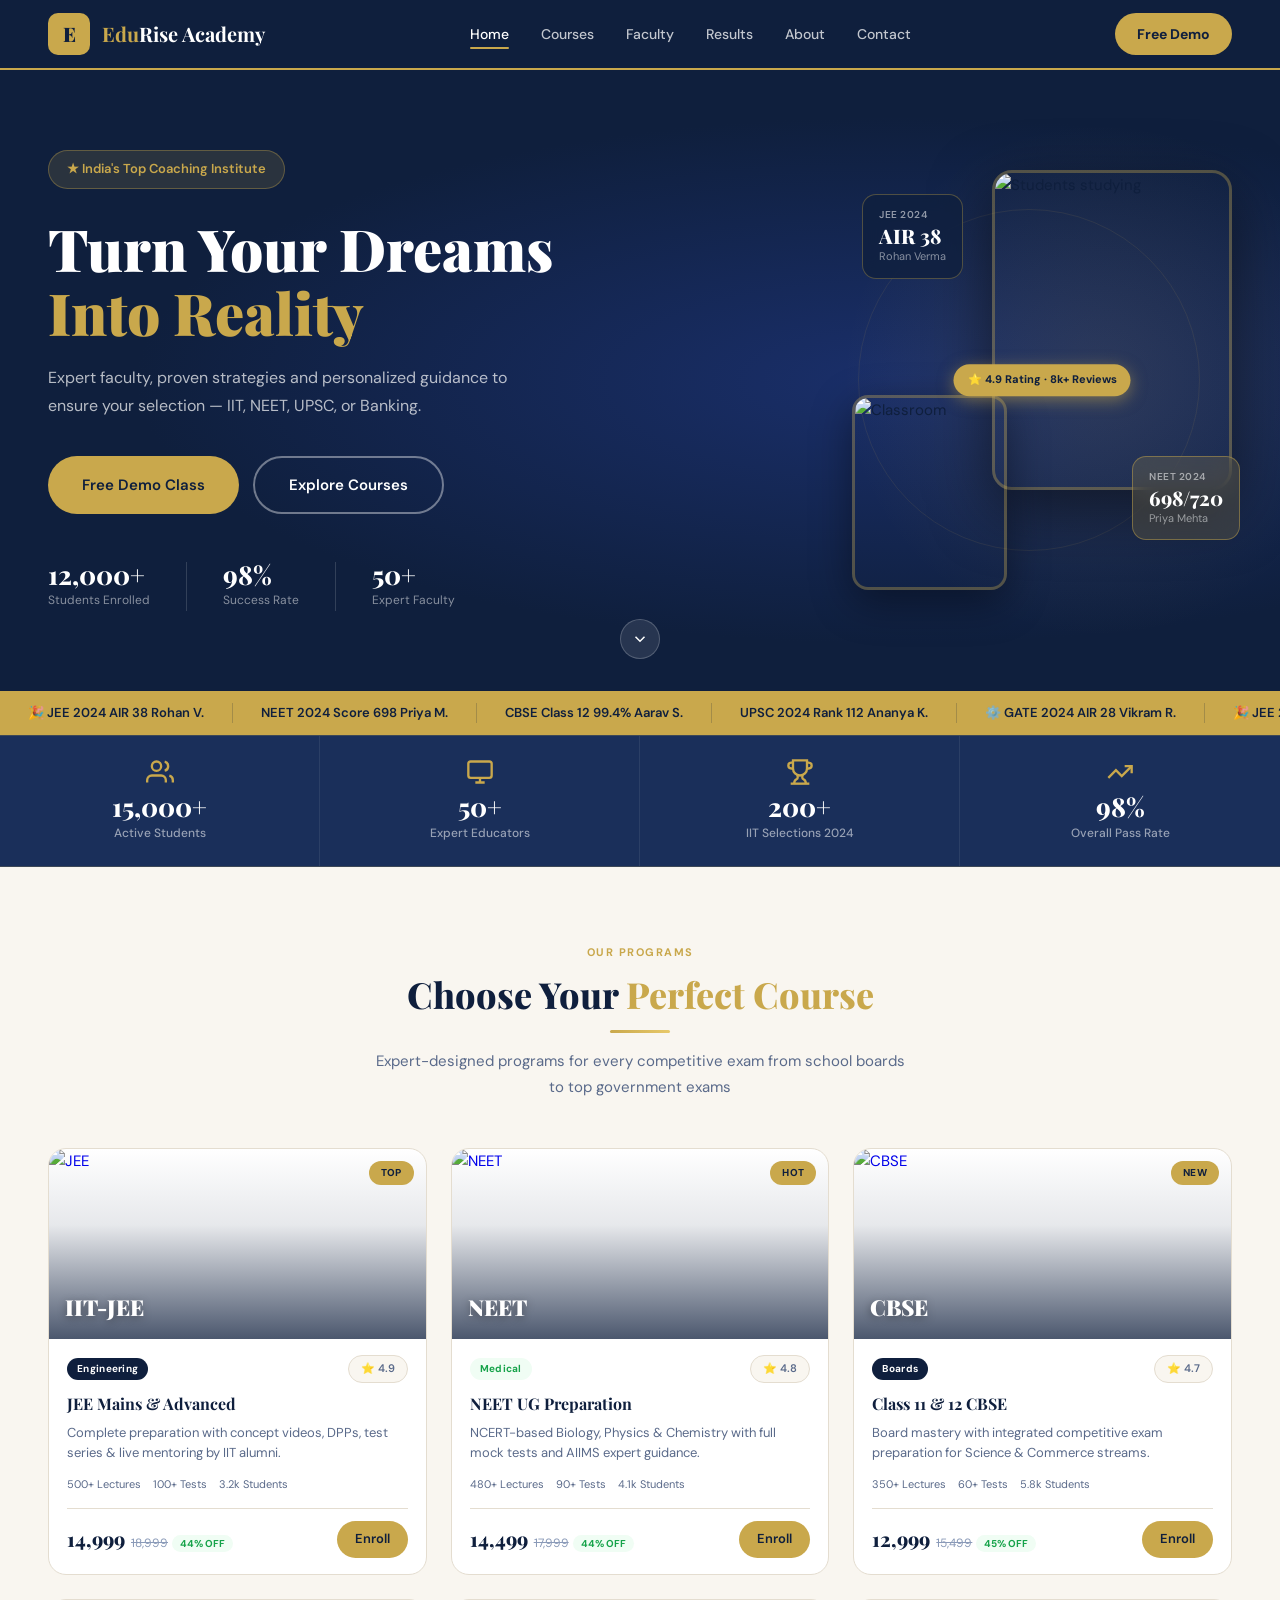
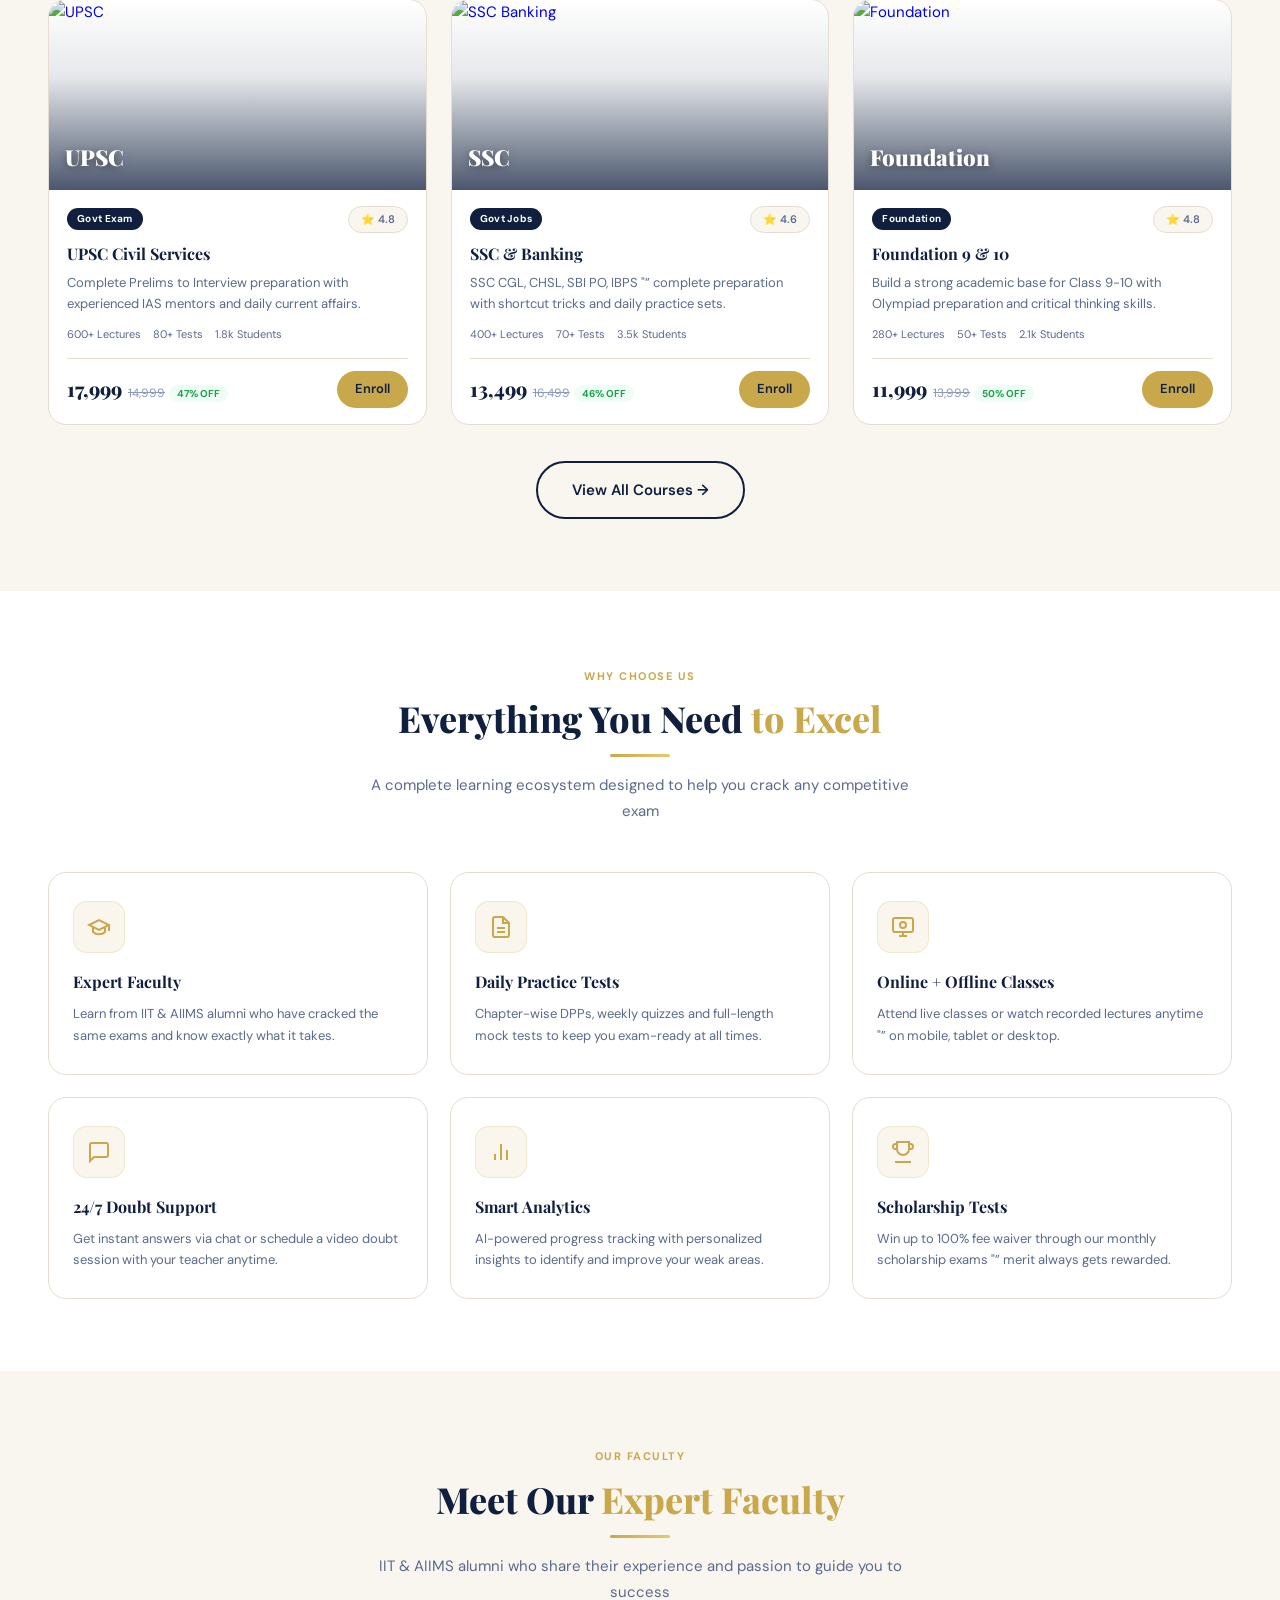
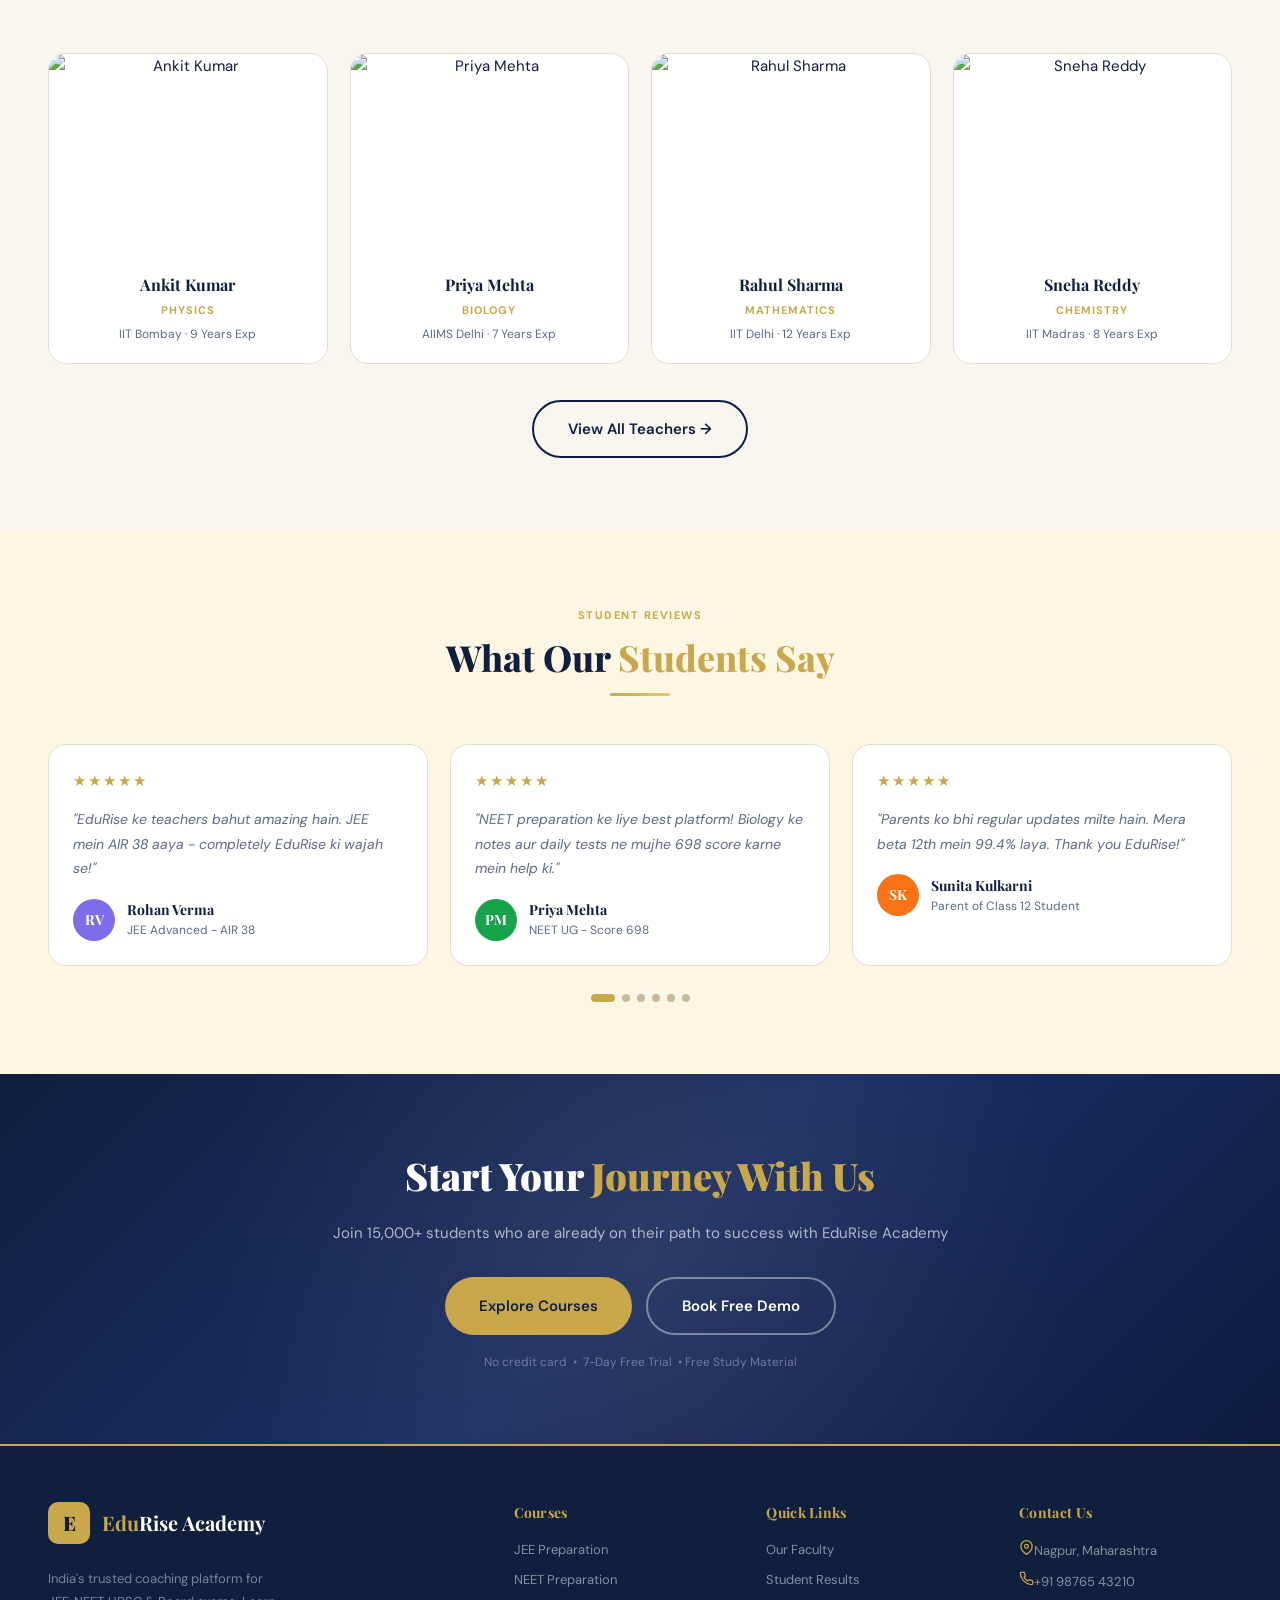
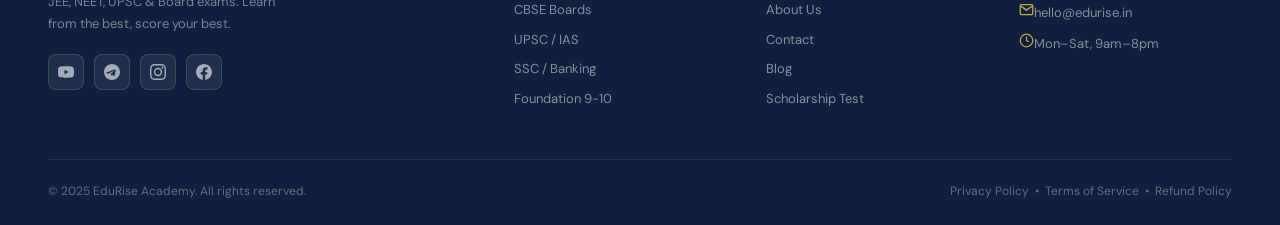
==== index.html @ 50c39d99 "Fix float card labels and remove unnecessary characters; update program description for clarity" ====
﻿<!DOCTYPE html>
<html lang="en">
<head>
<meta charset="UTF-8">
<meta name="viewport" content="width=device-width, initial-scale=1.0">
<title>EduRise Academy — Home</title>
<link rel="stylesheet" href="style.css">
<style>
/* HERO */
.hero{background:radial-gradient(ellipse at 70% 50%,#1a2f6a 0%,var(--navy) 60%);display:flex;align-items:center;justify-content:space-between;padding:80px 48px;position:relative;overflow:hidden;gap:48px}
.hero::before{content:'';position:absolute;right:-80px;top:50%;transform:translateY(-50%);width:520px;height:520px;border-radius:50%;background:radial-gradient(circle,rgba(201,168,76,.12) 0%,transparent 70%)}
.hero::after{content:'';position:absolute;right:80px;top:50%;transform:translateY(-50%);width:340px;height:340px;border-radius:50%;border:1px solid rgba(201,168,76,.1)}
.hero-content{flex:1;position:relative;z-index:2}
.hero-right{flex:0 0 380px;position:relative;z-index:2;height:420px}
.hero-badge{display:inline-flex;align-items:center;gap:8px;background:rgba(201,168,76,.15);border:1px solid rgba(201,168,76,.35);color:var(--gold);padding:8px 18px;border-radius:var(--radius-pill);font-size:13px;font-weight:600;margin-bottom:28px}
.hero h1{font-family:'Playfair Display',serif;font-size:58px;font-weight:900;color:#fff;line-height:1.1;margin-bottom:20px}
.hero h1 span{color:var(--gold)}
.hero p{color:rgba(255,255,255,.7);font-size:16px;line-height:1.75;margin-bottom:36px;max-width:500px}
.hero-actions{display:flex;gap:14px;flex-wrap:wrap;margin-bottom:48px}
.hero-stats{display:flex;gap:36px;flex-wrap:wrap}
.h-stat-num{font-family:'Playfair Display',serif;font-size:26px;font-weight:800;color:#fff;line-height:1}
.h-stat-label{font-size:12px;color:rgba(255,255,255,.5);margin-top:3px}
.h-stat-divider{width:1px;background:rgba(255,255,255,.15);align-self:stretch}
/* hero right visual */
.hero-img-main{width:240px;height:320px;border-radius:20px;object-fit:cover;object-position:center top;position:absolute;right:0;top:0;border:3px solid rgba(201,168,76,.35);box-shadow:0 20px 60px rgba(0,0,0,.5)}
.hero-img-secondary{width:155px;height:195px;border-radius:16px;object-fit:cover;object-position:center top;position:absolute;left:0;bottom:0;border:3px solid rgba(201,168,76,.35);box-shadow:0 12px 40px rgba(0,0,0,.4)}
.hero-float-card{position:absolute;left:10px;top:24px;background:rgba(15,31,61,.75);backdrop-filter:blur(12px);border:1px solid rgba(201,168,76,.35);border-radius:14px;padding:12px 16px}
.hero-float-card2{position:absolute;right:-8px;bottom:50px;background:rgba(201,168,76,.18);backdrop-filter:blur(12px);border:1px solid rgba(201,168,76,.45);border-radius:14px;padding:12px 16px}
.hfc-label{font-size:10px;color:rgba(255,255,255,.55);font-weight:600;letter-spacing:.5px;text-transform:uppercase;margin-bottom:3px}
.hfc-value{font-family:'Playfair Display',serif;font-size:20px;font-weight:800;color:#fff;line-height:1}
.hfc-sub{font-size:11px;color:rgba(255,255,255,.5);margin-top:2px}
.hero-center-badge{position:absolute;top:50%;left:50%;transform:translate(-50%,-50%);background:var(--gold);color:var(--navy);font-size:11px;font-weight:800;padding:7px 14px;border-radius:var(--radius-pill);white-space:nowrap;box-shadow:0 4px 16px rgba(201,168,76,.5)}
.scroll-btn{position:absolute;bottom:32px;left:50%;transform:translateX(-50%);width:40px;height:40px;border-radius:50%;background:rgba(255,255,255,.1);border:1px solid rgba(255,255,255,.2);display:flex;align-items:center;justify-content:center;color:#fff;cursor:pointer;animation:bounce 2s infinite}
@keyframes bounce{0%,100%{transform:translateX(-50%) translateY(0)}50%{transform:translateX(-50%) translateY(6px)}}

/* COURSES */
.courses-grid{display:grid;grid-template-columns:repeat(3,1fr);gap:24px}
.courses-grid > a{display:contents}
.course-card{background:var(--white);border:1px solid var(--border);border-radius:var(--radius-lg);overflow:hidden;cursor:pointer;transition:all .28s}
.course-card:hover{box-shadow:var(--shadow-lg);transform:translateY(-5px);border-color:var(--gold)}
.course-thumb{height:190px;position:relative;overflow:hidden}
.course-thumb img{width:100%;height:100%;object-fit:cover;display:block;transition:transform .4s}
.course-card:hover .course-thumb img{transform:scale(1.06)}
.course-thumb-overlay{position:absolute;inset:0;background:linear-gradient(to top,rgba(15,31,61,.75) 0%,rgba(15,31,61,.1) 60%,transparent 100%);display:flex;align-items:flex-end;padding:14px 16px}
.course-thumb-title{font-family:'Playfair Display',serif;font-size:22px;font-weight:900;color:#fff;text-shadow:0 2px 8px rgba(0,0,0,.4)}
.course-thumb-badge{position:absolute;top:12px;right:12px;background:var(--gold);color:var(--navy);font-size:10px;font-weight:800;padding:4px 12px;border-radius:var(--radius-pill);letter-spacing:.3px}
.course-body{padding:16px 18px}
.course-meta{display:flex;align-items:center;justify-content:space-between;margin-bottom:8px}
.course-body h3{font-family:'Playfair Display',serif;font-size:16px;font-weight:700;color:var(--navy);margin-bottom:6px}
.course-body p{font-size:13px;color:var(--text-muted);line-height:1.6;margin-bottom:12px}
.course-info{display:flex;gap:12px;margin-bottom:14px;font-size:11px;color:var(--text-muted)}
.course-footer{display:flex;align-items:center;justify-content:space-between;border-top:1px solid var(--border);padding-top:12px}
.price-new{font-family:'Playfair Display',serif;font-size:20px;font-weight:800;color:var(--navy)}
.price-old{font-size:12px;color:var(--text-light);text-decoration:line-through;margin-left:6px}
.price-off{font-size:10px;font-weight:700;color:#16a34a;background:#f0fdf4;padding:2px 8px;border-radius:10px;margin-left:4px}

/* WHY US */
.why-grid{display:grid;grid-template-columns:repeat(3,1fr);gap:22px}
.why-card{background:var(--white);border:1px solid var(--border);border-radius:var(--radius-lg);padding:28px 24px;transition:all .25s;position:relative;overflow:hidden}
.why-card::before{content:'';position:absolute;top:0;left:0;right:0;height:3px;background:linear-gradient(90deg,var(--gold),var(--gold-light));transform:scaleX(0);transition:transform .3s;transform-origin:left}
.why-card:hover{box-shadow:var(--shadow-lg);transform:translateY(-4px)}
.why-card:hover::before{transform:scaleX(1)}
.why-icon{width:52px;height:52px;border-radius:14px;background:rgba(201,168,76,.1);border:1px solid rgba(201,168,76,.2);display:flex;align-items:center;justify-content:center;margin-bottom:16px}
.why-card h4{font-family:'Playfair Display',serif;font-size:16px;font-weight:700;color:var(--navy);margin-bottom:8px}
.why-card p{font-size:13px;color:var(--text-muted);line-height:1.65}

/* FACULTY */
.faculty-grid{display:grid;grid-template-columns:repeat(4,1fr);gap:22px}
.faculty-card{background:var(--white);border:1px solid var(--border);border-radius:var(--radius-lg);overflow:hidden;text-align:center;transition:all .25s;cursor:pointer}
.faculty-card:hover{box-shadow:var(--shadow-lg);transform:translateY(-4px);border-color:var(--gold)}
.faculty-photo{height:200px;overflow:hidden;position:relative}
.faculty-photo img{width:100%;height:100%;object-fit:cover;object-position:center top;display:block;transition:transform .4s}
.faculty-card:hover .faculty-photo img{transform:scale(1.05)}
.faculty-body{padding:18px 16px}
.faculty-name{font-family:'Playfair Display',serif;font-size:16px;font-weight:700;color:var(--navy);margin-bottom:4px}
.faculty-subject{font-size:11px;font-weight:700;color:var(--gold);letter-spacing:1px;text-transform:uppercase;margin-bottom:6px}
.faculty-info{font-size:12px;color:var(--text-muted)}

/* TESTIMONIALS */
.testi-slider-wrap{position:relative}
.testi-track{display:grid;grid-template-columns:repeat(3,1fr);gap:22px}
.testi-card{background:var(--white);border:1px solid var(--border);border-radius:var(--radius-lg);padding:24px;transition:all .2s}
.testi-card:hover{box-shadow:var(--shadow);border-color:var(--gold)}
.testi-stars{color:var(--gold);font-size:15px;margin-bottom:14px;letter-spacing:2px}
.testi-text{font-size:14px;color:var(--text-muted);line-height:1.75;margin-bottom:18px;font-style:italic}
.testi-author{display:flex;align-items:center;gap:12px}
.testi-av{width:42px;height:42px;border-radius:50%;display:flex;align-items:center;justify-content:center;font-size:14px;font-weight:700;color:#fff;flex-shrink:0;font-family:'Playfair Display',serif}
.testi-name{font-family:'Playfair Display',serif;font-size:14px;font-weight:700;color:var(--navy)}
.testi-course{font-size:12px;color:var(--text-muted)}
.testi-dots{display:flex;justify-content:center;gap:7px;margin-top:28px}
.testi-dot{width:8px;height:8px;border-radius:50%;background:var(--border-dark);border:none;cursor:pointer;transition:all .3s;padding:0}
.testi-dot.active{background:var(--gold);width:24px;border-radius:4px}

/* CONTACT */
.contact-grid{display:grid;grid-template-columns:1fr 1fr;gap:48px;align-items:start}
.contact-info-item{display:flex;align-items:flex-start;gap:14px;margin-bottom:24px}
.contact-icon-wrap{width:44px;height:44px;border-radius:12px;background:rgba(201,168,76,.1);border:1px solid rgba(201,168,76,.2);display:flex;align-items:center;justify-content:center;flex-shrink:0}
.contact-icon-wrap svg{width:20px;height:20px;color:var(--gold)}
.contact-info-item h4{font-family:'Playfair Display',serif;font-size:14px;font-weight:700;color:var(--navy);margin-bottom:3px}
.contact-info-item p{font-size:13px;color:var(--text-muted)}

/* CTA SECTION */
.cta-section{background:linear-gradient(135deg,var(--navy) 0%,#1a2f6a 50%,#0d1b3e 100%);padding:72px 48px;text-align:center;position:relative;overflow:hidden}
.cta-section::before{content:'';position:absolute;inset:0;background:radial-gradient(circle at 50% 50%,rgba(201,168,76,.1) 0%,transparent 65%)}
.cta-section h2{font-family:'Playfair Display',serif;font-size:38px;font-weight:900;color:#fff;margin-bottom:14px;position:relative}
.cta-section h2 span{color:var(--gold)}
.cta-section p{color:rgba(255,255,255,.65);font-size:15px;margin-bottom:32px;position:relative}
.cta-actions{display:flex;gap:14px;justify-content:center;flex-wrap:wrap;position:relative}
.cta-note{margin-top:18px;font-size:12px;color:rgba(255,255,255,.35);position:relative}

/* MARQUEE */
.marquee-wrap{background:var(--gold);padding:12px 0;overflow:hidden}
.marquee{display:flex;animation:marquee 22s linear infinite;white-space:nowrap}
.marquee-item{padding:0 28px;color:var(--navy);font-size:13px;font-weight:600;border-right:1px solid rgba(15,31,61,.2)}
@keyframes marquee{0%{transform:translateX(0)}100%{transform:translateX(-50%)}}

@media(max-width:900px){
  .hero-right{display:none}
  .courses-grid{grid-template-columns:repeat(2,1fr)}
  .faculty-grid{grid-template-columns:repeat(2,1fr)}
  .why-grid{grid-template-columns:repeat(2,1fr)}
  .stats-bar{grid-template-columns:repeat(2,1fr)}
  .testi-track{grid-template-columns:repeat(2,1fr)}
}
@media(max-width:768px){
  .hero{padding:44px 20px;flex-direction:column;gap:0}
  .hero-content{width:100%;text-align:center}
  .hero h1{font-size:34px;margin-bottom:16px}
  .hero p{font-size:14px;margin-bottom:24px;max-width:100%}
  .hero-badge{font-size:12px}
  .hero-actions{justify-content:center;gap:10px;margin-bottom:28px}
  .hero-actions .btn-lg{padding:12px 22px;font-size:14px}
  .hero-stats{justify-content:center;gap:20px}
  .h-stat-num{font-size:22px}
  .scroll-btn{display:none}
  .courses-grid{grid-template-columns:1fr}
  .faculty-grid{grid-template-columns:repeat(2,1fr)}
  .why-grid{grid-template-columns:1fr}
  .testi-track{grid-template-columns:1fr}
  .stats-bar{grid-template-columns:repeat(2,1fr);padding:14px 20px}
  .section{padding:44px 20px}
  .cta-section{padding:48px 20px}
  .cta-section h2{font-size:26px}
  .footer-grid{grid-template-columns:1fr;gap:24px}
  .footer-bottom{flex-direction:column;gap:8px;text-align:center}
}
@media(max-width:480px){
  .hero h1{font-size:28px}
  .hero-badge{font-size:11px;padding:6px 14px}
  .hero-stats{gap:14px}
  .h-stat-divider{display:none}
  .faculty-grid{grid-template-columns:1fr}
  .stats-bar{grid-template-columns:repeat(2,1fr)}
}

</style>
</head>
<body>

<!-- NAVBAR -->
<nav>
  <a href="index.html" class="logo">
    <div class="logo-icon">E</div>
    <div class="logo-text"><span>Edu</span>Rise Academy</div>
  </a>
  <div class="nav-links">
    <a href="index.html" class="active">Home</a>
    <a href="courses.html">Courses</a>
    <a href="teachers.html">Faculty</a>
    <a href="results.html">Results</a>
    <a href="about.html">About</a>
    <a href="contact.html">Contact</a>
  </div>
  <div class="nav-btns">
    <a href="contact.html" class="btn-demo">Free Demo</a>
  </div>
  <button class="hamburger" id="hamburger" onclick="toggleMenu()">
    <span></span><span></span><span></span>
  </button>
</nav>
<div class="mobile-nav" id="mobileNav">
  <a href="index.html" class="active">Home</a>
  <a href="courses.html">Courses</a>
  <a href="teachers.html">Faculty</a>
  <a href="results.html">Results</a>
  <a href="about.html">About</a>
  <a href="contact.html">Contact</a>
  <div class="mobile-nav-btns" style="margin-top:16px">
    <a href="contact.html" class="btn btn-gold" style="justify-content:center;width:100%">Free Demo Class</a>
  </div>
</div>

<!-- HERO -->
<section class="hero">
  <div class="hero-content">
    <div class="hero-badge">★ India's Top Coaching Institute</div>
    <h1>Turn Your Dreams<br><span>Into Reality</span></h1>
    <p>Expert faculty, proven strategies and personalized guidance to ensure your selection — IIT, NEET, UPSC, or Banking.</p>
    <div class="hero-actions">
      <a href="contact.html" class="btn btn-gold btn-lg">Free Demo Class</a>
      <a href="courses.html" class="btn btn-outline-white btn-lg">Explore Courses</a>
    </div>
    <div class="hero-stats">
      <div><div class="h-stat-num">12,000+</div><div class="h-stat-label">Students Enrolled</div></div>
      <div class="h-stat-divider"></div>
      <div><div class="h-stat-num">98%</div><div class="h-stat-label">Success Rate</div></div>
      <div class="h-stat-divider"></div>
      <div><div class="h-stat-num">50+</div><div class="h-stat-label">Expert Faculty</div></div>
    </div>
  </div>

  <!-- RIGHT VISUAL -->
  <div class="hero-right">
    <img class="hero-img-main" src="https://images.unsplash.com/photo-1523240795612-9a054b0db644?w=500&q=80" alt="Students studying">
    <img class="hero-img-secondary" src="https://images.unsplash.com/photo-1580582932707-520aed937b7b?w=400&q=80" alt="Classroom">
    <!-- Float card 1 -->
    <div class="hero-float-card">
      <div class="hfc-label"> JEE 2024</div>
      <div class="hfc-value">AIR 38</div>
      <div class="hfc-sub">Rohan Verma</div>
    </div>
    <!-- Float card 2 -->
    <div class="hero-float-card2">
      <div class="hfc-label">NEET 2024</div>
      <div class="hfc-value">698/720</div>
      <div class="hfc-sub">Priya Mehta</div>
    </div>
    <!-- Center badge -->
    <div class="hero-center-badge">⭐ 4.9 Rating · 8k+ Reviews</div>
  </div>

  <div class="scroll-btn" onclick="document.querySelector('.marquee-wrap').scrollIntoView({behavior:'smooth'})">
    <svg width="18" height="18" viewBox="0 0 24 24" fill="none" stroke="currentColor" stroke-width="2"><polyline points="6 9 12 15 18 9"/></svg>
  </div>
</section>

<!-- MARQUEE -->
<div class="marquee-wrap">
  <div class="marquee">
    <div class="marquee-item">🎉 JEE 2024  AIR 38 Rohan V.</div>
    <div class="marquee-item">NEET 2024 Score 698 Priya M.</div>
    <div class="marquee-item">CBSE Class 12 99.4% Aarav S.</div>
    <div class="marquee-item">UPSC 2024 Rank 112 Ananya K.</div>
    <div class="marquee-item">⚙️ GATE 2024 AIR 28 Vikram R.</div>
    <div class="marquee-item">🎉 JEE 2024 AIR 38 Rohan V.</div>
    <div class="marquee-item">NEET 2024 Score 698 Priya M.</div>
    <div class="marquee-item"> CBSE Class 12 99.4% Aarav S.</div>
    <div class="marquee-item">UPSC 2024 Rank 112 Ananya K.</div>
    <div class="marquee-item">⚙️ GATE 2024 AIR 28 Vikram R.</div>
  </div>
</div>

<!-- STATS -->
<div class="stats-bar">
  <div class="stat-item">
    <svg class="stat-icon" viewBox="0 0 24 24" fill="none" stroke="currentColor" stroke-width="2"><path d="M17 21v-2a4 4 0 0 0-4-4H5a4 4 0 0 0-4 4v2"/><circle cx="9" cy="7" r="4"/><path d="M23 21v-2a4 4 0 0 0-3-3.87"/><path d="M16 3.13a4 4 0 0 1 0 7.75"/></svg>
    <div class="stat-num">15,000+</div><div class="stat-label">Active Students</div>
  </div>
  <div class="stat-item">
    <svg class="stat-icon" viewBox="0 0 24 24" fill="none" stroke="currentColor" stroke-width="2"><rect x="2" y="3" width="20" height="14" rx="2"/><path d="M8 21h8M12 17v4"/></svg>
    <div class="stat-num">50+</div><div class="stat-label">Expert Educators</div>
  </div>
  <div class="stat-item">
    <svg class="stat-icon" viewBox="0 0 24 24" fill="none" stroke="currentColor" stroke-width="2"><path d="M6 9H4.5a2.5 2.5 0 0 1 0-5H6"/><path d="M18 9h1.5a2.5 2.5 0 0 0 0-5H18"/><path d="M18 2H6v7a6 6 0 0 0 12 0V2Z"/><path d="M4 22h16"/><path d="M10 14.66V17c0 .55-.47.98-.97 1.21C7.85 18.75 7 20.24 7 22"/><path d="M14 14.66V17c0 .55.47.98.97 1.21C16.15 18.75 17 20.24 17 22"/></svg>
    <div class="stat-num">200+</div><div class="stat-label">IIT Selections 2024</div>
  </div>
  <div class="stat-item">
    <svg class="stat-icon" viewBox="0 0 24 24" fill="none" stroke="currentColor" stroke-width="2"><polyline points="22 7 13.5 15.5 8.5 10.5 2 17"/><polyline points="16 7 22 7 22 13"/></svg>
    <div class="stat-num">98%</div><div class="stat-label">Overall Pass Rate</div>
  </div>
</div>

<!-- COURSES -->
<section class="section section-off">
  <div class="section-header">
    <div class="section-label">Our Programs</div>
    <h2>Choose Your <span>Perfect Course</span></h2>
    <div class="gold-divider"></div>
    <p style="margin-top:16px">Expert-designed programs for every competitive exam from school boards to top government exams</p>
  </div>
  <div class="courses-grid">
    <a href="courses.html" style="text-decoration:none">
    <div class="course-card">
      <div class="course-thumb">
        <img src="https://images.unsplash.com/photo-1635070041078-e363dbe005cb?w=600&q=80" alt="JEE">
        <div class="course-thumb-overlay"><span class="course-thumb-title">IIT-JEE</span></div><div class="course-thumb-badge">TOP</div>
      </div>
      <div class="course-body">
        <div class="course-meta"><span class="badge badge-navy">Engineering</span><span class="tag">⭐ 4.9</span></div>
        <h3>JEE Mains & Advanced</h3>
        <p>Complete preparation with concept videos, DPPs, test series & live mentoring by IIT alumni.</p>
        <div class="course-info"><span>500+ Lectures</span><span>100+ Tests</span><span>3.2k Students</span></div>
        <div class="course-footer">
          <div><span class="price-new">14,999</span><span class="price-old">18,999</span><span class="price-off">44% OFF</span></div>
          <a href="courses.html" class="btn btn-gold btn-sm">Enroll</a>
        </div>
      </div>
    </div></a>

    <a href="courses.html" style="text-decoration:none">
    <div class="course-card">
      <div class="course-thumb">
        <img src="https://images.unsplash.com/photo-1576091160550-2173dba999ef?w=600&q=80" alt="NEET">
        <div class="course-thumb-overlay"><span class="course-thumb-title">NEET</span></div><div class="course-thumb-badge">HOT</div>
      </div>
      <div class="course-body">
        <div class="course-meta"><span class="badge badge-green">Medical</span><span class="tag">⭐ 4.8</span></div>
        <h3>NEET UG Preparation</h3>
        <p>NCERT-based Biology, Physics & Chemistry with full mock tests and AIIMS expert guidance.</p>
        <div class="course-info"><span>480+ Lectures</span><span>90+ Tests</span><span>4.1k Students</span></div>
        <div class="course-footer">
          <div><span class="price-new">14,499</span><span class="price-old">17,999</span><span class="price-off">44% OFF</span></div>
          <a href="courses.html" class="btn btn-gold btn-sm">Enroll</a>
        </div>
      </div>
    </div></a>

    <a href="courses.html" style="text-decoration:none">
    <div class="course-card">
      <div class="course-thumb">
        <img src="https://images.unsplash.com/photo-1509062522246-3755977927d7?w=600&q=80" alt="CBSE">
        <div class="course-thumb-overlay"><span class="course-thumb-title">CBSE</span></div><div class="course-thumb-badge">NEW</div>
      </div>
      <div class="course-body">
        <div class="course-meta"><span class="badge badge-navy">Boards</span><span class="tag">⭐ 4.7</span></div>
        <h3>Class 11 & 12 CBSE</h3>
        <p>Board mastery with integrated competitive exam preparation for Science & Commerce streams.</p>
        <div class="course-info"><span>350+ Lectures</span><span>60+ Tests</span><span>5.8k Students</span></div>
        <div class="course-footer">
          <div><span class="price-new">12,999</span><span class="price-old">15,499</span><span class="price-off">45% OFF</span></div>
          <a href="courses.html" class="btn btn-gold btn-sm">Enroll</a>
        </div>
      </div>
    </div></a>

    <a href="courses.html" style="text-decoration:none">
    <div class="course-card">
      <div class="course-thumb">
        <img src="https://images.unsplash.com/photo-1450101499163-c8848c66ca85?w=600&q=80" alt="UPSC">
        <div class="course-thumb-overlay"><span class="course-thumb-title">UPSC</span></div>
      </div>
      <div class="course-body">
        <div class="course-meta"><span class="badge badge-navy">Govt Exam</span><span class="tag">⭐ 4.8</span></div>
        <h3>UPSC Civil Services</h3>
        <p>Complete Prelims to Interview preparation with experienced IAS mentors and daily current affairs.</p>
        <div class="course-info"><span>600+ Lectures</span><span>80+ Tests</span><span>1.8k Students</span></div>
        <div class="course-footer">
          <div><span class="price-new">17,999</span><span class="price-old">14,999</span><span class="price-off">47% OFF</span></div>
          <a href="courses.html" class="btn btn-gold btn-sm">Enroll</a>
        </div>
      </div>
    </div></a>

    <a href="courses.html" style="text-decoration:none">
    <div class="course-card">
      <div class="course-thumb">
        <img src="https://images.unsplash.com/photo-1554224155-6726b3ff858f?w=600&q=80" alt="SSC Banking">
        <div class="course-thumb-overlay"><span class="course-thumb-title">SSC</span></div>
      </div>
      <div class="course-body">
        <div class="course-meta"><span class="badge badge-navy">Govt Jobs</span><span class="tag">⭐ 4.6</span></div>
        <h3>SSC & Banking</h3>
        <p>SSC CGL, CHSL, SBI PO, IBPS "” complete preparation with shortcut tricks and daily practice sets.</p>
        <div class="course-info"><span>400+ Lectures</span><span>70+ Tests</span><span>3.5k Students</span></div>
        <div class="course-footer">
          <div><span class="price-new">13,499</span><span class="price-old">16,499</span><span class="price-off">46% OFF</span></div>
          <a href="courses.html" class="btn btn-gold btn-sm">Enroll</a>
        </div>
      </div>
    </div></a>

    <a href="courses.html" style="text-decoration:none">
    <div class="course-card">
      <div class="course-thumb">
        <img src="https://images.unsplash.com/photo-1503676260728-1c00da094a0b?w=600&q=80" alt="Foundation">
        <div class="course-thumb-overlay"><span class="course-thumb-title">Foundation</span></div>
      </div>
      <div class="course-body">
        <div class="course-meta"><span class="badge badge-navy">Foundation</span><span class="tag">⭐ 4.8</span></div>
        <h3>Foundation 9 & 10</h3>
        <p>Build a strong academic base for Class 9-10 with Olympiad preparation and critical thinking skills.</p>
        <div class="course-info"><span>280+ Lectures</span><span>50+ Tests</span><span>2.1k Students</span></div>
        <div class="course-footer">
          <div><span class="price-new">11,999</span><span class="price-old">13,999</span><span class="price-off">50% OFF</span></div>
          <a href="courses.html" class="btn btn-gold btn-sm">Enroll</a>
        </div>
      </div>
    </div></a>
  </div>
  <div style="text-align:center;margin-top:36px">
    <a href="courses.html" class="btn btn-outline-navy btn-lg">View All Courses →</a>
  </div>
</section>
<!-- WHY US -->
<section class="section section-white">
  <div class="section-header">
    <div class="section-label">Why Choose Us</div>
    <h2>Everything You Need <span>to Excel</span></h2>
    <div class="gold-divider"></div>
    <p style="margin-top:16px">A complete learning ecosystem designed to help you crack any competitive exam</p>
  </div>
  <div class="why-grid">
    <div class="why-card">
      <div class="why-icon"><svg width="24" height="24" viewBox="0 0 24 24" fill="none" stroke="#c9a84c" stroke-width="2"><path d="M22 10v6M2 10l10-5 10 5-10 5z"/><path d="M6 12v5c3 3 9 3 12 0v-5"/></svg></div>
      <h4>Expert Faculty</h4>
      <p>Learn from IIT & AIIMS alumni who have cracked the same exams and know exactly what it takes.</p>
    </div>
    <div class="why-card">
      <div class="why-icon"><svg width="24" height="24" viewBox="0 0 24 24" fill="none" stroke="#c9a84c" stroke-width="2"><path d="M14 2H6a2 2 0 0 0-2 2v16a2 2 0 0 0 2 2h12a2 2 0 0 0 2-2V8z"/><polyline points="14 2 14 8 20 8"/><line x1="16" y1="13" x2="8" y2="13"/><line x1="16" y1="17" x2="8" y2="17"/></svg></div>
      <h4>Daily Practice Tests</h4>
      <p>Chapter-wise DPPs, weekly quizzes and full-length mock tests to keep you exam-ready at all times.</p>
    </div>
    <div class="why-card">
      <div class="why-icon"><svg width="24" height="24" viewBox="0 0 24 24" fill="none" stroke="#c9a84c" stroke-width="2"><rect x="2" y="3" width="20" height="14" rx="2"/><path d="M8 21h8M12 17v4"/><circle cx="12" cy="10" r="3"/></svg></div>
      <h4>Online + Offline Classes</h4>
      <p>Attend live classes or watch recorded lectures anytime "” on mobile, tablet or desktop.</p>
    </div>
    <div class="why-card">
      <div class="why-icon"><svg width="24" height="24" viewBox="0 0 24 24" fill="none" stroke="#c9a84c" stroke-width="2"><path d="M21 15a2 2 0 0 1-2 2H7l-4 4V5a2 2 0 0 1 2-2h14a2 2 0 0 1 2 2z"/></svg></div>
      <h4>24/7 Doubt Support</h4>
      <p>Get instant answers via chat or schedule a video doubt session with your teacher anytime.</p>
    </div>
    <div class="why-card">
      <div class="why-icon"><svg width="24" height="24" viewBox="0 0 24 24" fill="none" stroke="#c9a84c" stroke-width="2"><line x1="18" y1="20" x2="18" y2="10"/><line x1="12" y1="20" x2="12" y2="4"/><line x1="6" y1="20" x2="6" y2="14"/></svg></div>
      <h4>Smart Analytics</h4>
      <p>AI-powered progress tracking with personalized insights to identify and improve your weak areas.</p>
    </div>
    <div class="why-card">
      <div class="why-icon"><svg width="24" height="24" viewBox="0 0 24 24" fill="none" stroke="#c9a84c" stroke-width="2"><path d="M6 9H4.5a2.5 2.5 0 0 1 0-5H6"/><path d="M18 9h1.5a2.5 2.5 0 0 0 0-5H18"/><path d="M18 2H6v7a6 6 0 0 0 12 0V2Z"/><path d="M4 22h16"/></svg></div>
      <h4>Scholarship Tests</h4>
      <p>Win up to 100% fee waiver through our monthly scholarship exams "” merit always gets rewarded.</p>
    </div>
  </div>
</section>
    <!-- FACULTY -->
<section class="section section-off">
  <div class="section-header">
    <div class="section-label">Our Faculty</div>
    <h2>Meet Our <span>Expert Faculty</span></h2>
    <div class="gold-divider"></div>
    <p style="margin-top:16px">IIT & AIIMS alumni who share their experience and passion to guide you to success</p>
  </div>
  <div class="faculty-grid">
    <div class="faculty-card">
      <div class="faculty-photo"><img src="https://images.unsplash.com/photo-1607990281513-2c110a25bd8c?w=400&q=80" alt="Ankit Kumar"></div>
      <div class="faculty-body">
        <div class="faculty-name">Ankit Kumar</div>
        <div class="faculty-subject">Physics</div>
        <div class="faculty-info">IIT Bombay · 9 Years Exp</div>
      </div>
    </div>
    <div class="faculty-card">
      <div class="faculty-photo"><img src="https://images.unsplash.com/photo-1594824476967-48c8b964273f?w=400&q=80" alt="Priya Mehta"></div>
      <div class="faculty-body">
        <div class="faculty-name">Priya Mehta</div>
        <div class="faculty-subject">Biology</div>
        <div class="faculty-info">AIIMS Delhi · 7 Years Exp</div>
      </div>
    </div>
    <div class="faculty-card">
      <div class="faculty-photo"><img src="https://images.unsplash.com/photo-1560250097-0b93528c311a?w=400&q=80" alt="Rahul Sharma"></div>
      <div class="faculty-body">
        <div class="faculty-name">Rahul Sharma</div>
        <div class="faculty-subject">Mathematics</div>
        <div class="faculty-info">IIT Delhi · 12 Years Exp</div>
      </div>
    </div>
    <div class="faculty-card">
      <div class="faculty-photo"><img src="https://images.unsplash.com/photo-1573496359142-b8d87734a5a2?w=400&q=80" alt="Sneha Reddy"></div>
      <div class="faculty-body">
        <div class="faculty-name">Sneha Reddy</div>
        <div class="faculty-subject">Chemistry</div>
        <div class="faculty-info">IIT Madras · 8 Years Exp</div>
      </div>
    </div>
  </div>
  <div style="text-align:center;margin-top:36px">
    <a href="teachers.html" class="btn btn-outline-navy btn-lg">View All Teachers →</a>
  </div>
</section>

<!-- TESTIMONIALS -->
<section class="section section-gold-bg">
  <div class="section-header">
    <div class="section-label">Student Reviews</div>
    <h2>What Our <span>Students Say</span></h2>
    <div class="gold-divider"></div>
  </div>
  <div class="testi-slider-wrap">
    <div class="testi-track" id="testiTrack"></div>
    <div class="testi-dots" id="testiDots"></div>
  </div>
</section>

<!-- CTA -->
<section class="cta-section">
  <h2>Start Your <span>Journey With Us</span> </h2>
  <p>Join 15,000+ students who are already on their path to success with EduRise Academy</p>
  <div class="cta-actions">
    <a href="courses.html" class="btn btn-gold btn-lg">Explore Courses</a>
    <a href="contact.html" class="btn btn-outline-white btn-lg">Book Free Demo</a>
  </div>
  <div class="cta-note"> No credit card &nbsp;•&nbsp; 7-Day Free Trial &nbsp;•&nbsp;Free Study Material</div>
</section>

<!-- FOOTER -->
<footer>
  <div class="footer-grid">
    <div class="footer-brand">
      <a href="index.html" class="logo" style="display:inline-flex;margin-bottom:12px"><div class="logo-icon">E</div><div class="logo-text" style="color:#fff"><span>Edu</span>Rise Academy</div></a>
      <p>India's trusted coaching platform for JEE, NEET, UPSC & Board exams. Learn from the best, score your best.</p>
      <div class="social-links">
        <a class="social-link" href="#" title="YouTube"><svg viewBox="0 0 24 24" fill="currentColor"><path d="M23.5 6.2a3 3 0 0 0-2.1-2.1C19.5 3.5 12 3.5 12 3.5s-7.5 0-9.4.6A3 3 0 0 0 .5 6.2 31 31 0 0 0 0 12a31 31 0 0 0 .5 5.8 3 3 0 0 0 2.1 2.1c1.9.6 9.4.6 9.4.6s7.5 0 9.4-.6a3 3 0 0 0 2.1-2.1A31 31 0 0 0 24 12a31 31 0 0 0-.5-5.8zM9.7 15.5V8.5l6.3 3.5-6.3 3.5z"/></svg></a>
        <a class="social-link" href="#" title="Telegram"><svg viewBox="0 0 24 24" fill="currentColor"><path d="M12 0C5.4 0 0 5.4 0 12s5.4 12 12 12 12-5.4 12-12S18.6 0 12 0zm5.9 8.2-2 9.4c-.1.6-.5.8-1 .5l-2.7-2-1.3 1.2c-.1.1-.3.2-.6.2l.2-2.8 5-4.5c.2-.2 0-.3-.3-.1L6.4 14.5 3.8 13.7c-.6-.2-.6-.6.1-.8l11.6-4.5c.5-.2 1 .1.4.8z"/></svg></a>
        <a class="social-link" href="#" title="Instagram"><svg viewBox="0 0 24 24" fill="currentColor"><path d="M12 2.2c3.2 0 3.6 0 4.9.1 3.3.1 4.8 1.7 4.9 4.9.1 1.3.1 1.6.1 4.8 0 3.2 0 3.6-.1 4.8-.1 3.2-1.7 4.8-4.9 4.9-1.3.1-1.6.1-4.9.1-3.2 0-3.6 0-4.8-.1-3.3-.1-4.8-1.7-4.9-4.9C2.2 15.6 2.2 15.2 2.2 12c0-3.2 0-3.6.1-4.8C2.4 3.9 4 2.3 7.2 2.3c1.2-.1 1.6-.1 4.8-.1zM12 0C8.7 0 8.3 0 7.1.1 2.7.3.3 2.7.1 7.1.0 8.3 0 8.7 0 12c0 3.3 0 3.7.1 4.9.2 4.4 2.6 6.8 7 7C8.3 24 8.7 24 12 24c3.3 0 3.7 0 4.9-.1 4.4-.2 6.8-2.6 7-7 .1-1.2.1-1.6.1-4.9 0-3.3 0-3.7-.1-4.9C23.7 2.7 21.3.3 16.9.1 15.7 0 15.3 0 12 0zm0 5.8a6.2 6.2 0 1 0 0 12.4A6.2 6.2 0 0 0 12 5.8zM12 16a4 4 0 1 1 0-8 4 4 0 0 1 0 8zm6.4-11.8a1.4 1.4 0 1 0 0 2.8 1.4 1.4 0 0 0 0-2.8z"/></svg></a>
        <a class="social-link" href="#" title="Facebook"><svg viewBox="0 0 24 24" fill="currentColor"><path d="M24 12.1C24 5.4 18.6 0 12 0S0 5.4 0 12.1C0 18.1 4.4 23 10.1 24v-8.4H7.1v-3.5h3V9.7c0-3 1.8-4.7 4.5-4.7 1.3 0 2.7.2 2.7.2v3h-1.5c-1.5 0-2 .9-2 1.9v2.2h3.3l-.5 3.5h-2.8V24C19.6 23 24 18.1 24 12.1z"/></svg></a>
      </div>
    </div>
    <div class="footer-col">
      <h4>Courses</h4>
      <a href="courses.html">JEE Preparation</a>
      <a href="courses.html">NEET Preparation</a>
      <a href="courses.html">CBSE Boards</a>
      <a href="courses.html">UPSC / IAS</a>
      <a href="courses.html">SSC / Banking</a>
      <a href="courses.html">Foundation 9-10</a>
    </div>
    <div class="footer-col">
      <h4>Quick Links</h4>
      <a href="teachers.html">Our Faculty</a>
      <a href="results.html">Student Results</a>
      <a href="about.html">About Us</a>
      <a href="contact.html">Contact</a>
      <a href="#">Blog</a>
      <a href="#">Scholarship Test</a>
    </div>
    <div class="footer-col">
      <h4>Contact Us</h4>
      <a href="#" class="footer-contact-link"><svg class="footer-contact-icon" viewBox="0 0 24 24" fill="none" stroke="currentColor" stroke-width="2"><path d="M21 10c0 7-9 13-9 13s-9-6-9-13a9 9 0 0 1 18 0z"/><circle cx="12" cy="10" r="3"/></svg>Nagpur, Maharashtra</a>
      <a href="tel:+91 xxxxx xxxxx" class="footer-contact-link"><svg class="footer-contact-icon" viewBox="0 0 24 24" fill="none" stroke="currentColor" stroke-width="2"><path d="M22 16.9v3a2 2 0 0 1-2.2 2 19.8 19.8 0 0 1-8.6-3.1 19.5 19.5 0 0 1-6-6A19.8 19.8 0 0 1 2.1 4.2 2 2 0 0 1 4.1 2h3a2 2 0 0 1 2 1.7c.1 1 .4 2 .7 2.9a2 2 0 0 1-.5 2.1L8.1 9.9a16 16 0 0 0 6 6l1.2-1.2a2 2 0 0 1 2.1-.5c.9.3 1.9.6 2.9.7A2 2 0 0 1 22 16.9z"/></svg>+91 98765 43210</a>
      <a href="mailto:hello@edurise.in" class="footer-contact-link"><svg class="footer-contact-icon" viewBox="0 0 24 24" fill="none" stroke="currentColor" stroke-width="2"><path d="M4 4h16c1.1 0 2 .9 2 2v12c0 1.1-.9 2-2 2H4c-1.1 0-2-.9-2-2V6c0-1.1.9-2 2-2z"/><polyline points="22,6 12,13 2,6"/></svg>hello@edurise.in</a>
      <a href="#" class="footer-contact-link"><svg class="footer-contact-icon" viewBox="0 0 24 24" fill="none" stroke="currentColor" stroke-width="2"><circle cx="12" cy="12" r="10"/><polyline points="12 6 12 12 16 14"/></svg>Mon–Sat, 9am–8pm</a>
    </div>
  </div>
  <div class="footer-bottom">
    <p>© 2025 EduRise Academy. All rights reserved.</p>
    <p>Privacy Policy &nbsp;•&nbsp; Terms of Service &nbsp;•&nbsp; Refund Policy</p>
  </div>
</footer>

<script>
function toggleMenu(){
  document.getElementById('hamburger').classList.toggle('open');
  document.getElementById('mobileNav').classList.toggle('open');
}
const reviews=[
  {text:"EduRise ke teachers bahut amazing hain. JEE mein AIR 38 aaya - completely EduRise ki wajah se!",name:"Rohan Verma",course:"JEE Advanced - AIR 38",av:"RV",color:"#7B6EE8"},
  {text:"NEET preparation ke liye best platform! Biology ke notes aur daily tests ne mujhe 698 score karne mein help ki.",name:"Priya Mehta",course:"NEET UG - Score 698",av:"PM",color:"#16a34a"},
  {text:"Parents ko bhi regular updates milte hain. Mera beta 12th mein 99.4% laya. Thank you EduRise!",name:"Sunita Kulkarni",course:"Parent of Class 12 Student",av:"SK",color:"#f97316"},
  {text:"Maths mein bahut darr lagta tha. Rahul sir ke sessions ke baad sab easy lagne laga. JEE Mains mein 99.2 percentile!",name:"Arjun Patel",course:"JEE Mains - 99.2 Percentile",av:"AP",color:"#0891b2"},
  {text:"Chemistry ke organic reactions yaad hi nahi hote the. Sneha maam ki visual teaching se sab clear ho gaya!",name:"Divya Nair",course:"NEET UG - Chemistry 340/360",av:"DN",color:"#7c3aed"},
  {text:"UPSC ki preparation ke liye Vikram sir ka guidance best hai. Rank 204 IAS mili!",name:"Karan Mehta",course:"UPSC IAS - Rank 204",av:"KM",color:"#c9a84c"},
];
(function(){
  const track=document.getElementById('testiTrack');
  const dotsWrap=document.getElementById('testiDots');
  let cur=0,timer;
  const visible=3;
  function render(){
    track.innerHTML='';
    for(let i=0;i<visible;i++){
      const r=reviews[(cur+i)%reviews.length];
      const card=document.createElement('div');
      card.className='testi-card';
      card.innerHTML=`<div class="testi-stars">★★★★★</div><p class="testi-text">"${r.text}"</p><div class="testi-author"><div class="testi-av" style="background:${r.color}">${r.av}</div><div><div class="testi-name">${r.name}</div><div class="testi-course">${r.course}</div></div></div>`;
      track.appendChild(card);
    }
    dotsWrap.innerHTML='';
    reviews.forEach((_,i)=>{
      const d=document.createElement('button');
      d.className='testi-dot'+(i===cur?' active':'');
      d.onclick=()=>{clearInterval(timer);cur=i;render();startAuto();};
      dotsWrap.appendChild(d);
    });
  }
  function startAuto(){timer=setInterval(()=>{cur=(cur+1)%reviews.length;render();},3500);}
  render();startAuto();
})();
</script>
</body>
</html>
---- style.css ----
@import url('https://fonts.googleapis.com/css2?family=Playfair+Display:wght@700;800;900&family=DM+Sans:wght@400;500;600;700&display=swap');

*{box-sizing:border-box;margin:0;padding:0}
:root{
  --navy:#0f1f3d;--navy-light:#162447;--navy-mid:#1a2f5a;
  --gold:#c9a84c;--gold-light:#e8c96a;--gold-bg:#fdf6e3;
  --white:#ffffff;--off-white:#f9f6f0;
  --text:#0f1f3d;--text-muted:#5a6a8a;--text-light:#8a9ab8;
  --border:#e4ddd0;--border-dark:#c9b99a;
  --radius:12px;--radius-lg:18px;--radius-pill:100px;
  --shadow:0 2px 16px rgba(15,31,61,.08);
  --shadow-lg:0 8px 32px rgba(15,31,61,.14);
  --nav-h:70px;
}
body{font-family:'DM Sans',sans-serif;background:var(--white);color:var(--text);font-size:15px;line-height:1.6;min-height:100vh}

/* ── NAVBAR ── */
nav{height:var(--nav-h);display:flex;align-items:center;justify-content:space-between;padding:0 48px;background:var(--navy);position:sticky;top:0;z-index:999;border-bottom:2px solid var(--gold)}
.logo{display:flex;align-items:center;gap:12px;text-decoration:none}
.logo-icon{width:42px;height:42px;background:var(--gold);border-radius:10px;display:flex;align-items:center;justify-content:center;color:var(--navy);font-size:20px;font-weight:900;font-family:'Playfair Display',serif}
.logo-text{font-family:'Playfair Display',serif;font-size:20px;font-weight:700;color:#fff}
.logo-text span{color:var(--gold)}
.nav-links{display:flex;align-items:center;gap:4px}
.nav-links a{color:rgba(255,255,255,.75);text-decoration:none;font-size:14px;font-weight:500;padding:8px 14px;border-radius:8px;transition:all .2s;position:relative}
.nav-links a:hover,.nav-links a.active{color:#fff}
.nav-links a::after{content:'';position:absolute;bottom:4px;left:14px;right:14px;height:2px;background:var(--gold);border-radius:2px;transform:scaleX(0);transition:transform .2s}
.nav-links a:hover::after,.nav-links a.active::after{transform:scaleX(1)}
.nav-btns{display:flex;gap:10px;align-items:center}
.btn-demo{background:var(--gold);color:var(--navy);font-weight:700;padding:10px 22px;border-radius:var(--radius-pill);font-size:14px;text-decoration:none;font-family:'DM Sans',sans-serif;transition:all .2s;border:none;cursor:pointer}
.btn-demo:hover{background:var(--gold-light);transform:translateY(-1px);box-shadow:0 4px 16px rgba(201,168,76,.4)}

/* ── HAMBURGER (base — hidden by default, shown via media query) ── */
.hamburger{display:none;flex-direction:column;gap:5px;cursor:pointer;padding:6px;background:none;border:none}
.hamburger span{display:block;width:22px;height:2px;background:#fff;border-radius:2px;transition:all .3s}
.hamburger.open span:nth-child(1){transform:translateY(7px) rotate(45deg)}
.hamburger.open span:nth-child(2){opacity:0}
.hamburger.open span:nth-child(3){transform:translateY(-7px) rotate(-45deg)}
.mobile-nav{display:none;position:fixed;inset:0;top:70px;background:var(--navy);z-index:998;padding:20px;flex-direction:column;gap:4px;border-top:1px solid rgba(201,168,76,.3);overflow-y:auto}
.mobile-nav.open{display:flex}
.mobile-nav a{color:rgba(255,255,255,.8);text-decoration:none;font-size:15px;font-weight:500;padding:13px 16px;border-radius:10px;transition:all .2s;border-bottom:1px solid rgba(255,255,255,.06)}
.mobile-nav a:hover,.mobile-nav a.active{color:var(--gold);background:rgba(201,168,76,.08)}
.mobile-nav-btns{margin-top:16px;padding-top:16px;border-top:1px solid rgba(255,255,255,.1)}

/* ── BUTTONS ── */
.btn{display:inline-flex;align-items:center;gap:6px;padding:12px 26px;border-radius:var(--radius-pill);border:none;cursor:pointer;font-family:'DM Sans',sans-serif;font-weight:600;font-size:14px;transition:all .22s;text-decoration:none}
.btn-gold{background:var(--gold);color:var(--navy)}
.btn-gold:hover{background:var(--gold-light);transform:translateY(-2px);box-shadow:0 6px 20px rgba(201,168,76,.4)}
.btn-outline-white{background:transparent;color:#fff;border:2px solid rgba(255,255,255,.4)}
.btn-outline-white:hover{background:rgba(255,255,255,.1);border-color:#fff}
.btn-outline-navy{background:transparent;color:var(--navy);border:2px solid var(--navy)}
.btn-outline-navy:hover{background:var(--navy);color:#fff}
.btn-sm{padding:8px 18px;font-size:13px}
.btn-lg{padding:15px 34px;font-size:15px}

/* ── SECTION ── */
.section{padding:72px 48px}
.section-white{background:var(--white)}
.section-off{background:var(--off-white)}
.section-navy{background:var(--navy)}
.section-gold-bg{background:var(--gold-bg)}
.section-header{text-align:center;margin-bottom:48px}
.section-label{display:inline-block;color:var(--gold);font-size:11px;font-weight:700;letter-spacing:1.5px;text-transform:uppercase;margin-bottom:12px}
.section-header h2{font-family:'Playfair Display',serif;font-size:36px;font-weight:800;color:var(--navy);line-height:1.2;margin-bottom:12px}
.section-header h2 span{color:var(--gold)}
.section-header p{color:var(--text-muted);font-size:15px;max-width:540px;margin:0 auto;line-height:1.7}

/* ── STATS BAR ── */
.stats-bar{display:grid;grid-template-columns:repeat(4,1fr);background:var(--navy-mid);padding:0;border-top:1px solid rgba(201,168,76,.2);border-bottom:1px solid rgba(201,168,76,.2)}
.stat-item{text-align:center;padding:22px 16px;border-right:1px solid rgba(255,255,255,.08)}
.stat-item:last-child{border-right:none}
.stat-icon{width:28px;height:28px;color:var(--gold);margin:0 auto 8px;display:block}
.stat-num{font-family:'Playfair Display',serif;font-size:26px;font-weight:800;color:#fff;line-height:1}
.stat-label{font-size:12px;color:rgba(255,255,255,.55);margin-top:4px;font-weight:500}

/* ── CARD ── */
.card{background:var(--white);border:1px solid var(--border);border-radius:var(--radius-lg);transition:all .25s}
.card:hover{box-shadow:var(--shadow-lg);transform:translateY(-4px)}

/* ── FOOTER ── */
footer{background:var(--navy);color:rgba(255,255,255,.7);padding:56px 48px 24px;border-top:2px solid var(--gold)}
.footer-grid{display:grid;grid-template-columns:2fr 1fr 1fr 1fr;gap:40px;margin-bottom:40px}
.footer-brand p{font-size:13px;line-height:1.75;margin-top:12px;color:rgba(255,255,255,.45);max-width:240px}
.footer-col h4{font-family:'Playfair Display',serif;font-size:14px;font-weight:700;color:var(--gold);margin-bottom:16px;letter-spacing:.3px}
.footer-col a{display:block;color:rgba(255,255,255,.5);text-decoration:none;font-size:13px;margin-bottom:9px;transition:color .2s}
.footer-col a:hover{color:var(--gold)}
.footer-bottom{border-top:1px solid rgba(255,255,255,.08);padding-top:22px;display:flex;align-items:center;justify-content:space-between}
.footer-bottom p{font-size:12px;color:rgba(255,255,255,.35)}
.social-links{display:flex;gap:10px;margin-top:18px}
.social-link{width:36px;height:36px;border-radius:8px;background:rgba(255,255,255,.07);border:1px solid rgba(201,168,76,.2);display:flex;align-items:center;justify-content:center;color:rgba(255,255,255,.6);text-decoration:none;transition:all .2s}
.social-link svg{width:16px;height:16px}
.social-link:hover{background:var(--gold);color:var(--navy)}
.footer-contact-link{display:flex;align-items:center;gap:10px;color:rgba(255,255,255,.5);text-decoration:none;font-size:13px;margin-bottom:10px;transition:color .2s}
.footer-contact-link:hover{color:var(--gold)}
.footer-contact-icon{width:15px;height:15px;flex-shrink:0;color:var(--gold)}

/* ── FORM ── */
.form-group{margin-bottom:18px}
.form-group label{display:block;font-size:13px;font-weight:600;color:var(--text);margin-bottom:6px}
.form-group input,.form-group select,.form-group textarea{width:100%;padding:12px 16px;border:1.5px solid var(--border);border-radius:10px;font-family:'DM Sans',sans-serif;font-size:14px;color:var(--text);background:var(--white);transition:border-color .2s;outline:none}
.form-group input:focus,.form-group select:focus,.form-group textarea:focus{border-color:var(--gold);box-shadow:0 0 0 3px rgba(201,168,76,.12)}
.form-group textarea{resize:vertical;min-height:110px}
.form-row{display:grid;grid-template-columns:1fr 1fr;gap:16px}

/* ── BADGE ── */
.badge{display:inline-block;font-size:10px;font-weight:700;padding:3px 10px;border-radius:var(--radius-pill);letter-spacing:.3px}
.badge-gold{background:var(--gold);color:var(--navy)}
.badge-navy{background:var(--navy);color:#fff}
.badge-green{background:#f0fdf4;color:#16a34a}
.badge-red{background:#fef2f2;color:#dc2626}

/* ── BREADCRUMB ── */
.breadcrumb{display:flex;align-items:center;gap:8px;font-size:12px;color:rgba(255,255,255,.5);margin-bottom:20px}
.breadcrumb a{color:var(--gold);text-decoration:none}

/* ── TAG ── */
.tag{display:inline-flex;align-items:center;gap:4px;padding:4px 12px;border-radius:20px;font-size:11px;font-weight:600;background:var(--off-white);color:var(--text-muted);border:1px solid var(--border)}

/* ── DIVIDER ── */
.gold-divider{width:60px;height:3px;background:linear-gradient(90deg,var(--gold),var(--gold-light));border-radius:2px;margin:14px auto 0}

/* ── RESPONSIVE ── */
/* ── HAMBURGER ── */
.hamburger{display:none;flex-direction:column;gap:5px;cursor:pointer;padding:6px;background:none;border:none}
.hamburger span{display:block;width:22px;height:2px;background:#fff;border-radius:2px;transition:all .3s}
.hamburger.open span:nth-child(1){transform:translateY(7px) rotate(45deg)}
.hamburger.open span:nth-child(2){opacity:0}
.hamburger.open span:nth-child(3){transform:translateY(-7px) rotate(-45deg)}
.mobile-nav{display:none;position:fixed;inset:0;top:70px;background:var(--navy);z-index:998;padding:20px;flex-direction:column;gap:4px;border-top:1px solid rgba(201,168,76,.3);overflow-y:auto}
.mobile-nav.open{display:flex}
.mobile-nav a{color:rgba(255,255,255,.8);text-decoration:none;font-size:15px;font-weight:500;padding:13px 16px;border-radius:10px;transition:all .2s;border-bottom:1px solid rgba(255,255,255,.06)}
.mobile-nav a:hover,.mobile-nav a.active{color:var(--gold);background:rgba(201,168,76,.08)}
.mobile-nav-btns{margin-top:16px;padding-top:16px;border-top:1px solid rgba(255,255,255,.1)}

@media(max-width:900px){
  .footer-grid{grid-template-columns:1fr 1fr;gap:28px}
  .stats-bar{grid-template-columns:repeat(2,1fr)}
  .courses-grid{grid-template-columns:repeat(2,1fr)}
  .faculty-grid{grid-template-columns:repeat(2,1fr)}
  .why-grid{grid-template-columns:repeat(2,1fr)}
  .contact-grid{grid-template-columns:1fr}
  .results-grid{grid-template-columns:repeat(2,1fr)}
  .story-grid{grid-template-columns:1fr}
  .values-grid{grid-template-columns:repeat(2,1fr)}
  .team-grid{grid-template-columns:repeat(2,1fr)}
  .awards-grid{grid-template-columns:repeat(2,1fr)}
  .teachers-grid{grid-template-columns:1fr}
  .faq-grid{grid-template-columns:1fr}
  .social-contact-grid{grid-template-columns:repeat(2,1fr)}
}

@media(max-width:768px){
  nav{padding:0 18px;height:60px}
  .nav-links,.nav-btns{display:none}
  .hamburger{display:flex}
  .mobile-nav{top:60px}
  .section{padding:40px 18px}
  .section-header h2{font-size:24px}
  .page-hero{padding:36px 20px}
  .page-hero h1{font-size:28px}
  .footer-grid{grid-template-columns:1fr;gap:24px}
  .footer-bottom{flex-direction:column;gap:8px;text-align:center}
  .form-row{grid-template-columns:1fr}
  footer{padding:40px 20px 20px}
  .courses-grid{grid-template-columns:1fr}
  .faculty-grid{grid-template-columns:repeat(2,1fr)}
  .why-grid{grid-template-columns:1fr}
  .results-grid{grid-template-columns:repeat(2,1fr)}
  .testi-track{grid-template-columns:1fr}
  .cta-section{padding:48px 20px}
  .cta-section h2{font-size:26px}
  .filter-bar{padding:12px 18px;top:60px}
  .year-tabs{padding:0 18px;top:60px;overflow-x:auto}
  .chart-section{padding:40px 18px}
}

@media(max-width:480px){
  .section-header h2{font-size:20px}
  .faculty-grid{grid-template-columns:1fr}
  .results-grid{grid-template-columns:1fr 1fr}
  .stats-bar{grid-template-columns:repeat(2,1fr)}
  .team-grid{grid-template-columns:1fr 1fr}
}
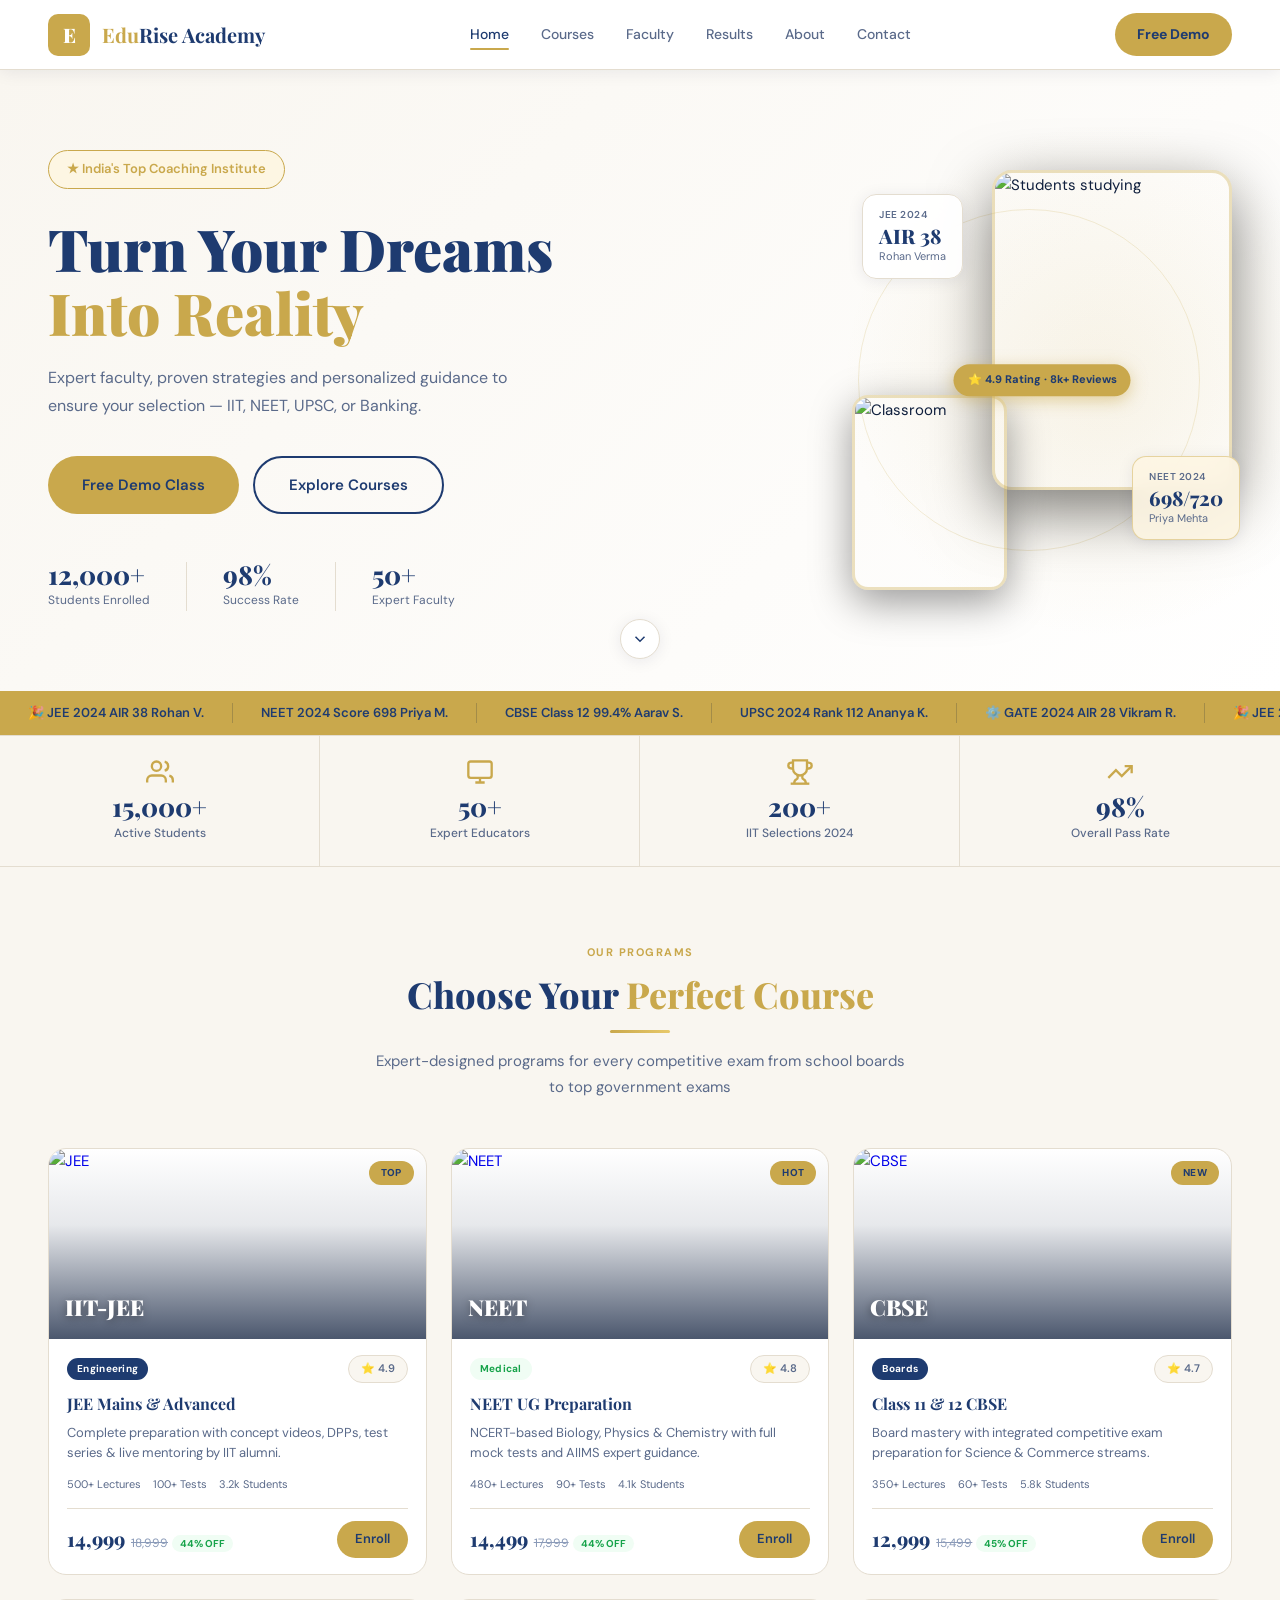
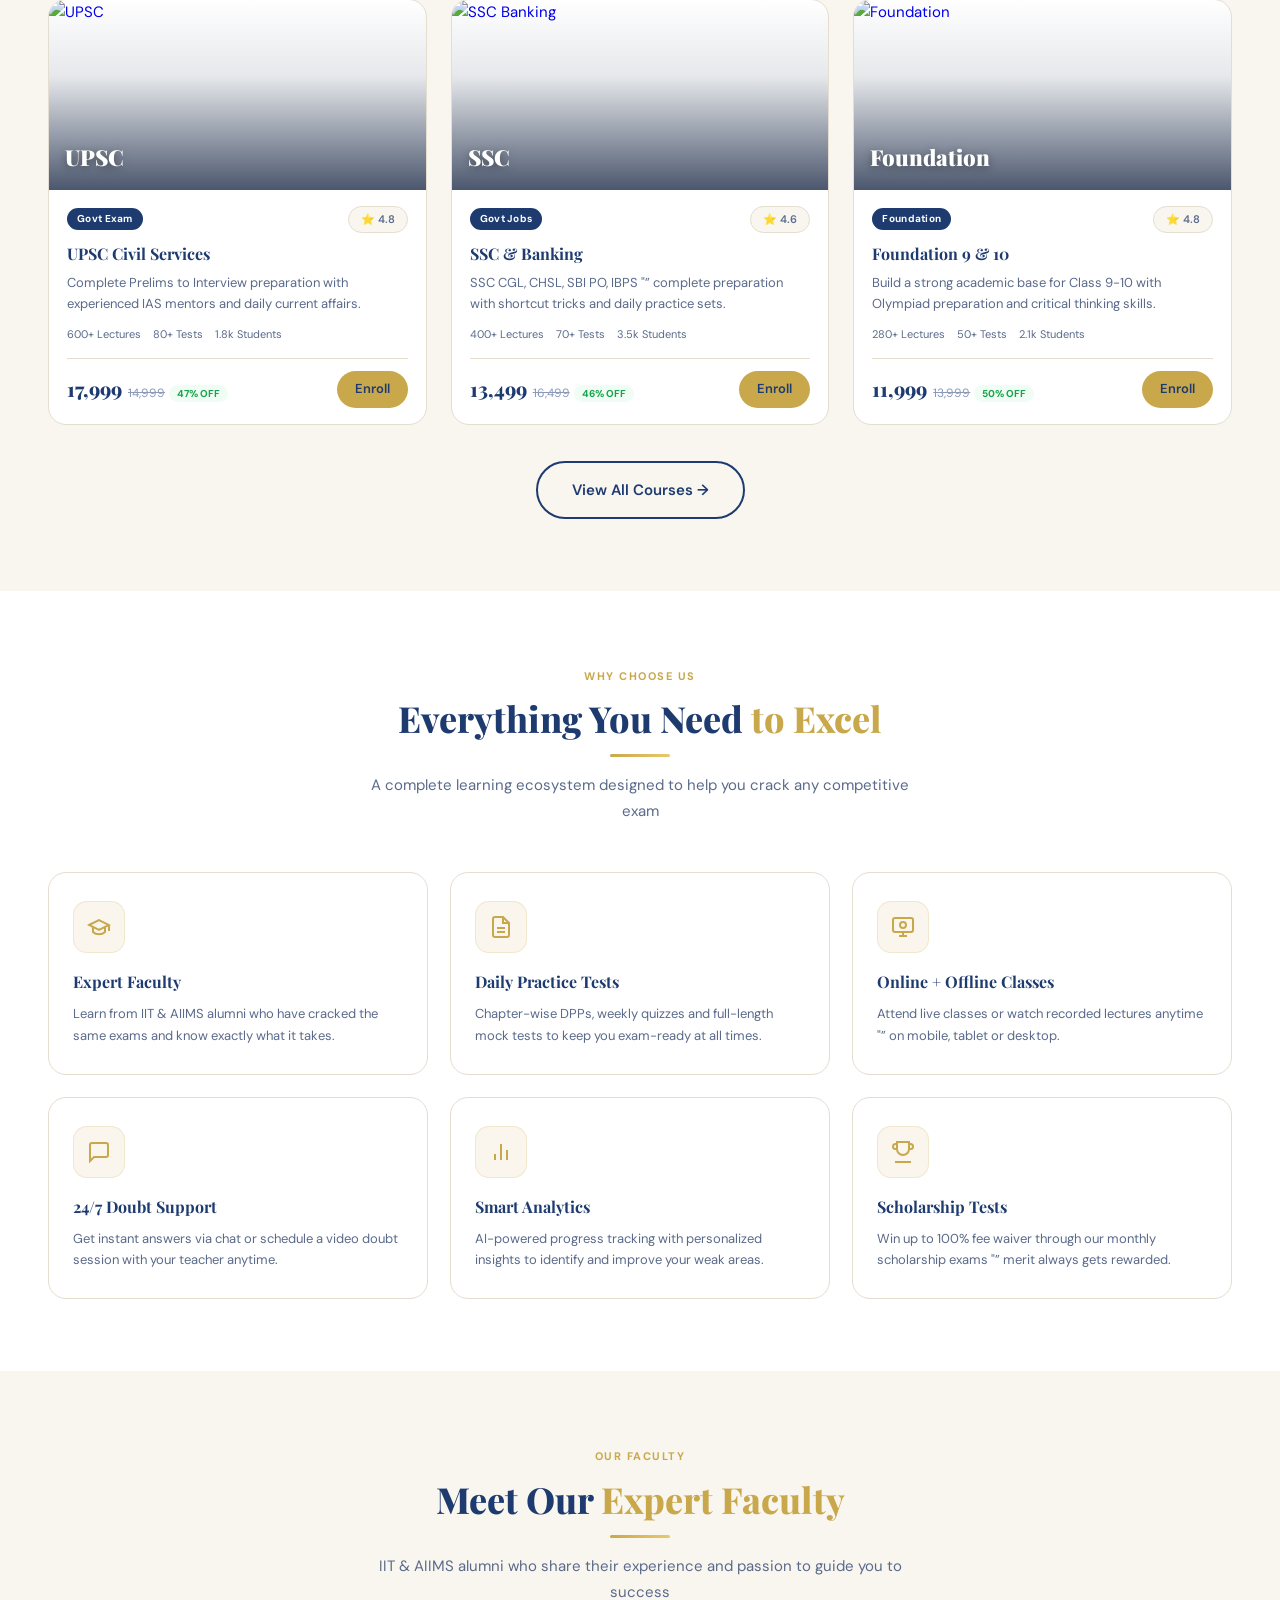
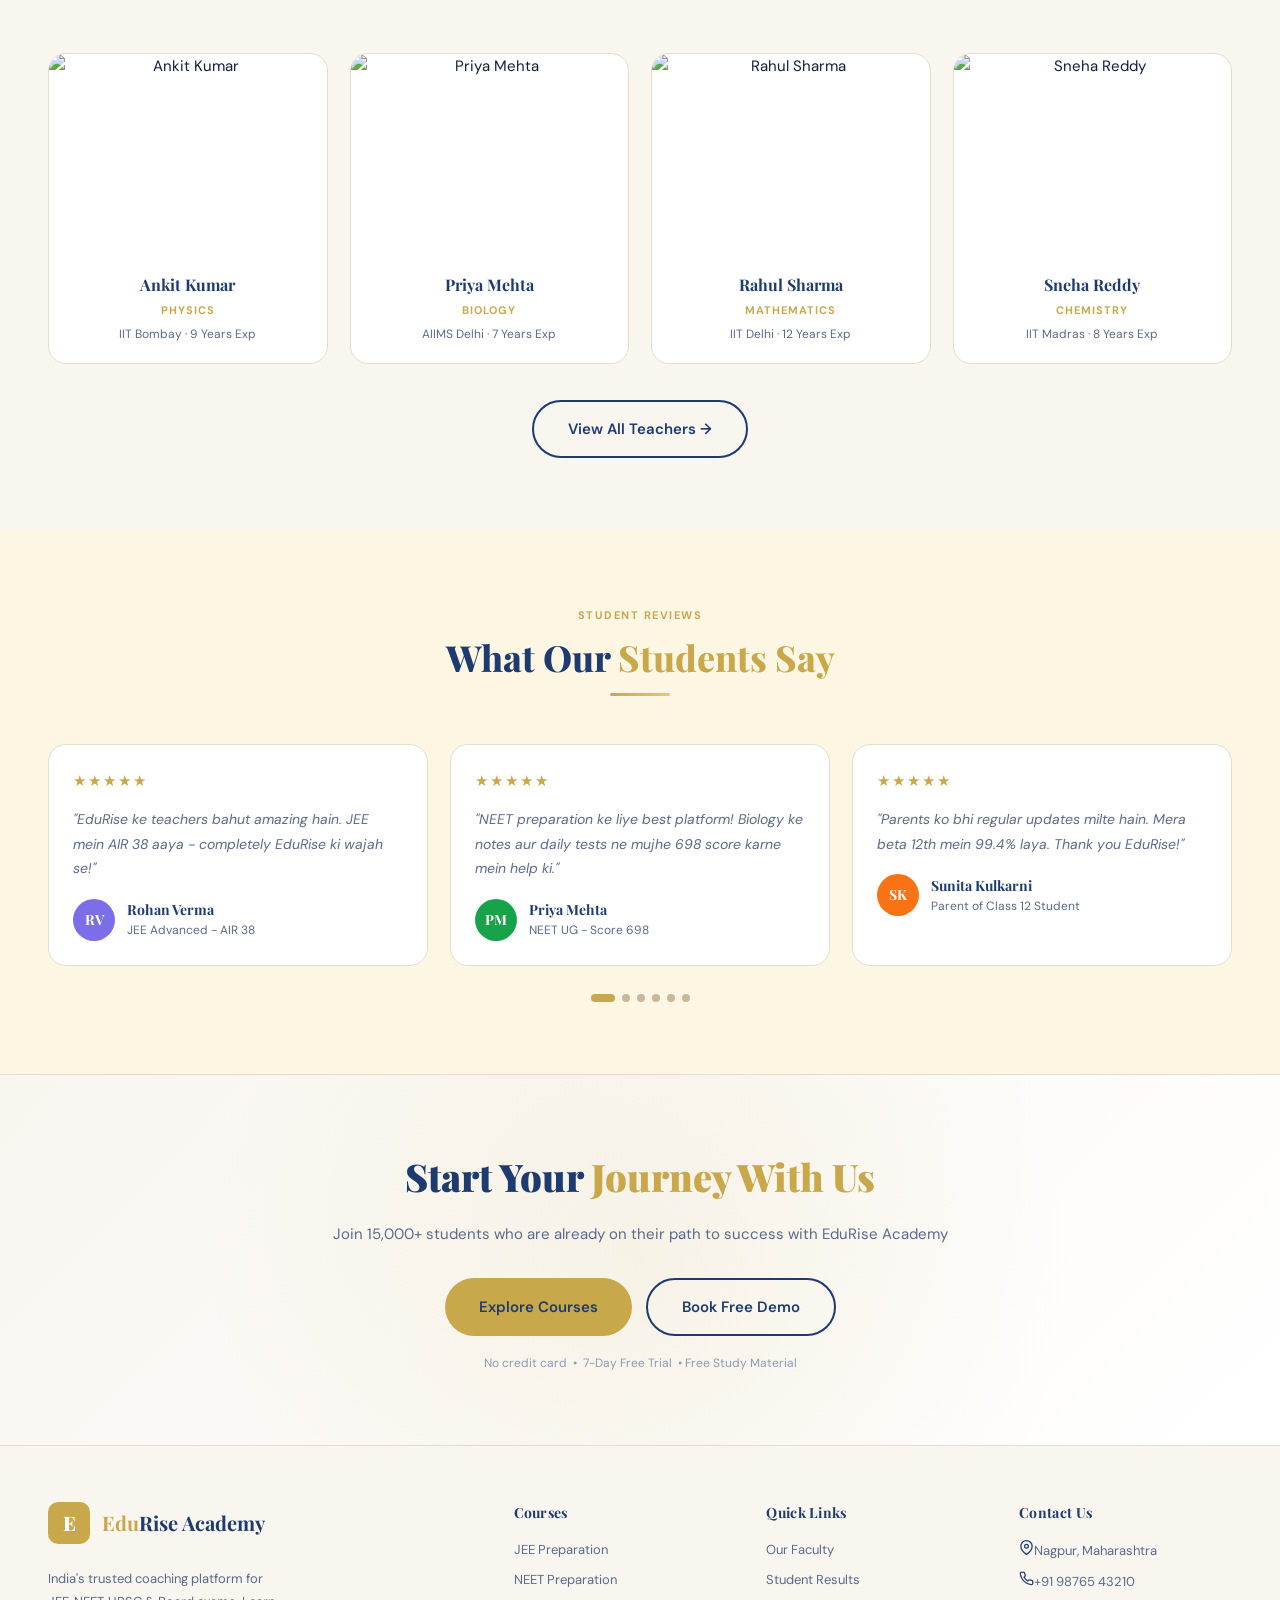
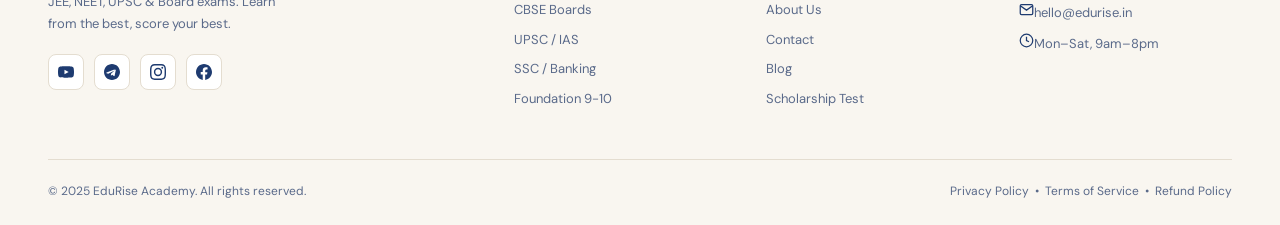
==== commit b0521942: "Refactor styles and update HTML structure for improved design consistency across pages - Updated bac" ====
--- a/index.html
+++ b/index.html
@@ -1,4 +1,4 @@
-﻿<!DOCTYPE html>
+<!DOCTYPE html>
 <html lang="en">
 <head>
 <meta charset="UTF-8">
@@ -7,30 +7,30 @@
 <link rel="stylesheet" href="style.css">
 <style>
 /* HERO */
-.hero{background:radial-gradient(ellipse at 70% 50%,#1a2f6a 0%,var(--navy) 60%);display:flex;align-items:center;justify-content:space-between;padding:80px 48px;position:relative;overflow:hidden;gap:48px}
+.hero{background:linear-gradient(135deg,var(--off-white) 0%,var(--white) 100%);display:flex;align-items:center;justify-content:space-between;padding:80px 48px;position:relative;overflow:hidden;gap:48px}
 .hero::before{content:'';position:absolute;right:-80px;top:50%;transform:translateY(-50%);width:520px;height:520px;border-radius:50%;background:radial-gradient(circle,rgba(201,168,76,.12) 0%,transparent 70%)}
-.hero::after{content:'';position:absolute;right:80px;top:50%;transform:translateY(-50%);width:340px;height:340px;border-radius:50%;border:1px solid rgba(201,168,76,.1)}
+.hero::after{content:'';position:absolute;right:80px;top:50%;transform:translateY(-50%);width:340px;height:340px;border-radius:50%;border:1px solid rgba(201,168,76,.2)}
 .hero-content{flex:1;position:relative;z-index:2}
 .hero-right{flex:0 0 380px;position:relative;z-index:2;height:420px}
-.hero-badge{display:inline-flex;align-items:center;gap:8px;background:rgba(201,168,76,.15);border:1px solid rgba(201,168,76,.35);color:var(--gold);padding:8px 18px;border-radius:var(--radius-pill);font-size:13px;font-weight:600;margin-bottom:28px}
-.hero h1{font-family:'Playfair Display',serif;font-size:58px;font-weight:900;color:#fff;line-height:1.1;margin-bottom:20px}
+.hero-badge{display:inline-flex;align-items:center;gap:8px;background:var(--gold-bg);border:1px solid var(--gold);color:var(--gold);padding:8px 18px;border-radius:var(--radius-pill);font-size:13px;font-weight:600;margin-bottom:28px}
+.hero h1{font-family:'Playfair Display',serif;font-size:58px;font-weight:900;color:var(--navy);line-height:1.1;margin-bottom:20px}
 .hero h1 span{color:var(--gold)}
-.hero p{color:rgba(255,255,255,.7);font-size:16px;line-height:1.75;margin-bottom:36px;max-width:500px}
+.hero p{color:var(--text-muted);font-size:16px;line-height:1.75;margin-bottom:36px;max-width:500px}
 .hero-actions{display:flex;gap:14px;flex-wrap:wrap;margin-bottom:48px}
 .hero-stats{display:flex;gap:36px;flex-wrap:wrap}
-.h-stat-num{font-family:'Playfair Display',serif;font-size:26px;font-weight:800;color:#fff;line-height:1}
-.h-stat-label{font-size:12px;color:rgba(255,255,255,.5);margin-top:3px}
-.h-stat-divider{width:1px;background:rgba(255,255,255,.15);align-self:stretch}
+.h-stat-num{font-family:'Playfair Display',serif;font-size:26px;font-weight:800;color:var(--navy);line-height:1}
+.h-stat-label{font-size:12px;color:var(--text-muted);margin-top:3px}
+.h-stat-divider{width:1px;background:var(--border);align-self:stretch}
 /* hero right visual */
 .hero-img-main{width:240px;height:320px;border-radius:20px;object-fit:cover;object-position:center top;position:absolute;right:0;top:0;border:3px solid rgba(201,168,76,.35);box-shadow:0 20px 60px rgba(0,0,0,.5)}
 .hero-img-secondary{width:155px;height:195px;border-radius:16px;object-fit:cover;object-position:center top;position:absolute;left:0;bottom:0;border:3px solid rgba(201,168,76,.35);box-shadow:0 12px 40px rgba(0,0,0,.4)}
-.hero-float-card{position:absolute;left:10px;top:24px;background:rgba(15,31,61,.75);backdrop-filter:blur(12px);border:1px solid rgba(201,168,76,.35);border-radius:14px;padding:12px 16px}
-.hero-float-card2{position:absolute;right:-8px;bottom:50px;background:rgba(201,168,76,.18);backdrop-filter:blur(12px);border:1px solid rgba(201,168,76,.45);border-radius:14px;padding:12px 16px}
-.hfc-label{font-size:10px;color:rgba(255,255,255,.55);font-weight:600;letter-spacing:.5px;text-transform:uppercase;margin-bottom:3px}
-.hfc-value{font-family:'Playfair Display',serif;font-size:20px;font-weight:800;color:#fff;line-height:1}
-.hfc-sub{font-size:11px;color:rgba(255,255,255,.5);margin-top:2px}
+.hero-float-card{position:absolute;left:10px;top:24px;background:rgba(255,255,255,.9);backdrop-filter:blur(12px);border:1px solid var(--border);border-radius:14px;padding:12px 16px;box-shadow:var(--shadow)}
+.hero-float-card2{position:absolute;right:-8px;bottom:50px;background:rgba(253,246,227,.9);backdrop-filter:blur(12px);border:1px solid rgba(201,168,76,.45);border-radius:14px;padding:12px 16px;box-shadow:var(--shadow)}
+.hfc-label{font-size:10px;color:var(--text-muted);font-weight:600;letter-spacing:.5px;text-transform:uppercase;margin-bottom:3px}
+.hfc-value{font-family:'Playfair Display',serif;font-size:20px;font-weight:800;color:var(--navy);line-height:1}
+.hfc-sub{font-size:11px;color:var(--text-muted);margin-top:2px}
 .hero-center-badge{position:absolute;top:50%;left:50%;transform:translate(-50%,-50%);background:var(--gold);color:var(--navy);font-size:11px;font-weight:800;padding:7px 14px;border-radius:var(--radius-pill);white-space:nowrap;box-shadow:0 4px 16px rgba(201,168,76,.5)}
-.scroll-btn{position:absolute;bottom:32px;left:50%;transform:translateX(-50%);width:40px;height:40px;border-radius:50%;background:rgba(255,255,255,.1);border:1px solid rgba(255,255,255,.2);display:flex;align-items:center;justify-content:center;color:#fff;cursor:pointer;animation:bounce 2s infinite}
+.scroll-btn{position:absolute;bottom:32px;left:50%;transform:translateX(-50%);width:40px;height:40px;border-radius:50%;background:var(--white);border:1px solid var(--border);display:flex;align-items:center;justify-content:center;color:var(--navy);cursor:pointer;animation:bounce 2s infinite;box-shadow:var(--shadow)}
 @keyframes bounce{0%,100%{transform:translateX(-50%) translateY(0)}50%{transform:translateX(-50%) translateY(6px)}}
 
 /* COURSES */
@@ -100,13 +100,13 @@
 .contact-info-item p{font-size:13px;color:var(--text-muted)}
 
 /* CTA SECTION */
-.cta-section{background:linear-gradient(135deg,var(--navy) 0%,#1a2f6a 50%,#0d1b3e 100%);padding:72px 48px;text-align:center;position:relative;overflow:hidden}
+.cta-section{background:linear-gradient(135deg,var(--off-white) 0%,var(--white) 100%);padding:72px 48px;text-align:center;position:relative;overflow:hidden;border-top:1px solid var(--border)}
 .cta-section::before{content:'';position:absolute;inset:0;background:radial-gradient(circle at 50% 50%,rgba(201,168,76,.1) 0%,transparent 65%)}
-.cta-section h2{font-family:'Playfair Display',serif;font-size:38px;font-weight:900;color:#fff;margin-bottom:14px;position:relative}
+.cta-section h2{font-family:'Playfair Display',serif;font-size:38px;font-weight:900;color:var(--navy);margin-bottom:14px;position:relative}
 .cta-section h2 span{color:var(--gold)}
-.cta-section p{color:rgba(255,255,255,.65);font-size:15px;margin-bottom:32px;position:relative}
+.cta-section p{color:var(--text-muted);font-size:15px;margin-bottom:32px;position:relative}
 .cta-actions{display:flex;gap:14px;justify-content:center;flex-wrap:wrap;position:relative}
-.cta-note{margin-top:18px;font-size:12px;color:rgba(255,255,255,.35);position:relative}
+.cta-note{margin-top:18px;font-size:12px;color:var(--text-light);position:relative}
 
 /* MARQUEE */
 .marquee-wrap{background:var(--gold);padding:12px 0;overflow:hidden}
@@ -198,7 +198,7 @@
     <p>Expert faculty, proven strategies and personalized guidance to ensure your selection — IIT, NEET, UPSC, or Banking.</p>
     <div class="hero-actions">
       <a href="contact.html" class="btn btn-gold btn-lg">Free Demo Class</a>
-      <a href="courses.html" class="btn btn-outline-white btn-lg">Explore Courses</a>
+      <a href="courses.html" class="btn btn-outline-navy btn-lg">Explore Courses</a>
     </div>
     <div class="hero-stats">
       <div><div class="h-stat-num">12,000+</div><div class="h-stat-label">Students Enrolled</div></div>
@@ -498,7 +498,7 @@
   <p>Join 15,000+ students who are already on their path to success with EduRise Academy</p>
   <div class="cta-actions">
     <a href="courses.html" class="btn btn-gold btn-lg">Explore Courses</a>
-    <a href="contact.html" class="btn btn-outline-white btn-lg">Book Free Demo</a>
+    <a href="contact.html" class="btn btn-outline-navy btn-lg">Book Free Demo</a>
   </div>
   <div class="cta-note"> No credit card &nbsp;•&nbsp; 7-Day Free Trial &nbsp;•&nbsp;Free Study Material</div>
 </section>
@@ -507,7 +507,7 @@
 <footer>
   <div class="footer-grid">
     <div class="footer-brand">
-      <a href="index.html" class="logo" style="display:inline-flex;margin-bottom:12px"><div class="logo-icon">E</div><div class="logo-text" style="color:#fff"><span>Edu</span>Rise Academy</div></a>
+      <a href="index.html" class="logo" style="display:inline-flex;margin-bottom:12px"><div class="logo-icon">E</div><div class="logo-text" style="color:var(--navy)"><span>Edu</span>Rise Academy</div></a>
       <p>India's trusted coaching platform for JEE, NEET, UPSC & Board exams. Learn from the best, score your best.</p>
       <div class="social-links">
         <a class="social-link" href="#" title="YouTube"><svg viewBox="0 0 24 24" fill="currentColor"><path d="M23.5 6.2a3 3 0 0 0-2.1-2.1C19.5 3.5 12 3.5 12 3.5s-7.5 0-9.4.6A3 3 0 0 0 .5 6.2 31 31 0 0 0 0 12a31 31 0 0 0 .5 5.8 3 3 0 0 0 2.1 2.1c1.9.6 9.4.6 9.4.6s7.5 0 9.4-.6a3 3 0 0 0 2.1-2.1A31 31 0 0 0 24 12a31 31 0 0 0-.5-5.8zM9.7 15.5V8.5l6.3 3.5-6.3 3.5z"/></svg></a>
--- a/style.css
+++ b/style.css
@@ -2,7 +2,7 @@
 
 *{box-sizing:border-box;margin:0;padding:0}
 :root{
-  --navy:#0f1f3d;--navy-light:#162447;--navy-mid:#1a2f5a;
+  --navy:#1e3b70;--navy-light:#284b8a;--navy-mid:#254a85;
   --gold:#c9a84c;--gold-light:#e8c96a;--gold-bg:#fdf6e3;
   --white:#ffffff;--off-white:#f9f6f0;
   --text:#0f1f3d;--text-muted:#5a6a8a;--text-light:#8a9ab8;
@@ -15,14 +15,14 @@
 body{font-family:'DM Sans',sans-serif;background:var(--white);color:var(--text);font-size:15px;line-height:1.6;min-height:100vh}
 
 /* ── NAVBAR ── */
-nav{height:var(--nav-h);display:flex;align-items:center;justify-content:space-between;padding:0 48px;background:var(--navy);position:sticky;top:0;z-index:999;border-bottom:2px solid var(--gold)}
+nav{height:var(--nav-h);display:flex;align-items:center;justify-content:space-between;padding:0 48px;background:var(--white);position:sticky;top:0;z-index:999;border-bottom:1px solid var(--border);box-shadow:var(--shadow)}
 .logo{display:flex;align-items:center;gap:12px;text-decoration:none}
-.logo-icon{width:42px;height:42px;background:var(--gold);border-radius:10px;display:flex;align-items:center;justify-content:center;color:var(--navy);font-size:20px;font-weight:900;font-family:'Playfair Display',serif}
-.logo-text{font-family:'Playfair Display',serif;font-size:20px;font-weight:700;color:#fff}
+.logo-icon{width:42px;height:42px;background:var(--gold);border-radius:10px;display:flex;align-items:center;justify-content:center;color:var(--white);font-size:20px;font-weight:900;font-family:'Playfair Display',serif}
+.logo-text{font-family:'Playfair Display',serif;font-size:20px;font-weight:700;color:var(--navy)}
 .logo-text span{color:var(--gold)}
 .nav-links{display:flex;align-items:center;gap:4px}
-.nav-links a{color:rgba(255,255,255,.75);text-decoration:none;font-size:14px;font-weight:500;padding:8px 14px;border-radius:8px;transition:all .2s;position:relative}
-.nav-links a:hover,.nav-links a.active{color:#fff}
+.nav-links a{color:var(--text-muted);text-decoration:none;font-size:14px;font-weight:500;padding:8px 14px;border-radius:8px;transition:all .2s;position:relative}
+.nav-links a:hover,.nav-links a.active{color:var(--navy)}
 .nav-links a::after{content:'';position:absolute;bottom:4px;left:14px;right:14px;height:2px;background:var(--gold);border-radius:2px;transform:scaleX(0);transition:transform .2s}
 .nav-links a:hover::after,.nav-links a.active::after{transform:scaleX(1)}
 .nav-btns{display:flex;gap:10px;align-items:center}
@@ -31,15 +31,15 @@
 
 /* ── HAMBURGER (base — hidden by default, shown via media query) ── */
 .hamburger{display:none;flex-direction:column;gap:5px;cursor:pointer;padding:6px;background:none;border:none}
-.hamburger span{display:block;width:22px;height:2px;background:#fff;border-radius:2px;transition:all .3s}
+.hamburger span{display:block;width:22px;height:2px;background:var(--navy);border-radius:2px;transition:all .3s}
 .hamburger.open span:nth-child(1){transform:translateY(7px) rotate(45deg)}
 .hamburger.open span:nth-child(2){opacity:0}
 .hamburger.open span:nth-child(3){transform:translateY(-7px) rotate(-45deg)}
-.mobile-nav{display:none;position:fixed;inset:0;top:70px;background:var(--navy);z-index:998;padding:20px;flex-direction:column;gap:4px;border-top:1px solid rgba(201,168,76,.3);overflow-y:auto}
+.mobile-nav{display:none;position:fixed;inset:0;top:70px;background:var(--white);z-index:998;padding:20px;flex-direction:column;gap:4px;border-top:1px solid var(--border);overflow-y:auto}
 .mobile-nav.open{display:flex}
-.mobile-nav a{color:rgba(255,255,255,.8);text-decoration:none;font-size:15px;font-weight:500;padding:13px 16px;border-radius:10px;transition:all .2s;border-bottom:1px solid rgba(255,255,255,.06)}
-.mobile-nav a:hover,.mobile-nav a.active{color:var(--gold);background:rgba(201,168,76,.08)}
-.mobile-nav-btns{margin-top:16px;padding-top:16px;border-top:1px solid rgba(255,255,255,.1)}
+.mobile-nav a{color:var(--text);text-decoration:none;font-size:15px;font-weight:500;padding:13px 16px;border-radius:10px;transition:all .2s;border-bottom:1px solid var(--border)}
+.mobile-nav a:hover,.mobile-nav a.active{color:var(--navy);background:var(--off-white)}
+.mobile-nav-btns{margin-top:16px;padding-top:16px;border-top:1px solid var(--border)}
 
 /* ── BUTTONS ── */
 .btn{display:inline-flex;align-items:center;gap:6px;padding:12px 26px;border-radius:var(--radius-pill);border:none;cursor:pointer;font-family:'DM Sans',sans-serif;font-weight:600;font-size:14px;transition:all .22s;text-decoration:none}
@@ -65,33 +65,33 @@
 .section-header p{color:var(--text-muted);font-size:15px;max-width:540px;margin:0 auto;line-height:1.7}
 
 /* ── STATS BAR ── */
-.stats-bar{display:grid;grid-template-columns:repeat(4,1fr);background:var(--navy-mid);padding:0;border-top:1px solid rgba(201,168,76,.2);border-bottom:1px solid rgba(201,168,76,.2)}
-.stat-item{text-align:center;padding:22px 16px;border-right:1px solid rgba(255,255,255,.08)}
+.stats-bar{display:grid;grid-template-columns:repeat(4,1fr);background:var(--off-white);padding:0;border-top:1px solid var(--border);border-bottom:1px solid var(--border)}
+.stat-item{text-align:center;padding:22px 16px;border-right:1px solid var(--border)}
 .stat-item:last-child{border-right:none}
 .stat-icon{width:28px;height:28px;color:var(--gold);margin:0 auto 8px;display:block}
-.stat-num{font-family:'Playfair Display',serif;font-size:26px;font-weight:800;color:#fff;line-height:1}
-.stat-label{font-size:12px;color:rgba(255,255,255,.55);margin-top:4px;font-weight:500}
+.stat-num{font-family:'Playfair Display',serif;font-size:26px;font-weight:800;color:var(--navy);line-height:1}
+.stat-label{font-size:12px;color:var(--text-muted);margin-top:4px;font-weight:500}
 
 /* ── CARD ── */
 .card{background:var(--white);border:1px solid var(--border);border-radius:var(--radius-lg);transition:all .25s}
 .card:hover{box-shadow:var(--shadow-lg);transform:translateY(-4px)}
 
 /* ── FOOTER ── */
-footer{background:var(--navy);color:rgba(255,255,255,.7);padding:56px 48px 24px;border-top:2px solid var(--gold)}
+footer{background:var(--off-white);color:var(--text-muted);padding:56px 48px 24px;border-top:1px solid var(--border)}
 .footer-grid{display:grid;grid-template-columns:2fr 1fr 1fr 1fr;gap:40px;margin-bottom:40px}
-.footer-brand p{font-size:13px;line-height:1.75;margin-top:12px;color:rgba(255,255,255,.45);max-width:240px}
-.footer-col h4{font-family:'Playfair Display',serif;font-size:14px;font-weight:700;color:var(--gold);margin-bottom:16px;letter-spacing:.3px}
-.footer-col a{display:block;color:rgba(255,255,255,.5);text-decoration:none;font-size:13px;margin-bottom:9px;transition:color .2s}
-.footer-col a:hover{color:var(--gold)}
-.footer-bottom{border-top:1px solid rgba(255,255,255,.08);padding-top:22px;display:flex;align-items:center;justify-content:space-between}
-.footer-bottom p{font-size:12px;color:rgba(255,255,255,.35)}
+.footer-brand p{font-size:13px;line-height:1.75;margin-top:12px;color:var(--text-muted);max-width:240px}
+.footer-col h4{font-family:'Playfair Display',serif;font-size:14px;font-weight:700;color:var(--navy);margin-bottom:16px;letter-spacing:.3px}
+.footer-col a{display:block;color:var(--text-muted);text-decoration:none;font-size:13px;margin-bottom:9px;transition:color .2s}
+.footer-col a:hover{color:var(--navy)}
+.footer-bottom{border-top:1px solid var(--border);padding-top:22px;display:flex;align-items:center;justify-content:space-between}
+.footer-bottom p{font-size:12px;color:var(--text-muted)}
 .social-links{display:flex;gap:10px;margin-top:18px}
-.social-link{width:36px;height:36px;border-radius:8px;background:rgba(255,255,255,.07);border:1px solid rgba(201,168,76,.2);display:flex;align-items:center;justify-content:center;color:rgba(255,255,255,.6);text-decoration:none;transition:all .2s}
+.social-link{width:36px;height:36px;border-radius:8px;background:var(--white);border:1px solid var(--border);display:flex;align-items:center;justify-content:center;color:var(--navy);text-decoration:none;transition:all .2s}
 .social-link svg{width:16px;height:16px}
-.social-link:hover{background:var(--gold);color:var(--navy)}
-.footer-contact-link{display:flex;align-items:center;gap:10px;color:rgba(255,255,255,.5);text-decoration:none;font-size:13px;margin-bottom:10px;transition:color .2s}
-.footer-contact-link:hover{color:var(--gold)}
-.footer-contact-icon{width:15px;height:15px;flex-shrink:0;color:var(--gold)}
+.social-link:hover{background:var(--navy);color:var(--white)}
+.footer-contact-link{display:flex;align-items:center;gap:10px;color:var(--text-muted);text-decoration:none;font-size:13px;margin-bottom:10px;transition:color .2s}
+.footer-contact-link:hover{color:var(--navy)}
+.footer-contact-icon{width:15px;height:15px;flex-shrink:0;color:var(--navy)}
 
 /* ── FORM ── */
 .form-group{margin-bottom:18px}
@@ -121,15 +121,15 @@
 /* ── RESPONSIVE ── */
 /* ── HAMBURGER ── */
 .hamburger{display:none;flex-direction:column;gap:5px;cursor:pointer;padding:6px;background:none;border:none}
-.hamburger span{display:block;width:22px;height:2px;background:#fff;border-radius:2px;transition:all .3s}
+.hamburger span{display:block;width:22px;height:2px;background:var(--navy);border-radius:2px;transition:all .3s}
 .hamburger.open span:nth-child(1){transform:translateY(7px) rotate(45deg)}
 .hamburger.open span:nth-child(2){opacity:0}
 .hamburger.open span:nth-child(3){transform:translateY(-7px) rotate(-45deg)}
-.mobile-nav{display:none;position:fixed;inset:0;top:70px;background:var(--navy);z-index:998;padding:20px;flex-direction:column;gap:4px;border-top:1px solid rgba(201,168,76,.3);overflow-y:auto}
+.mobile-nav{display:none;position:fixed;inset:0;top:70px;background:var(--white);z-index:998;padding:20px;flex-direction:column;gap:4px;border-top:1px solid var(--border);overflow-y:auto}
 .mobile-nav.open{display:flex}
-.mobile-nav a{color:rgba(255,255,255,.8);text-decoration:none;font-size:15px;font-weight:500;padding:13px 16px;border-radius:10px;transition:all .2s;border-bottom:1px solid rgba(255,255,255,.06)}
-.mobile-nav a:hover,.mobile-nav a.active{color:var(--gold);background:rgba(201,168,76,.08)}
-.mobile-nav-btns{margin-top:16px;padding-top:16px;border-top:1px solid rgba(255,255,255,.1)}
+.mobile-nav a{color:var(--text);text-decoration:none;font-size:15px;font-weight:500;padding:13px 16px;border-radius:10px;transition:all .2s;border-bottom:1px solid var(--border)}
+.mobile-nav a:hover,.mobile-nav a.active{color:var(--navy);background:var(--off-white)}
+.mobile-nav-btns{margin-top:16px;padding-top:16px;border-top:1px solid var(--border)}
 
 @media(max-width:900px){
   .footer-grid{grid-template-columns:1fr 1fr;gap:28px}
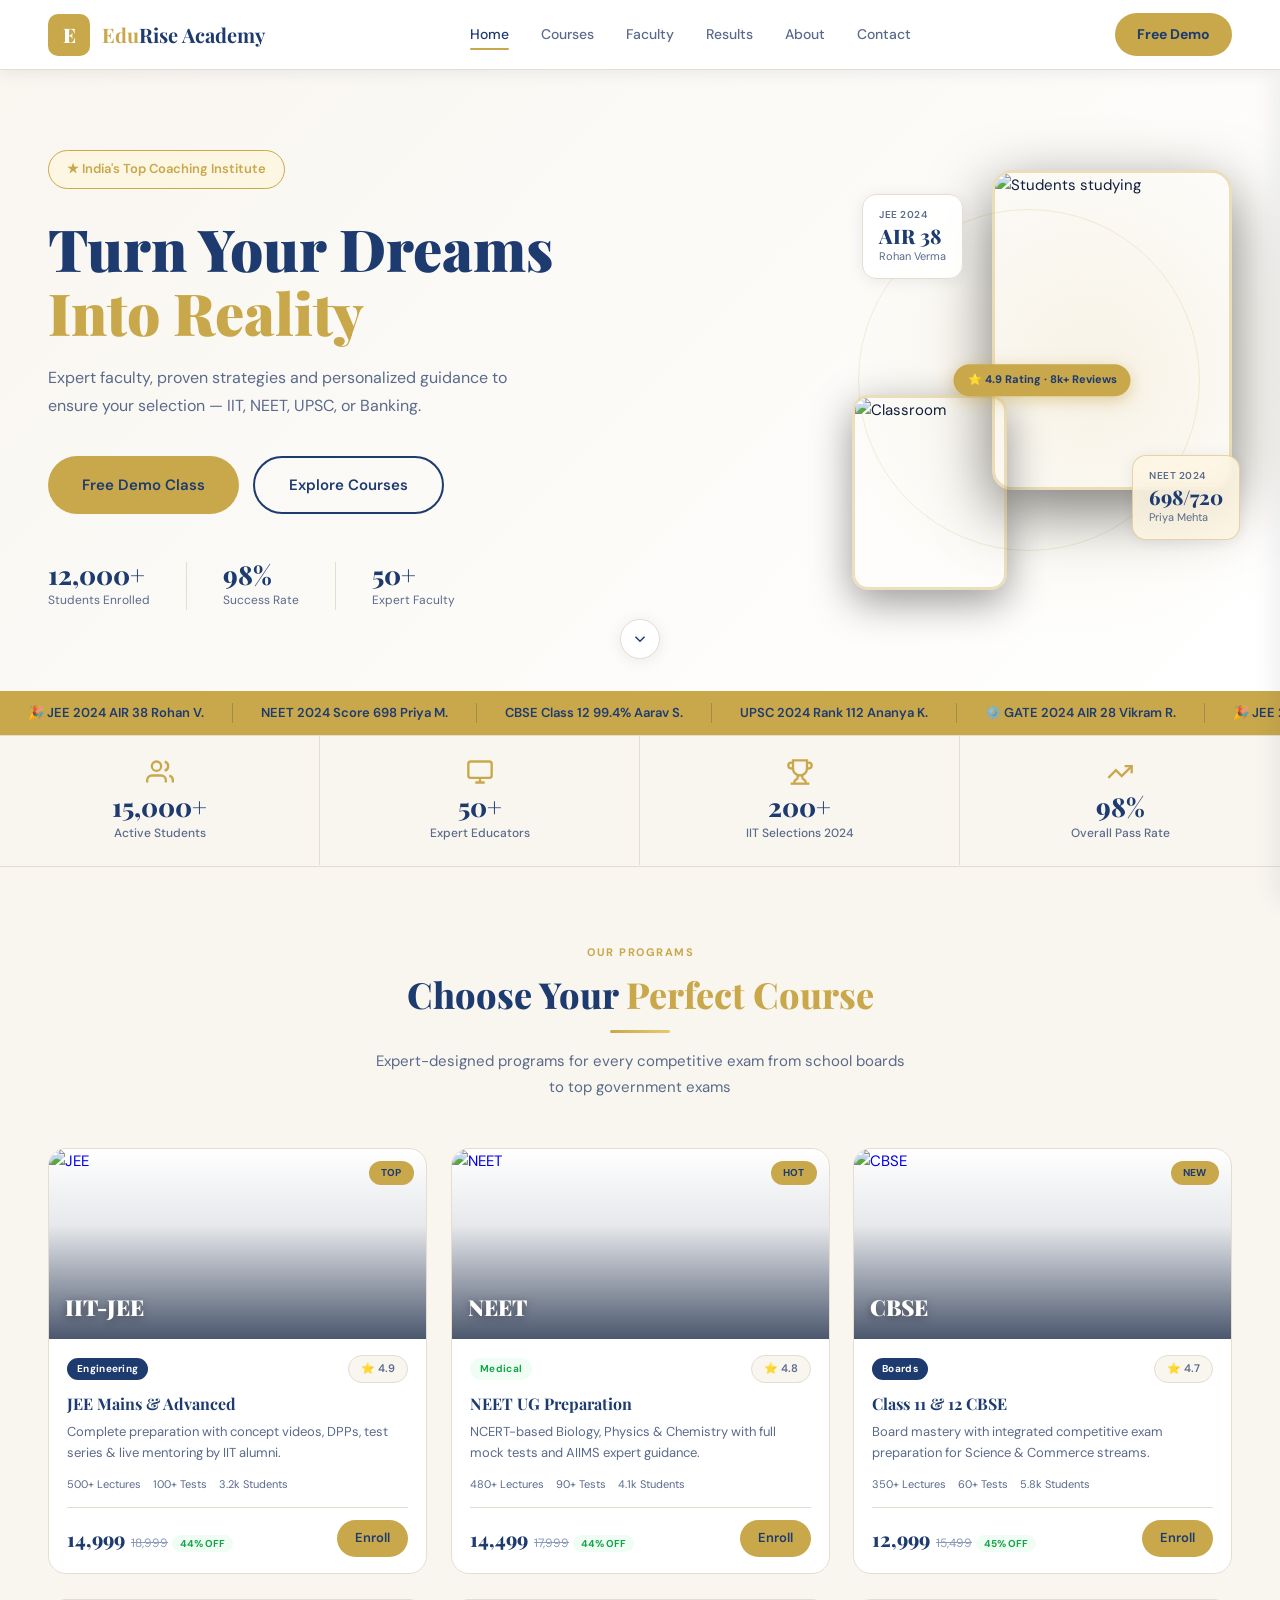
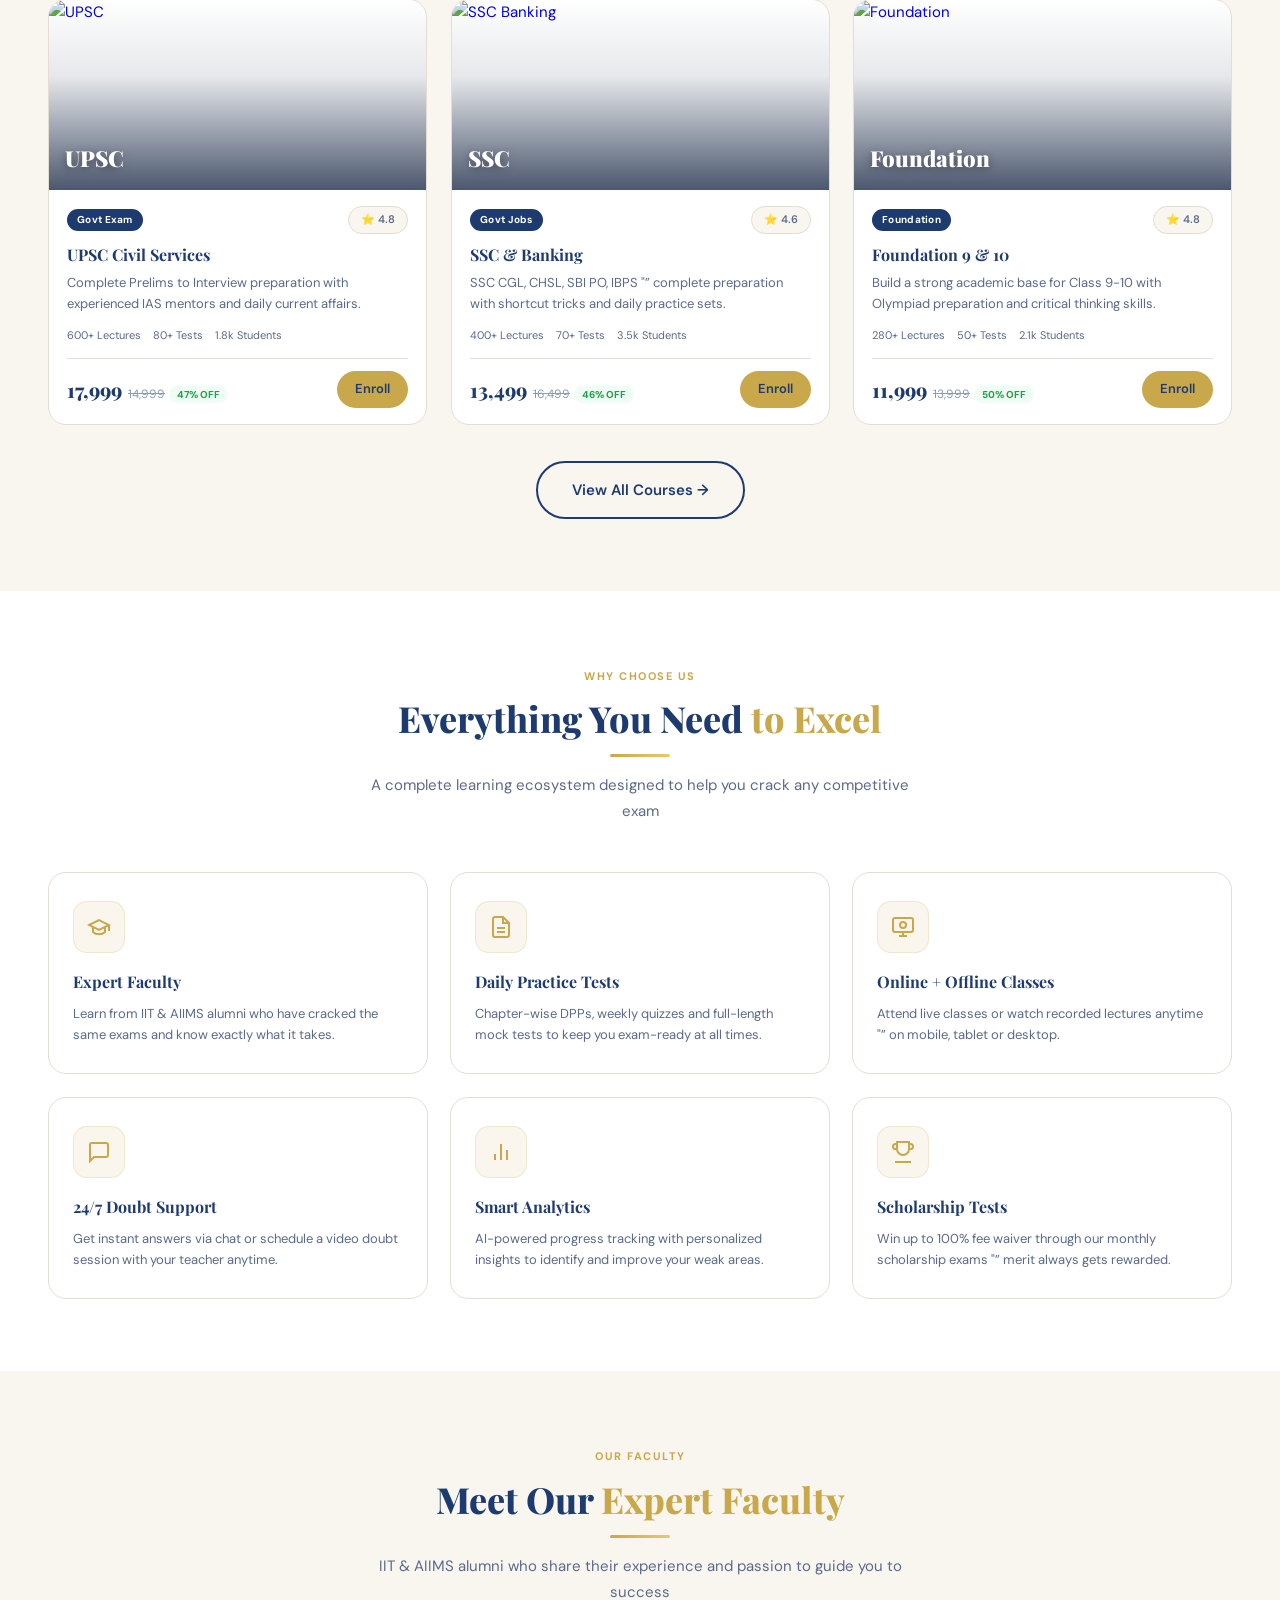
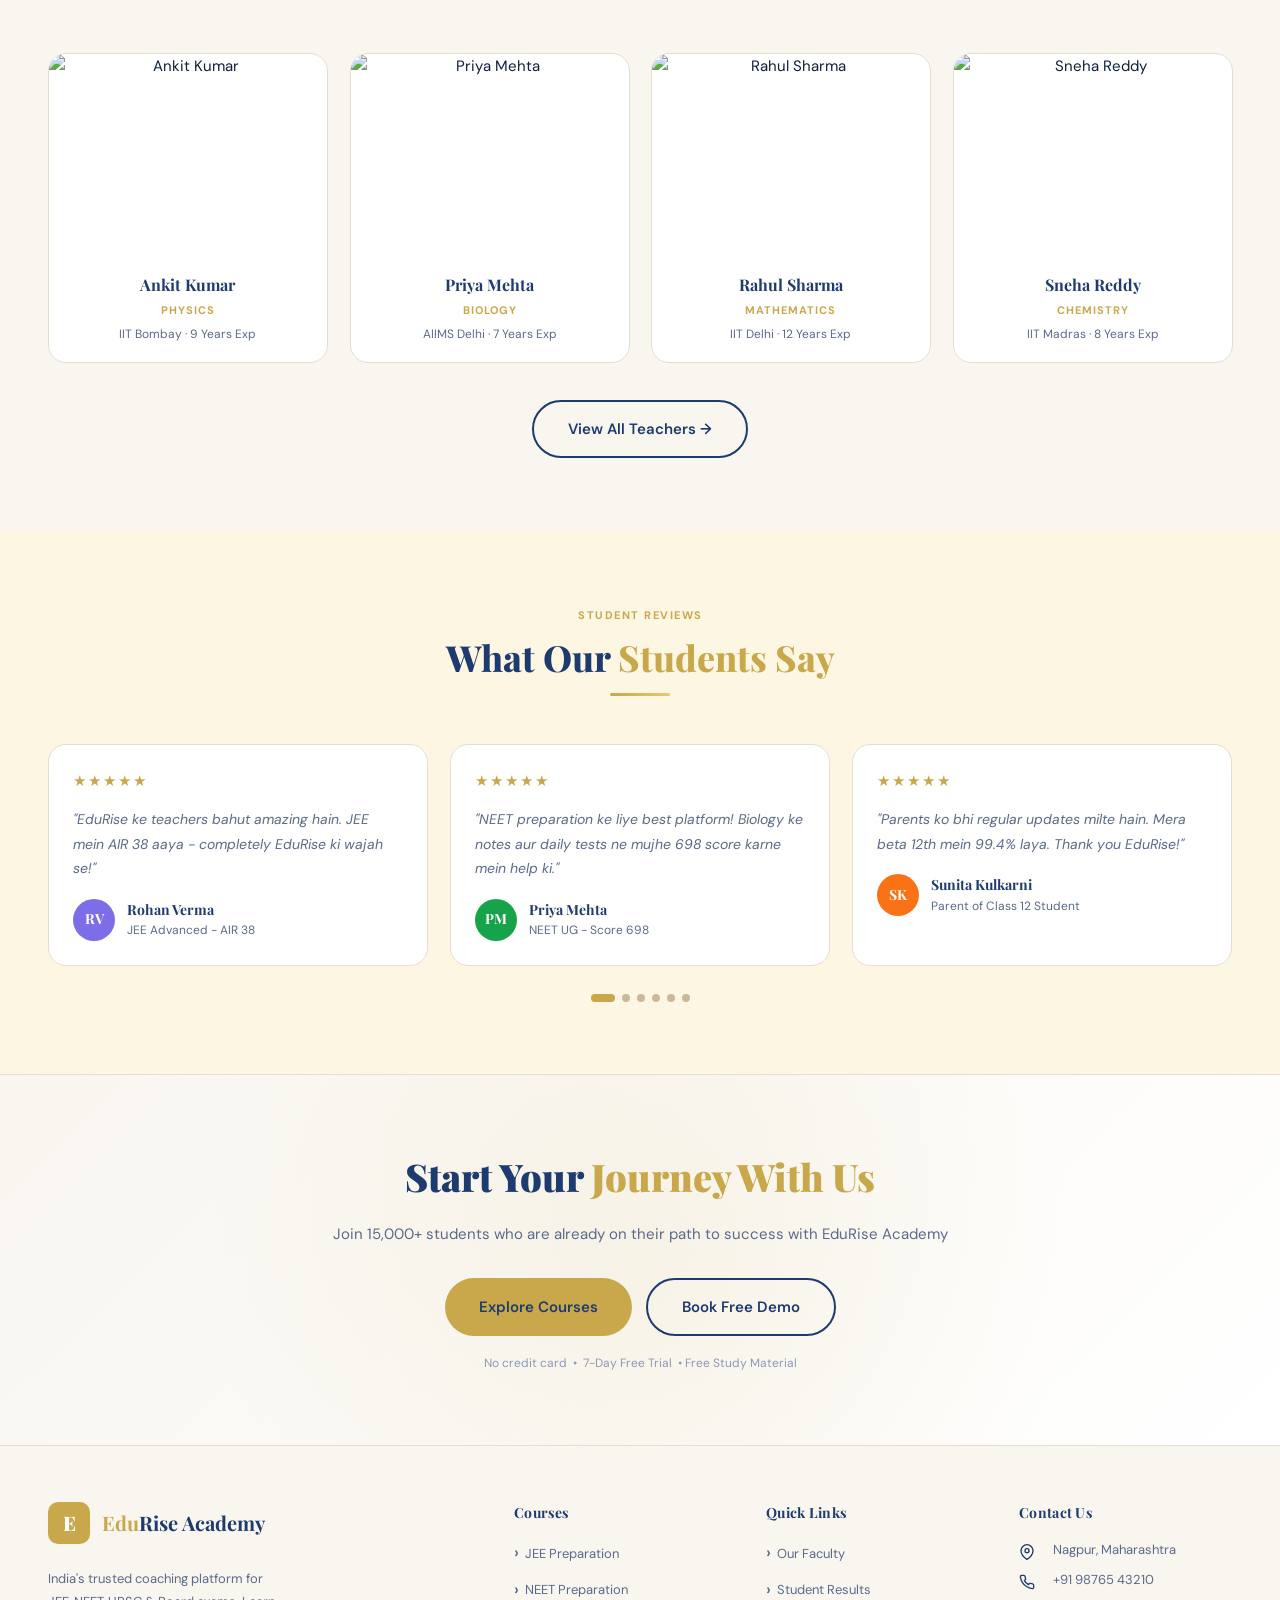
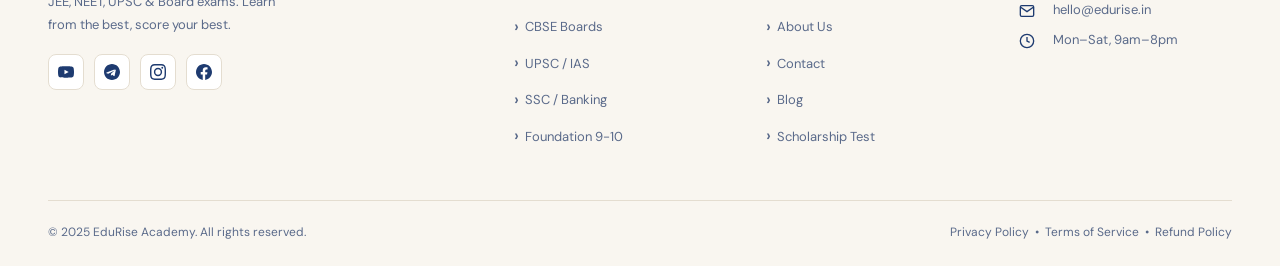
==== commit f1626715: "Enhance scroll animations across multiple pages using IntersectionObserver and CSS transitions. Upda" ====
--- a/index.html
+++ b/index.html
@@ -1,4 +1,4 @@
-<!DOCTYPE html>
+﻿<!DOCTYPE html>
 <html lang="en">
 <head>
 <meta charset="UTF-8">
@@ -586,6 +586,186 @@
   function startAuto(){timer=setInterval(()=>{cur=(cur+1)%reviews.length;render();},3500);}
   render();startAuto();
 })();
+// ENHANCED SCROLL ANIMATION SCRIPT
+// Replace old IntersectionObserver block with this full script
+
+(function(){
+  // ── CSS for all animation variants ──
+  var style = document.createElement('style');
+  style.textContent = `
+    /* Base reveal state */
+    .sa{opacity:0;transition-property:opacity,transform;transition-timing-function:cubic-bezier(.22,.8,.44,1);transition-duration:.55s;will-change:opacity,transform}
+    .sa.visible{opacity:1;transform:none!important}
+
+    /* Variants */
+    .sa-up{transform:translateY(32px)}
+    .sa-down{transform:translateY(-24px)}
+    .sa-left{transform:translateX(-36px)}
+    .sa-right{transform:translateX(36px)}
+    .sa-scale{transform:scale(.88)}
+    .sa-fade{transform:none}
+
+    /* Stagger delays */
+    .sa-d1{transition-delay:.05s}
+    .sa-d2{transition-delay:.12s}
+    .sa-d3{transition-delay:.19s}
+    .sa-d4{transition-delay:.26s}
+    .sa-d5{transition-delay:.33s}
+    .sa-d6{transition-delay:.40s}
+    .sa-d7{transition-delay:.47s}
+    .sa-d8{transition-delay:.54s}
+  `;
+  document.head.appendChild(style);
+
+  // ── Tag individual elements with animation classes ──
+  function tagElements(){
+    // Section headers
+    document.querySelectorAll('.section-label').forEach(function(el){
+      addClass(el,'sa sa-up sa-d1');
+    });
+    document.querySelectorAll('.section-header h2').forEach(function(el){
+      addClass(el,'sa sa-up sa-d2');
+    });
+    document.querySelectorAll('.section-header p, .section-header .gold-divider').forEach(function(el){
+      addClass(el,'sa sa-up sa-d3');
+    });
+
+    // Stat items — staggered
+    document.querySelectorAll('.stats-bar').forEach(function(bar){
+      bar.querySelectorAll('.stat-item').forEach(function(el,i){
+        addClass(el,'sa sa-up sa-d'+(i+1));
+      });
+    });
+
+    // Course cards — staggered
+    document.querySelectorAll('.courses-grid .course-card, .courses-grid > a').forEach(function(el,i){
+      addClass(el,'sa sa-up sa-d'+(Math.min(i%3,5)+1));
+    });
+
+    // Why / value cards
+    document.querySelectorAll('.why-card, .value-card').forEach(function(el,i){
+      addClass(el,'sa sa-up sa-d'+(Math.min(i%3,5)+1));
+    });
+
+    // Faculty / Team cards
+    document.querySelectorAll('.faculty-card, .team-card').forEach(function(el,i){
+      addClass(el,'sa sa-scale sa-d'+(Math.min(i%4,5)+1));
+    });
+
+    // Testimonial cards
+    document.querySelectorAll('.testi-card').forEach(function(el,i){
+      addClass(el,'sa sa-up sa-d'+(Math.min(i%3,5)+1));
+    });
+
+    // Award cards
+    document.querySelectorAll('.award-card').forEach(function(el,i){
+      addClass(el,'sa sa-left sa-d'+(Math.min(i%3,5)+1));
+    });
+
+    // Timeline items
+    document.querySelectorAll('.timeline-item').forEach(function(el,i){
+      addClass(el,'sa sa-left sa-d'+(Math.min(i,5)+1));
+    });
+
+    // Contact info items
+    document.querySelectorAll('.contact-info-item').forEach(function(el,i){
+      addClass(el,'sa sa-left sa-d'+(i+1));
+    });
+
+    // Contact form (slide from right)
+    document.querySelectorAll('.contact-form-card, .contact-map-card').forEach(function(el){
+      addClass(el,'sa sa-right sa-d2');
+    });
+
+    // Hero elements
+    document.querySelectorAll('.hero-badge, .hero-content .btn, .hero-content h1').forEach(function(el,i){
+      addClass(el,'sa sa-up sa-d'+(i+1));
+    });
+    document.querySelectorAll('.hero-right, .hero-graphic').forEach(function(el){
+      addClass(el,'sa sa-scale sa-d2');
+    });
+    document.querySelectorAll('.hero-float-card').forEach(function(el,i){
+      addClass(el,'sa sa-up sa-d'+(i+3));
+    });
+    document.querySelectorAll('.hero-float-card2').forEach(function(el){
+      addClass(el,'sa sa-up sa-d4');
+    });
+    document.querySelectorAll('.h-stat-divider,.h-stat-num,.h-stat-label').forEach(function(el,i){
+      addClass(el,'sa sa-up sa-d'+(Math.min(i%3,5)+3));
+    });
+
+    // Page hero (inner page)
+    document.querySelectorAll('.page-hero-content').forEach(function(el){
+      addClass(el,'sa sa-left sa-d1');
+    });
+
+    // Result / topper cards
+    document.querySelectorAll('.result-card, .topper-card').forEach(function(el,i){
+      addClass(el,'sa sa-up sa-d'+(Math.min(i%4,5)+1));
+    });
+
+    // Teacher cards
+    document.querySelectorAll('.teacher-card').forEach(function(el,i){
+      addClass(el,'sa sa-up sa-d'+(Math.min(i%3,5)+1));
+    });
+
+    // CTA section inner content
+    document.querySelectorAll('.cta-section h2, .cta-section p, .cta-section .btn').forEach(function(el,i){
+      addClass(el,'sa sa-up sa-d'+(i+1));
+    });
+
+    // Footer columns
+    document.querySelectorAll('.footer-grid > div').forEach(function(el,i){
+      addClass(el,'sa sa-up sa-d'+(i+1));
+    });
+
+    // FAQ items
+    document.querySelectorAll('.faq-item').forEach(function(el,i){
+      addClass(el,'sa sa-up sa-d'+(Math.min(i%5,5)+1));
+    });
+
+    // Social contact grid items
+    document.querySelectorAll('.social-contact-grid > div').forEach(function(el,i){
+      addClass(el,'sa sa-up sa-d'+(i+1));
+    });
+
+    // Chart section
+    document.querySelectorAll('.chart-section').forEach(function(el){
+      addClass(el,'sa sa-up sa-d1');
+    });
+
+    // Gold divider lines
+    document.querySelectorAll('.gold-divider').forEach(function(el){
+      addClass(el,'sa sa-scale sa-d3');
+    });
+  }
+
+  function addClass(el, classes){
+    // Don't double-tag
+    if(el.classList.contains('sa')) return;
+    classes.split(' ').forEach(function(c){ if(c) el.classList.add(c); });
+  }
+
+  // ── IntersectionObserver ──
+  var observer = new IntersectionObserver(function(entries){
+    entries.forEach(function(entry){
+      if(entry.isIntersecting){
+        entry.target.classList.add('visible');
+        observer.unobserve(entry.target);
+      }
+    });
+  },{threshold:0, rootMargin:'0px 0px -40px 0px'});
+
+  function observeAll(){
+    document.querySelectorAll('.sa').forEach(function(el){
+      observer.observe(el);
+    });
+  }
+
+  // Run after DOM
+  tagElements();
+  observeAll();
+})();
 </script>
 </body>
 </html>
--- a/style.css
+++ b/style.css
@@ -35,10 +35,12 @@
 .hamburger.open span:nth-child(1){transform:translateY(7px) rotate(45deg)}
 .hamburger.open span:nth-child(2){opacity:0}
 .hamburger.open span:nth-child(3){transform:translateY(-7px) rotate(-45deg)}
-.mobile-nav{display:none;position:fixed;inset:0;top:70px;background:var(--white);z-index:998;padding:20px;flex-direction:column;gap:4px;border-top:1px solid var(--border);overflow-y:auto}
-.mobile-nav.open{display:flex}
-.mobile-nav a{color:var(--text);text-decoration:none;font-size:15px;font-weight:500;padding:13px 16px;border-radius:10px;transition:all .2s;border-bottom:1px solid var(--border)}
-.mobile-nav a:hover,.mobile-nav a.active{color:var(--navy);background:var(--off-white)}
+.mobile-nav{display:flex;position:fixed;top:70px;bottom:0;right:0;width:300px;max-width:100%;background:var(--white);z-index:998;padding:20px;flex-direction:column;gap:4px;border-left:1px solid var(--border);overflow-y:auto;transform:translateX(100%);transition:transform 0.3s cubic-bezier(0.4, 0, 0.2, 1);box-shadow:-4px 0 24px rgba(15,31,61,.08)}
+.mobile-nav.open{transform:translateX(0)}
+.mobile-nav a{color:var(--text);text-decoration:none;font-size:15px;font-weight:500;padding:13px 16px;border-radius:0;transition:color .2s;border-bottom:1px solid var(--border);position:relative;background:transparent!important;-webkit-tap-highlight-color:transparent}
+.mobile-nav a::after{content:'';position:absolute;bottom:-1px;left:0;right:0;height:2px;background:var(--gold);border-radius:2px;transform:scaleX(0);transition:transform .2s;transform-origin:left}
+.mobile-nav a:hover,.mobile-nav a.active{color:var(--navy);background:transparent!important;box-shadow:none}
+.mobile-nav a:hover::after,.mobile-nav a.active::after{transform:scaleX(1)}
 .mobile-nav-btns{margin-top:16px;padding-top:16px;border-top:1px solid var(--border)}
 
 /* ── BUTTONS ── */
@@ -81,17 +83,20 @@
 .footer-grid{display:grid;grid-template-columns:2fr 1fr 1fr 1fr;gap:40px;margin-bottom:40px}
 .footer-brand p{font-size:13px;line-height:1.75;margin-top:12px;color:var(--text-muted);max-width:240px}
 .footer-col h4{font-family:'Playfair Display',serif;font-size:14px;font-weight:700;color:var(--navy);margin-bottom:16px;letter-spacing:.3px}
-.footer-col a{display:block;color:var(--text-muted);text-decoration:none;font-size:13px;margin-bottom:9px;transition:color .2s}
+.footer-col a{display:flex;align-items:center;color:var(--text-muted);text-decoration:none;font-size:13px;margin-bottom:9px;transition:color .2s}
+.footer-col a:not(.footer-contact-link)::before{content:'›';font-size:16px;margin-right:6px;font-weight:600;margin-bottom:2px}
 .footer-col a:hover{color:var(--navy)}
+.footer-col a:hover:not(.footer-contact-link)::before{color:var(--navy)}
 .footer-bottom{border-top:1px solid var(--border);padding-top:22px;display:flex;align-items:center;justify-content:space-between}
 .footer-bottom p{font-size:12px;color:var(--text-muted)}
 .social-links{display:flex;gap:10px;margin-top:18px}
 .social-link{width:36px;height:36px;border-radius:8px;background:var(--white);border:1px solid var(--border);display:flex;align-items:center;justify-content:center;color:var(--navy);text-decoration:none;transition:all .2s}
 .social-link svg{width:16px;height:16px}
 .social-link:hover{background:var(--navy);color:var(--white)}
-.footer-contact-link{display:flex;align-items:center;gap:10px;color:var(--text-muted);text-decoration:none;font-size:13px;margin-bottom:10px;transition:color .2s}
+.footer-contact-link{display:flex;align-items:flex-start;gap:14px;color:var(--text-muted);text-decoration:none;font-size:13px;margin-bottom:12px;transition:color .2s}
 .footer-contact-link:hover{color:var(--navy)}
-.footer-contact-icon{width:15px;height:15px;flex-shrink:0;color:var(--navy)}
+.footer-contact-icon{width:16px;height:16px;flex-shrink:0;color:var(--navy);margin-top:2px;margin-right:4px}
+
 
 /* ── FORM ── */
 .form-group{margin-bottom:18px}
@@ -118,18 +123,13 @@
 /* ── DIVIDER ── */
 .gold-divider{width:60px;height:3px;background:linear-gradient(90deg,var(--gold),var(--gold-light));border-radius:2px;margin:14px auto 0}
 
+/* ── SCROLL ANIMATION ── */
+.reveal{opacity:0;transform:translateY(18px);transition:opacity .3s ease,transform .3s ease;will-change:opacity,transform}
+.reveal.visible{opacity:1;transform:none}
+
 /* ── RESPONSIVE ── */
 /* ── HAMBURGER ── */
-.hamburger{display:none;flex-direction:column;gap:5px;cursor:pointer;padding:6px;background:none;border:none}
-.hamburger span{display:block;width:22px;height:2px;background:var(--navy);border-radius:2px;transition:all .3s}
-.hamburger.open span:nth-child(1){transform:translateY(7px) rotate(45deg)}
-.hamburger.open span:nth-child(2){opacity:0}
-.hamburger.open span:nth-child(3){transform:translateY(-7px) rotate(-45deg)}
-.mobile-nav{display:none;position:fixed;inset:0;top:70px;background:var(--white);z-index:998;padding:20px;flex-direction:column;gap:4px;border-top:1px solid var(--border);overflow-y:auto}
-.mobile-nav.open{display:flex}
-.mobile-nav a{color:var(--text);text-decoration:none;font-size:15px;font-weight:500;padding:13px 16px;border-radius:10px;transition:all .2s;border-bottom:1px solid var(--border)}
-.mobile-nav a:hover,.mobile-nav a.active{color:var(--navy);background:var(--off-white)}
-.mobile-nav-btns{margin-top:16px;padding-top:16px;border-top:1px solid var(--border)}
+
 
 @media(max-width:900px){
   .footer-grid{grid-template-columns:1fr 1fr;gap:28px}
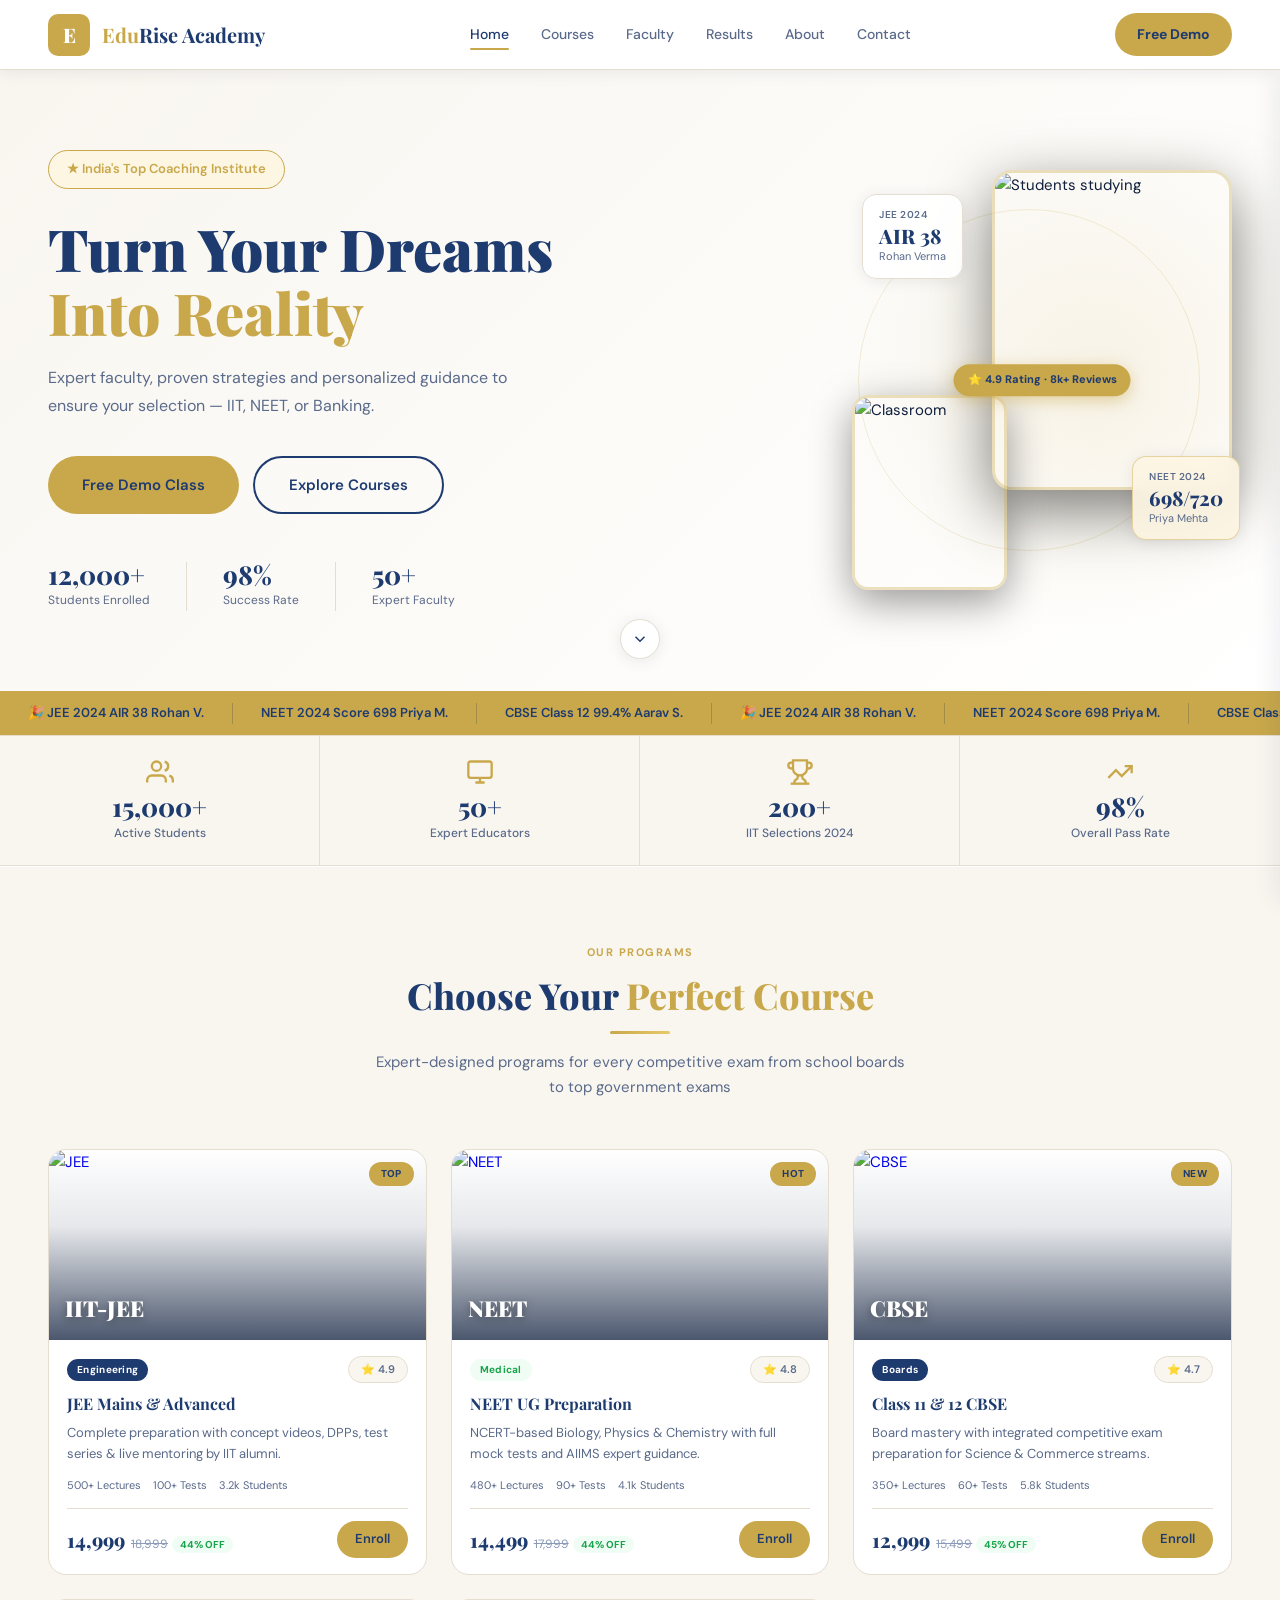
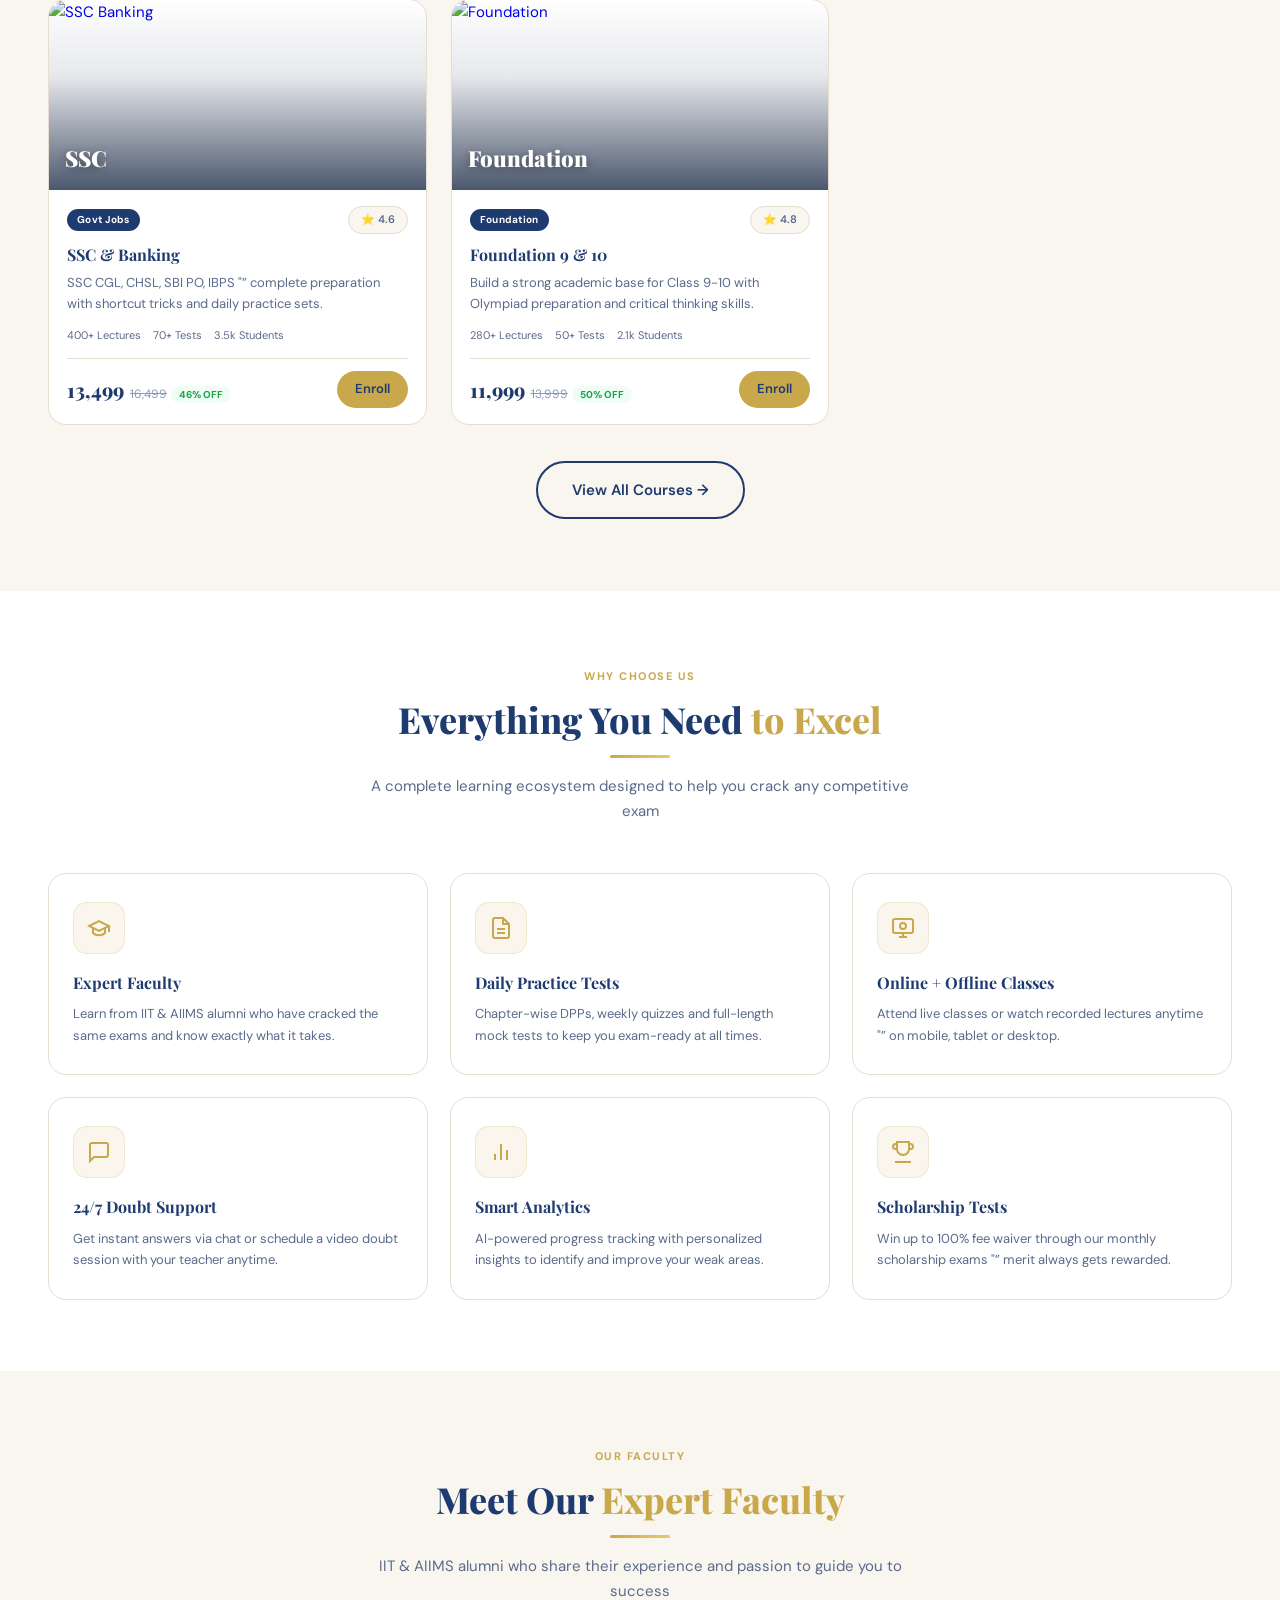
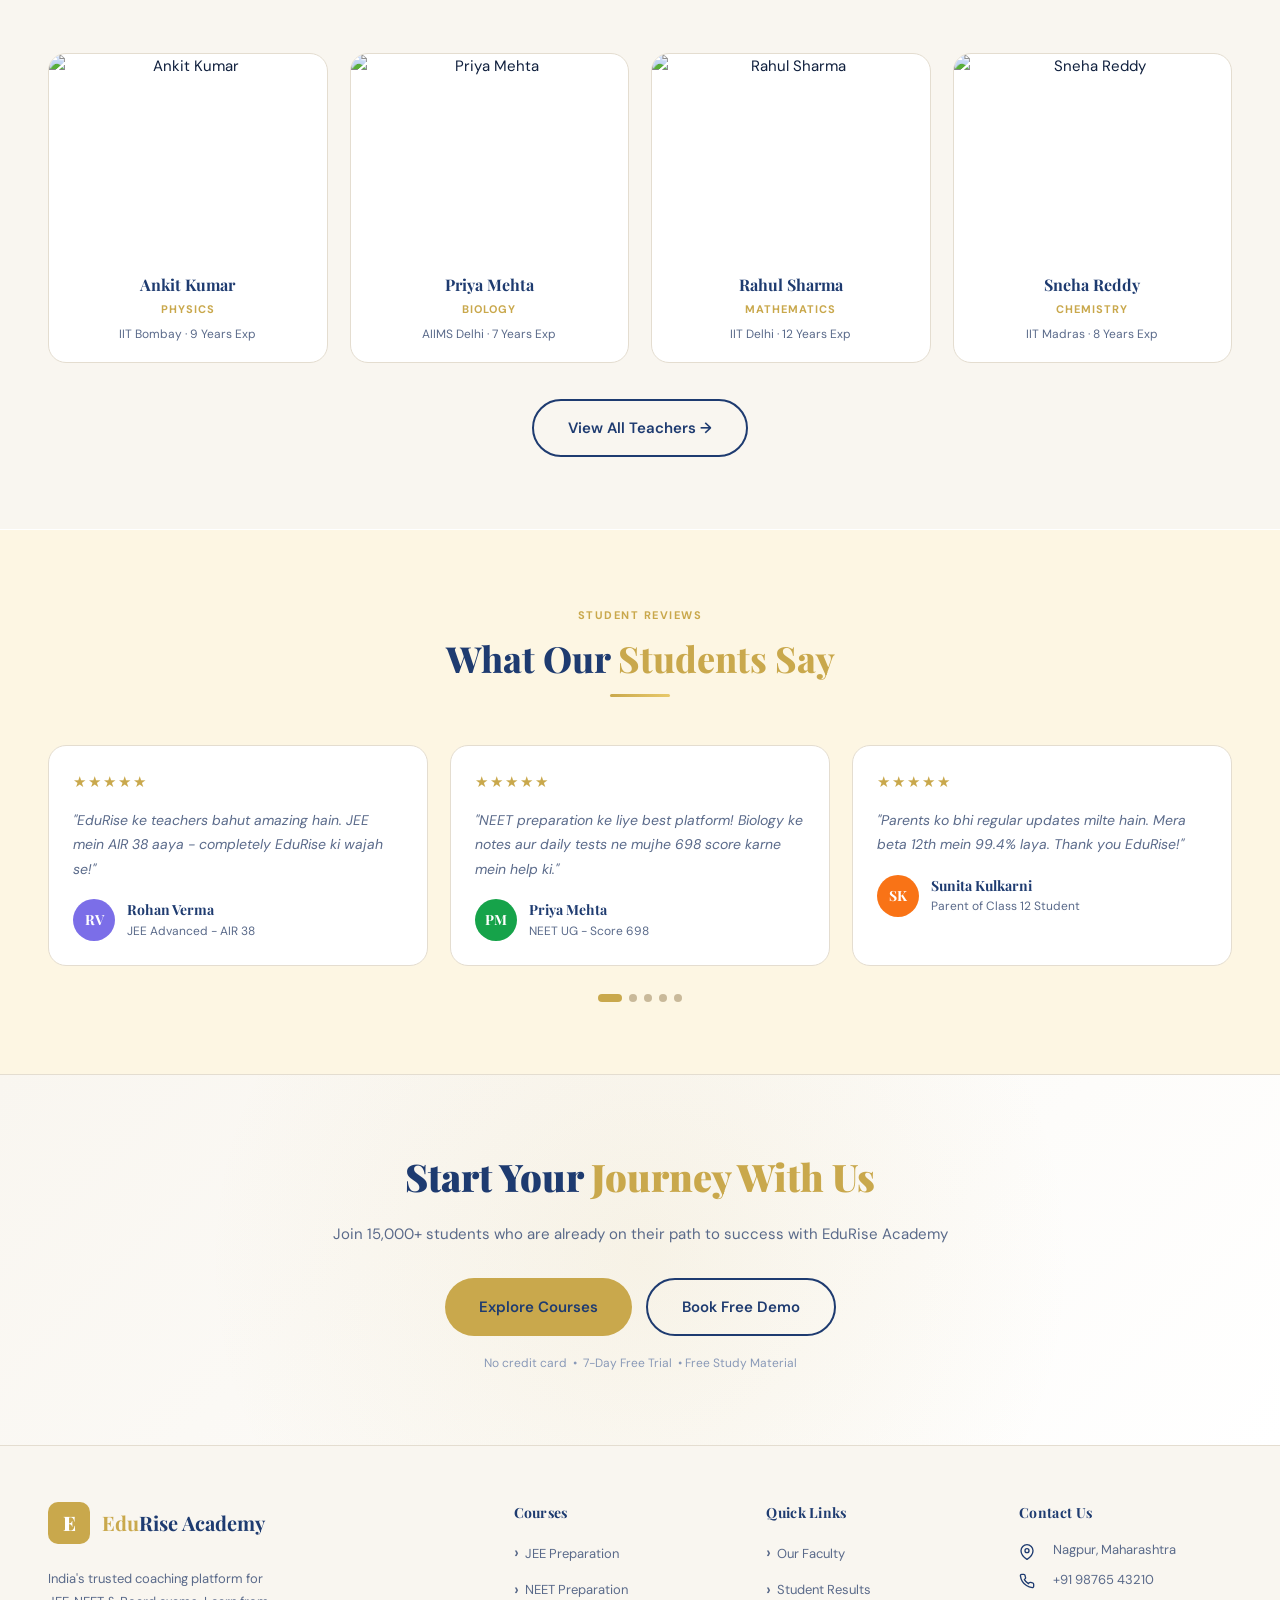
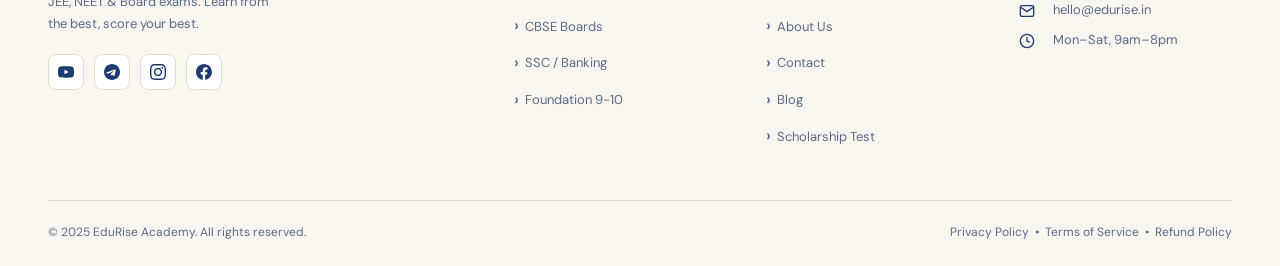
==== commit 064afde2: "Refactor results and teachers pages: removed UPSC references, updated footer text, and optimized scr" ====
--- a/index.html
+++ b/index.html
@@ -195,7 +195,7 @@
   <div class="hero-content">
     <div class="hero-badge">★ India's Top Coaching Institute</div>
     <h1>Turn Your Dreams<br><span>Into Reality</span></h1>
-    <p>Expert faculty, proven strategies and personalized guidance to ensure your selection — IIT, NEET, UPSC, or Banking.</p>
+    <p>Expert faculty, proven strategies and personalized guidance to ensure your selection — IIT, NEET, or Banking.</p>
     <div class="hero-actions">
       <a href="contact.html" class="btn btn-gold btn-lg">Free Demo Class</a>
       <a href="courses.html" class="btn btn-outline-navy btn-lg">Explore Courses</a>
@@ -240,13 +240,9 @@
     <div class="marquee-item">🎉 JEE 2024  AIR 38 Rohan V.</div>
     <div class="marquee-item">NEET 2024 Score 698 Priya M.</div>
     <div class="marquee-item">CBSE Class 12 99.4% Aarav S.</div>
-    <div class="marquee-item">UPSC 2024 Rank 112 Ananya K.</div>
-    <div class="marquee-item">⚙️ GATE 2024 AIR 28 Vikram R.</div>
     <div class="marquee-item">🎉 JEE 2024 AIR 38 Rohan V.</div>
     <div class="marquee-item">NEET 2024 Score 698 Priya M.</div>
     <div class="marquee-item"> CBSE Class 12 99.4% Aarav S.</div>
-    <div class="marquee-item">UPSC 2024 Rank 112 Ananya K.</div>
-    <div class="marquee-item">⚙️ GATE 2024 AIR 28 Vikram R.</div>
   </div>
 </div>
 
@@ -336,24 +332,6 @@
     <a href="courses.html" style="text-decoration:none">
     <div class="course-card">
       <div class="course-thumb">
-        <img src="https://images.unsplash.com/photo-1450101499163-c8848c66ca85?w=600&q=80" alt="UPSC">
-        <div class="course-thumb-overlay"><span class="course-thumb-title">UPSC</span></div>
-      </div>
-      <div class="course-body">
-        <div class="course-meta"><span class="badge badge-navy">Govt Exam</span><span class="tag">⭐ 4.8</span></div>
-        <h3>UPSC Civil Services</h3>
-        <p>Complete Prelims to Interview preparation with experienced IAS mentors and daily current affairs.</p>
-        <div class="course-info"><span>600+ Lectures</span><span>80+ Tests</span><span>1.8k Students</span></div>
-        <div class="course-footer">
-          <div><span class="price-new">17,999</span><span class="price-old">14,999</span><span class="price-off">47% OFF</span></div>
-          <a href="courses.html" class="btn btn-gold btn-sm">Enroll</a>
-        </div>
-      </div>
-    </div></a>
-
-    <a href="courses.html" style="text-decoration:none">
-    <div class="course-card">
-      <div class="course-thumb">
         <img src="https://images.unsplash.com/photo-1554224155-6726b3ff858f?w=600&q=80" alt="SSC Banking">
         <div class="course-thumb-overlay"><span class="course-thumb-title">SSC</span></div>
       </div>
@@ -508,7 +486,7 @@
   <div class="footer-grid">
     <div class="footer-brand">
       <a href="index.html" class="logo" style="display:inline-flex;margin-bottom:12px"><div class="logo-icon">E</div><div class="logo-text" style="color:var(--navy)"><span>Edu</span>Rise Academy</div></a>
-      <p>India's trusted coaching platform for JEE, NEET, UPSC & Board exams. Learn from the best, score your best.</p>
+      <p>India's trusted coaching platform for JEE, NEET & Board exams. Learn from the best, score your best.</p>
       <div class="social-links">
         <a class="social-link" href="#" title="YouTube"><svg viewBox="0 0 24 24" fill="currentColor"><path d="M23.5 6.2a3 3 0 0 0-2.1-2.1C19.5 3.5 12 3.5 12 3.5s-7.5 0-9.4.6A3 3 0 0 0 .5 6.2 31 31 0 0 0 0 12a31 31 0 0 0 .5 5.8 3 3 0 0 0 2.1 2.1c1.9.6 9.4.6 9.4.6s7.5 0 9.4-.6a3 3 0 0 0 2.1-2.1A31 31 0 0 0 24 12a31 31 0 0 0-.5-5.8zM9.7 15.5V8.5l6.3 3.5-6.3 3.5z"/></svg></a>
         <a class="social-link" href="#" title="Telegram"><svg viewBox="0 0 24 24" fill="currentColor"><path d="M12 0C5.4 0 0 5.4 0 12s5.4 12 12 12 12-5.4 12-12S18.6 0 12 0zm5.9 8.2-2 9.4c-.1.6-.5.8-1 .5l-2.7-2-1.3 1.2c-.1.1-.3.2-.6.2l.2-2.8 5-4.5c.2-.2 0-.3-.3-.1L6.4 14.5 3.8 13.7c-.6-.2-.6-.6.1-.8l11.6-4.5c.5-.2 1 .1.4.8z"/></svg></a>
@@ -521,7 +499,6 @@
       <a href="courses.html">JEE Preparation</a>
       <a href="courses.html">NEET Preparation</a>
       <a href="courses.html">CBSE Boards</a>
-      <a href="courses.html">UPSC / IAS</a>
       <a href="courses.html">SSC / Banking</a>
       <a href="courses.html">Foundation 9-10</a>
     </div>
@@ -559,7 +536,6 @@
   {text:"Parents ko bhi regular updates milte hain. Mera beta 12th mein 99.4% laya. Thank you EduRise!",name:"Sunita Kulkarni",course:"Parent of Class 12 Student",av:"SK",color:"#f97316"},
   {text:"Maths mein bahut darr lagta tha. Rahul sir ke sessions ke baad sab easy lagne laga. JEE Mains mein 99.2 percentile!",name:"Arjun Patel",course:"JEE Mains - 99.2 Percentile",av:"AP",color:"#0891b2"},
   {text:"Chemistry ke organic reactions yaad hi nahi hote the. Sneha maam ki visual teaching se sab clear ho gaya!",name:"Divya Nair",course:"NEET UG - Chemistry 340/360",av:"DN",color:"#7c3aed"},
-  {text:"UPSC ki preparation ke liye Vikram sir ka guidance best hai. Rank 204 IAS mili!",name:"Karan Mehta",course:"UPSC IAS - Rank 204",av:"KM",color:"#c9a84c"},
 ];
 (function(){
   const track=document.getElementById('testiTrack');
@@ -586,186 +562,7 @@
   function startAuto(){timer=setInterval(()=>{cur=(cur+1)%reviews.length;render();},3500);}
   render();startAuto();
 })();
-// ENHANCED SCROLL ANIMATION SCRIPT
-// Replace old IntersectionObserver block with this full script
-
-(function(){
-  // ── CSS for all animation variants ──
-  var style = document.createElement('style');
-  style.textContent = `
-    /* Base reveal state */
-    .sa{opacity:0;transition-property:opacity,transform;transition-timing-function:cubic-bezier(.22,.8,.44,1);transition-duration:.55s;will-change:opacity,transform}
-    .sa.visible{opacity:1;transform:none!important}
-
-    /* Variants */
-    .sa-up{transform:translateY(32px)}
-    .sa-down{transform:translateY(-24px)}
-    .sa-left{transform:translateX(-36px)}
-    .sa-right{transform:translateX(36px)}
-    .sa-scale{transform:scale(.88)}
-    .sa-fade{transform:none}
-
-    /* Stagger delays */
-    .sa-d1{transition-delay:.05s}
-    .sa-d2{transition-delay:.12s}
-    .sa-d3{transition-delay:.19s}
-    .sa-d4{transition-delay:.26s}
-    .sa-d5{transition-delay:.33s}
-    .sa-d6{transition-delay:.40s}
-    .sa-d7{transition-delay:.47s}
-    .sa-d8{transition-delay:.54s}
-  `;
-  document.head.appendChild(style);
-
-  // ── Tag individual elements with animation classes ──
-  function tagElements(){
-    // Section headers
-    document.querySelectorAll('.section-label').forEach(function(el){
-      addClass(el,'sa sa-up sa-d1');
-    });
-    document.querySelectorAll('.section-header h2').forEach(function(el){
-      addClass(el,'sa sa-up sa-d2');
-    });
-    document.querySelectorAll('.section-header p, .section-header .gold-divider').forEach(function(el){
-      addClass(el,'sa sa-up sa-d3');
-    });
-
-    // Stat items — staggered
-    document.querySelectorAll('.stats-bar').forEach(function(bar){
-      bar.querySelectorAll('.stat-item').forEach(function(el,i){
-        addClass(el,'sa sa-up sa-d'+(i+1));
-      });
-    });
-
-    // Course cards — staggered
-    document.querySelectorAll('.courses-grid .course-card, .courses-grid > a').forEach(function(el,i){
-      addClass(el,'sa sa-up sa-d'+(Math.min(i%3,5)+1));
-    });
-
-    // Why / value cards
-    document.querySelectorAll('.why-card, .value-card').forEach(function(el,i){
-      addClass(el,'sa sa-up sa-d'+(Math.min(i%3,5)+1));
-    });
-
-    // Faculty / Team cards
-    document.querySelectorAll('.faculty-card, .team-card').forEach(function(el,i){
-      addClass(el,'sa sa-scale sa-d'+(Math.min(i%4,5)+1));
-    });
-
-    // Testimonial cards
-    document.querySelectorAll('.testi-card').forEach(function(el,i){
-      addClass(el,'sa sa-up sa-d'+(Math.min(i%3,5)+1));
-    });
-
-    // Award cards
-    document.querySelectorAll('.award-card').forEach(function(el,i){
-      addClass(el,'sa sa-left sa-d'+(Math.min(i%3,5)+1));
-    });
-
-    // Timeline items
-    document.querySelectorAll('.timeline-item').forEach(function(el,i){
-      addClass(el,'sa sa-left sa-d'+(Math.min(i,5)+1));
-    });
-
-    // Contact info items
-    document.querySelectorAll('.contact-info-item').forEach(function(el,i){
-      addClass(el,'sa sa-left sa-d'+(i+1));
-    });
-
-    // Contact form (slide from right)
-    document.querySelectorAll('.contact-form-card, .contact-map-card').forEach(function(el){
-      addClass(el,'sa sa-right sa-d2');
-    });
-
-    // Hero elements
-    document.querySelectorAll('.hero-badge, .hero-content .btn, .hero-content h1').forEach(function(el,i){
-      addClass(el,'sa sa-up sa-d'+(i+1));
-    });
-    document.querySelectorAll('.hero-right, .hero-graphic').forEach(function(el){
-      addClass(el,'sa sa-scale sa-d2');
-    });
-    document.querySelectorAll('.hero-float-card').forEach(function(el,i){
-      addClass(el,'sa sa-up sa-d'+(i+3));
-    });
-    document.querySelectorAll('.hero-float-card2').forEach(function(el){
-      addClass(el,'sa sa-up sa-d4');
-    });
-    document.querySelectorAll('.h-stat-divider,.h-stat-num,.h-stat-label').forEach(function(el,i){
-      addClass(el,'sa sa-up sa-d'+(Math.min(i%3,5)+3));
-    });
-
-    // Page hero (inner page)
-    document.querySelectorAll('.page-hero-content').forEach(function(el){
-      addClass(el,'sa sa-left sa-d1');
-    });
-
-    // Result / topper cards
-    document.querySelectorAll('.result-card, .topper-card').forEach(function(el,i){
-      addClass(el,'sa sa-up sa-d'+(Math.min(i%4,5)+1));
-    });
-
-    // Teacher cards
-    document.querySelectorAll('.teacher-card').forEach(function(el,i){
-      addClass(el,'sa sa-up sa-d'+(Math.min(i%3,5)+1));
-    });
-
-    // CTA section inner content
-    document.querySelectorAll('.cta-section h2, .cta-section p, .cta-section .btn').forEach(function(el,i){
-      addClass(el,'sa sa-up sa-d'+(i+1));
-    });
-
-    // Footer columns
-    document.querySelectorAll('.footer-grid > div').forEach(function(el,i){
-      addClass(el,'sa sa-up sa-d'+(i+1));
-    });
-
-    // FAQ items
-    document.querySelectorAll('.faq-item').forEach(function(el,i){
-      addClass(el,'sa sa-up sa-d'+(Math.min(i%5,5)+1));
-    });
-
-    // Social contact grid items
-    document.querySelectorAll('.social-contact-grid > div').forEach(function(el,i){
-      addClass(el,'sa sa-up sa-d'+(i+1));
-    });
-
-    // Chart section
-    document.querySelectorAll('.chart-section').forEach(function(el){
-      addClass(el,'sa sa-up sa-d1');
-    });
-
-    // Gold divider lines
-    document.querySelectorAll('.gold-divider').forEach(function(el){
-      addClass(el,'sa sa-scale sa-d3');
-    });
-  }
-
-  function addClass(el, classes){
-    // Don't double-tag
-    if(el.classList.contains('sa')) return;
-    classes.split(' ').forEach(function(c){ if(c) el.classList.add(c); });
-  }
-
-  // ── IntersectionObserver ──
-  var observer = new IntersectionObserver(function(entries){
-    entries.forEach(function(entry){
-      if(entry.isIntersecting){
-        entry.target.classList.add('visible');
-        observer.unobserve(entry.target);
-      }
-    });
-  },{threshold:0, rootMargin:'0px 0px -40px 0px'});
-
-  function observeAll(){
-    document.querySelectorAll('.sa').forEach(function(el){
-      observer.observe(el);
-    });
-  }
-
-  // Run after DOM
-  tagElements();
-  observeAll();
-})();
+(function(){var o=new IntersectionObserver(function(e){e.forEach(function(n){if(n.isIntersecting){n.target.classList.add('visible');o.unobserve(n.target);}});},{threshold:0,rootMargin:'0px 0px -30px 0px'});document.querySelectorAll('.section,.stats-bar,.cta-section,.marquee-wrap').forEach(function(el){el.classList.add('reveal');o.observe(el);});})();
 </script>
 </body>
 </html>
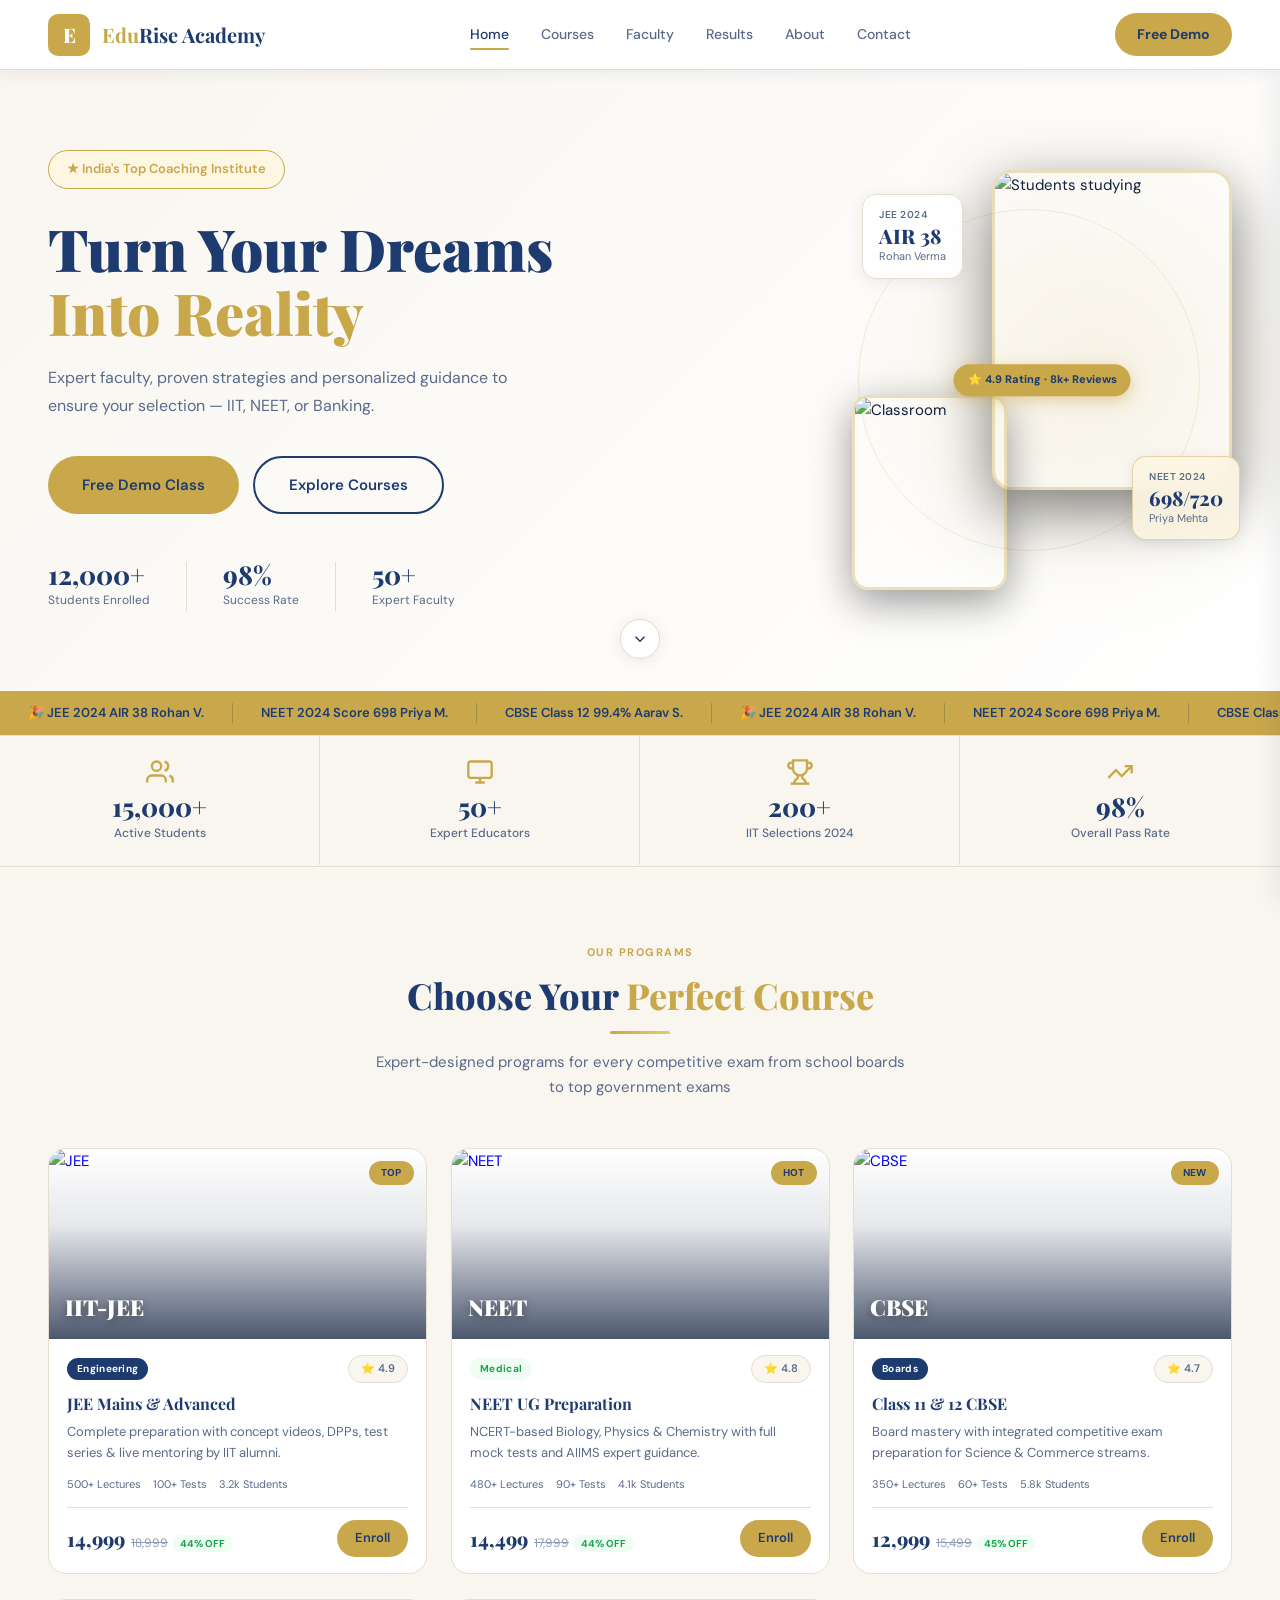
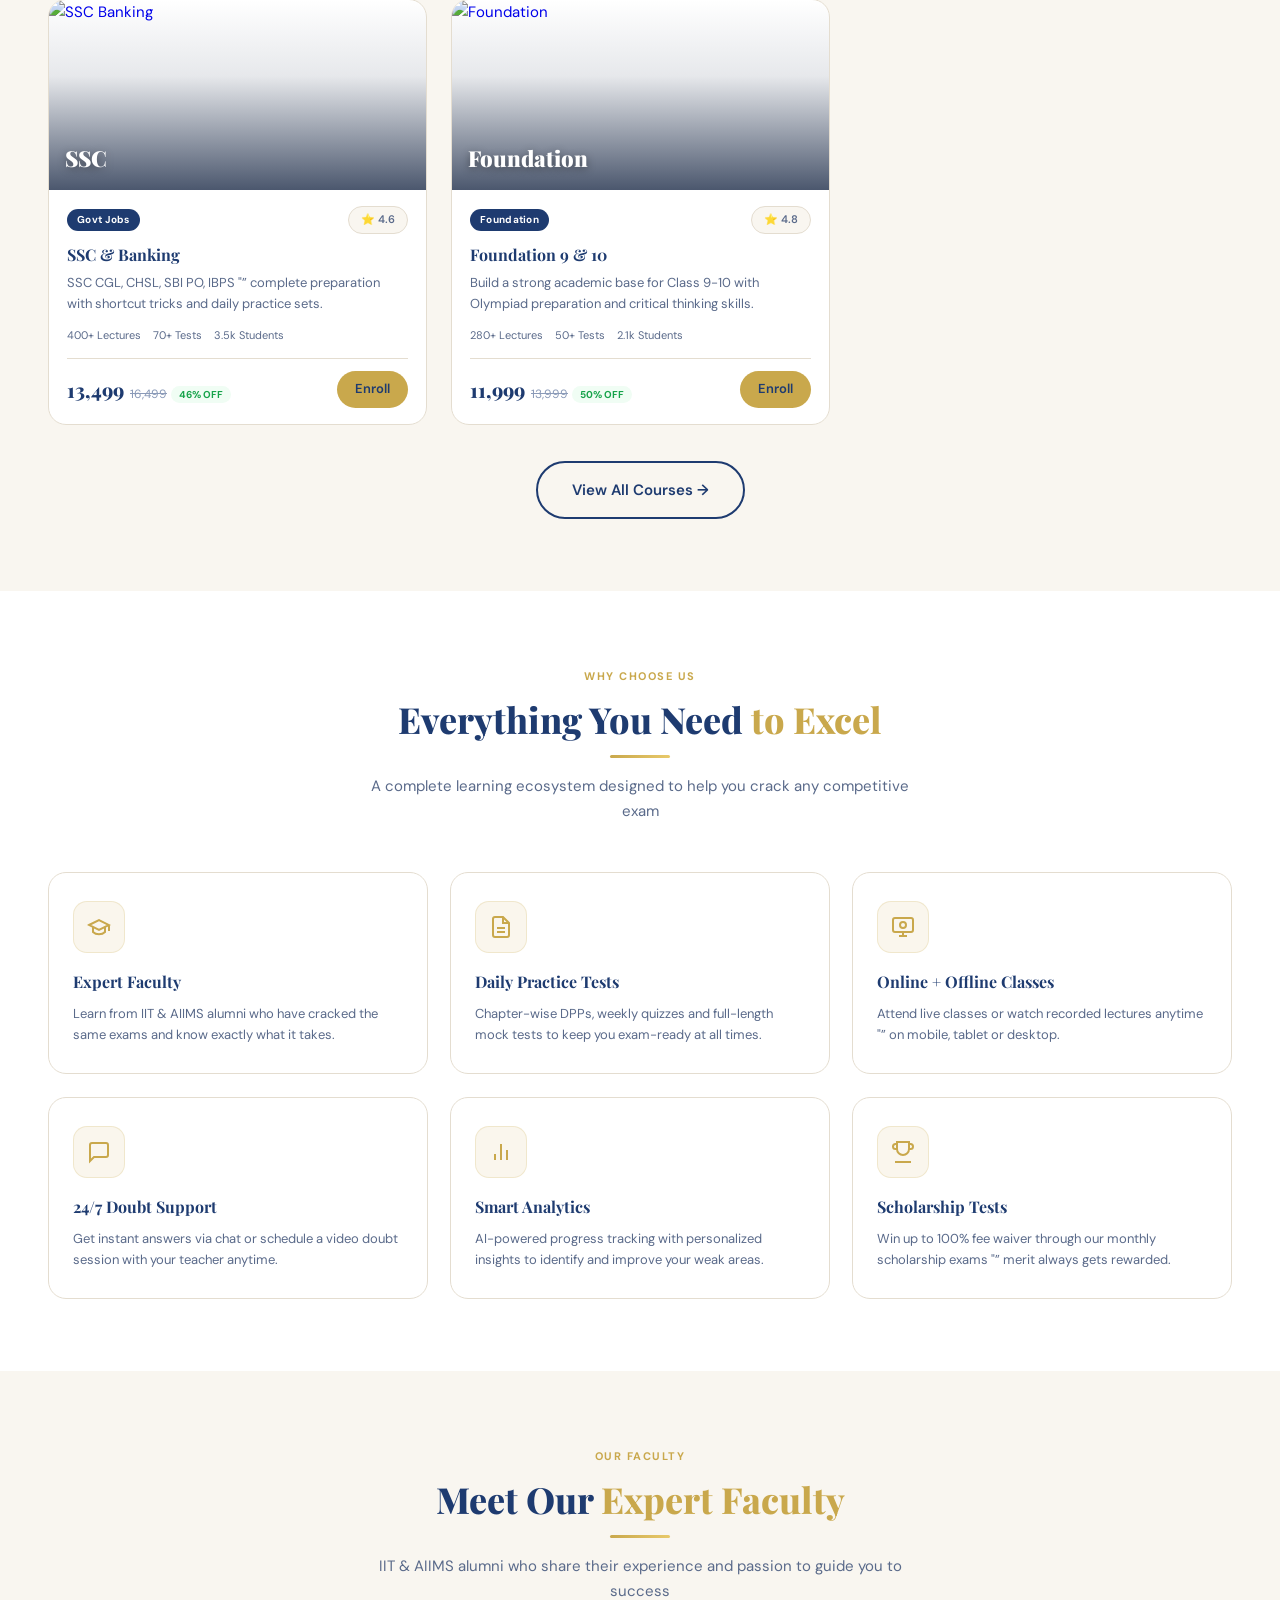
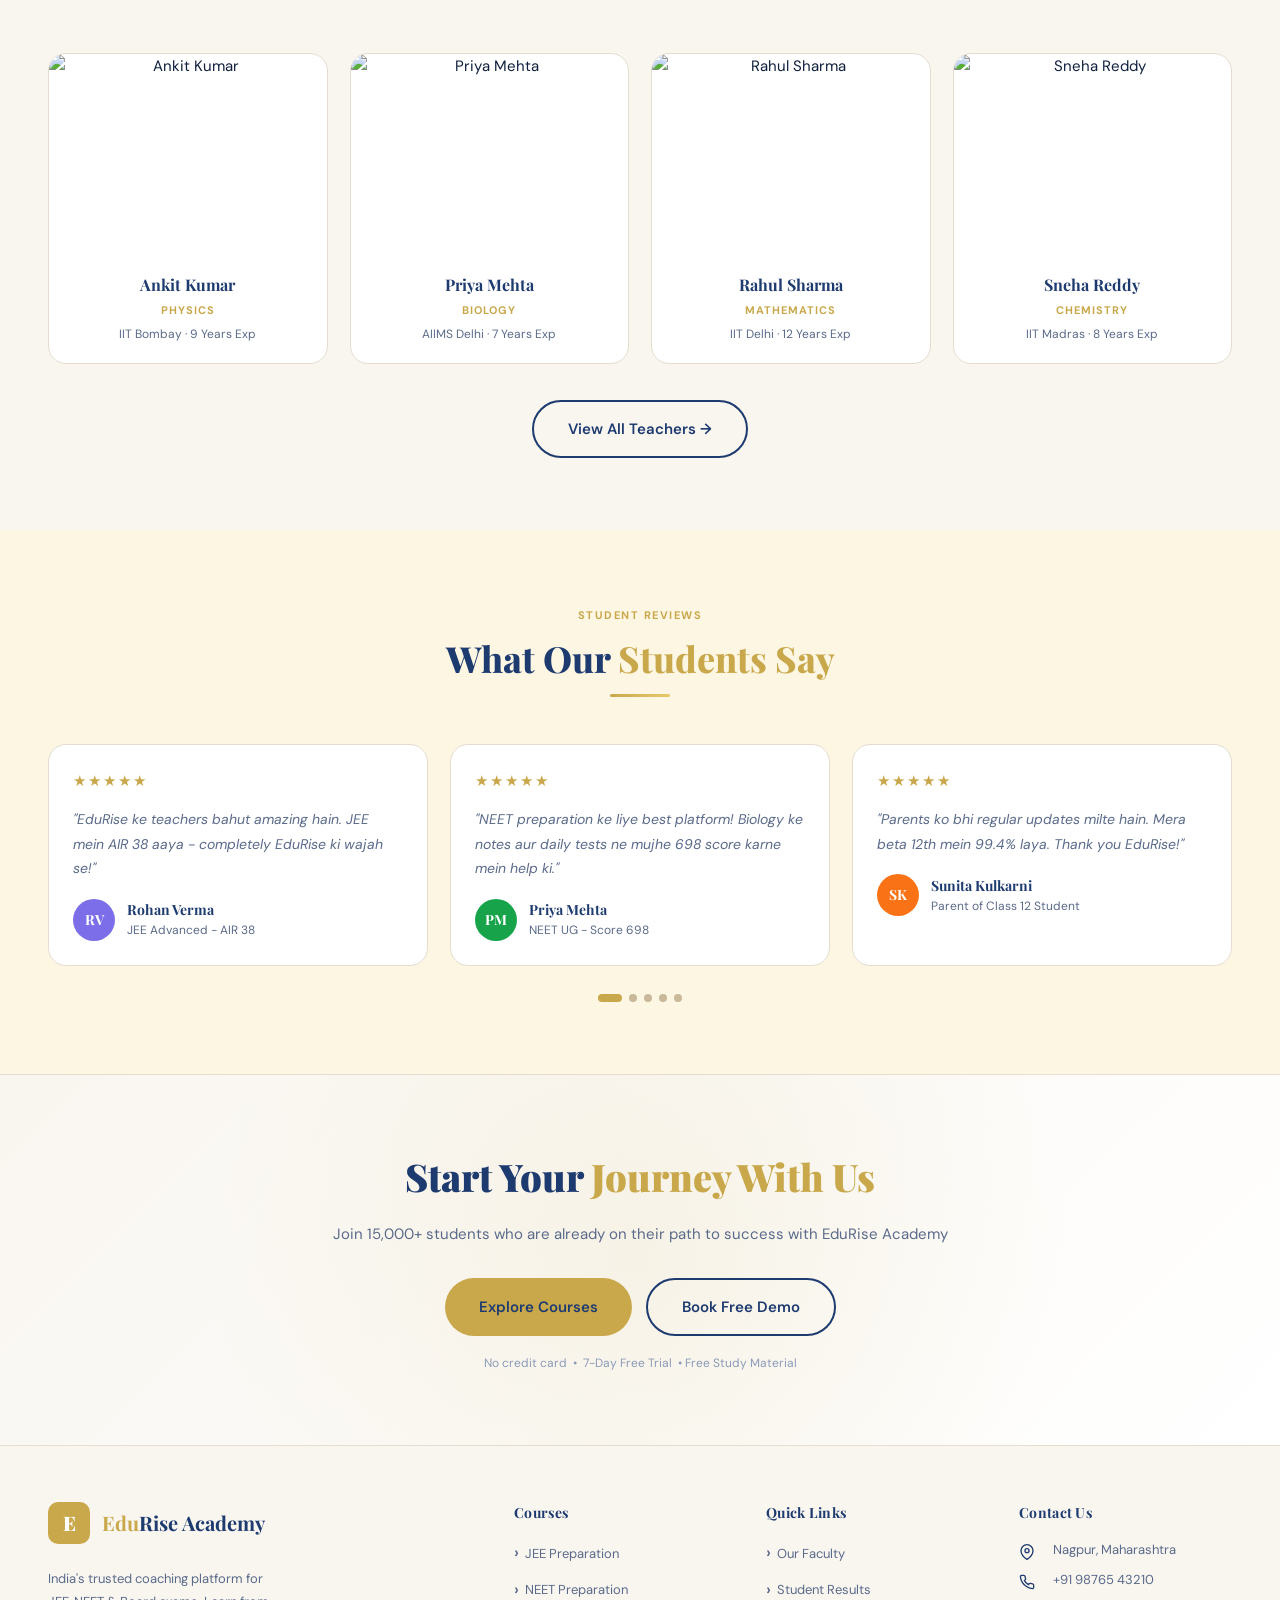
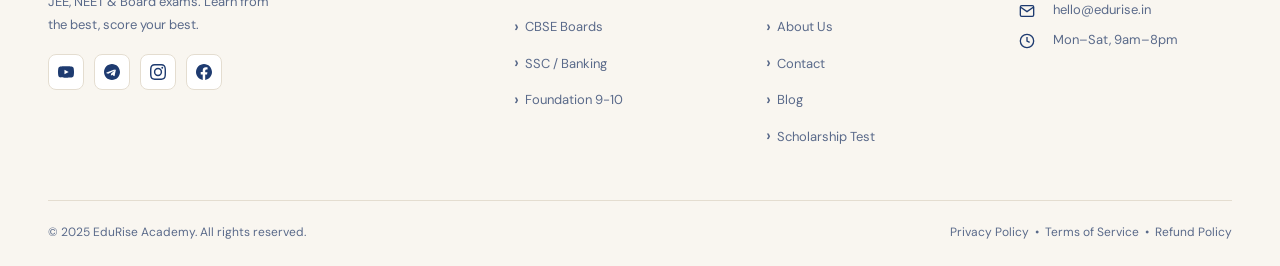
==== commit 49fa4382: "Enhance scroll animations for various elements using IntersectionObserver. Updated reveal classes an" ====
--- a/index.html
+++ b/index.html
@@ -562,7 +562,61 @@
   function startAuto(){timer=setInterval(()=>{cur=(cur+1)%reviews.length;render();},3500);}
   render();startAuto();
 })();
-(function(){var o=new IntersectionObserver(function(e){e.forEach(function(n){if(n.isIntersecting){n.target.classList.add('visible');o.unobserve(n.target);}});},{threshold:0,rootMargin:'0px 0px -30px 0px'});document.querySelectorAll('.section,.stats-bar,.cta-section,.marquee-wrap').forEach(function(el){el.classList.add('reveal');o.observe(el);});})();
+(function(){
+  function observe(el){
+    var io=new IntersectionObserver(function(entries){
+      if(entries[0].isIntersecting){entries[0].target.classList.add('visible');io.disconnect();}
+    },{threshold:0.12,rootMargin:'0px 0px -50px 0px'});
+    io.observe(el);
+  }
+
+  // Section headers — each word fades in
+  document.querySelectorAll('.section-header').forEach(function(el){
+    el.classList.add('reveal');observe(el);
+  });
+
+  // Stats — one by one
+  document.querySelectorAll('.stat-item').forEach(function(el,i){
+    el.classList.add('reveal');
+    el.style.transitionDelay=(i*0.12)+'s';
+    observe(el);
+  });
+
+  // Course cards — one by one
+  document.querySelectorAll('.course-card').forEach(function(el,i){
+    el.classList.add('reveal');
+    el.style.transitionDelay=(i*0.13)+'s';
+    observe(el);
+  });
+
+  // Why cards — one by one
+  document.querySelectorAll('.why-card').forEach(function(el,i){
+    el.classList.add('reveal');
+    el.style.transitionDelay=(i*0.12)+'s';
+    observe(el);
+  });
+
+  // Faculty cards — scale up one by one
+  document.querySelectorAll('.faculty-card').forEach(function(el,i){
+    el.classList.add('reveal-scale');
+    el.style.transitionDelay=(i*0.13)+'s';
+    observe(el);
+  });
+
+  // CTA
+  document.querySelectorAll('.cta-section h2,.cta-section p,.cta-actions,.cta-note').forEach(function(el,i){
+    el.classList.add('reveal');
+    el.style.transitionDelay=(i*0.15)+'s';
+    observe(el);
+  });
+
+  // Footer columns
+  document.querySelectorAll('.footer-grid > div').forEach(function(el,i){
+    el.classList.add('reveal');
+    el.style.transitionDelay=(i*0.1)+'s';
+    observe(el);
+  });
+})();
 </script>
 </body>
 </html>
--- a/style.css
+++ b/style.css
@@ -124,8 +124,19 @@
 .gold-divider{width:60px;height:3px;background:linear-gradient(90deg,var(--gold),var(--gold-light));border-radius:2px;margin:14px auto 0}
 
 /* ── SCROLL ANIMATION ── */
-.reveal{opacity:0;transform:translateY(18px);transition:opacity .3s ease,transform .3s ease;will-change:opacity,transform}
+.reveal{opacity:0;transform:translateY(40px);transition:opacity .6s cubic-bezier(.22,1,.36,1),transform .6s cubic-bezier(.22,1,.36,1);will-change:opacity,transform}
 .reveal.visible{opacity:1;transform:none}
+.reveal-left{opacity:0;transform:translateX(-50px);transition:opacity .6s cubic-bezier(.22,1,.36,1),transform .6s cubic-bezier(.22,1,.36,1)}
+.reveal-left.visible{opacity:1;transform:none}
+.reveal-right{opacity:0;transform:translateX(50px);transition:opacity .6s cubic-bezier(.22,1,.36,1),transform .6s cubic-bezier(.22,1,.36,1)}
+.reveal-right.visible{opacity:1;transform:none}
+.reveal-scale{opacity:0;transform:scale(.88);transition:opacity .6s cubic-bezier(.22,1,.36,1),transform .6s cubic-bezier(.22,1,.36,1)}
+.reveal-scale.visible{opacity:1;transform:scale(1)}
+[data-delay="1"]{transition-delay:.1s}
+[data-delay="2"]{transition-delay:.2s}
+[data-delay="3"]{transition-delay:.3s}
+[data-delay="4"]{transition-delay:.4s}
+[data-delay="5"]{transition-delay:.5s}
 
 /* ── RESPONSIVE ── */
 /* ── HAMBURGER ── */
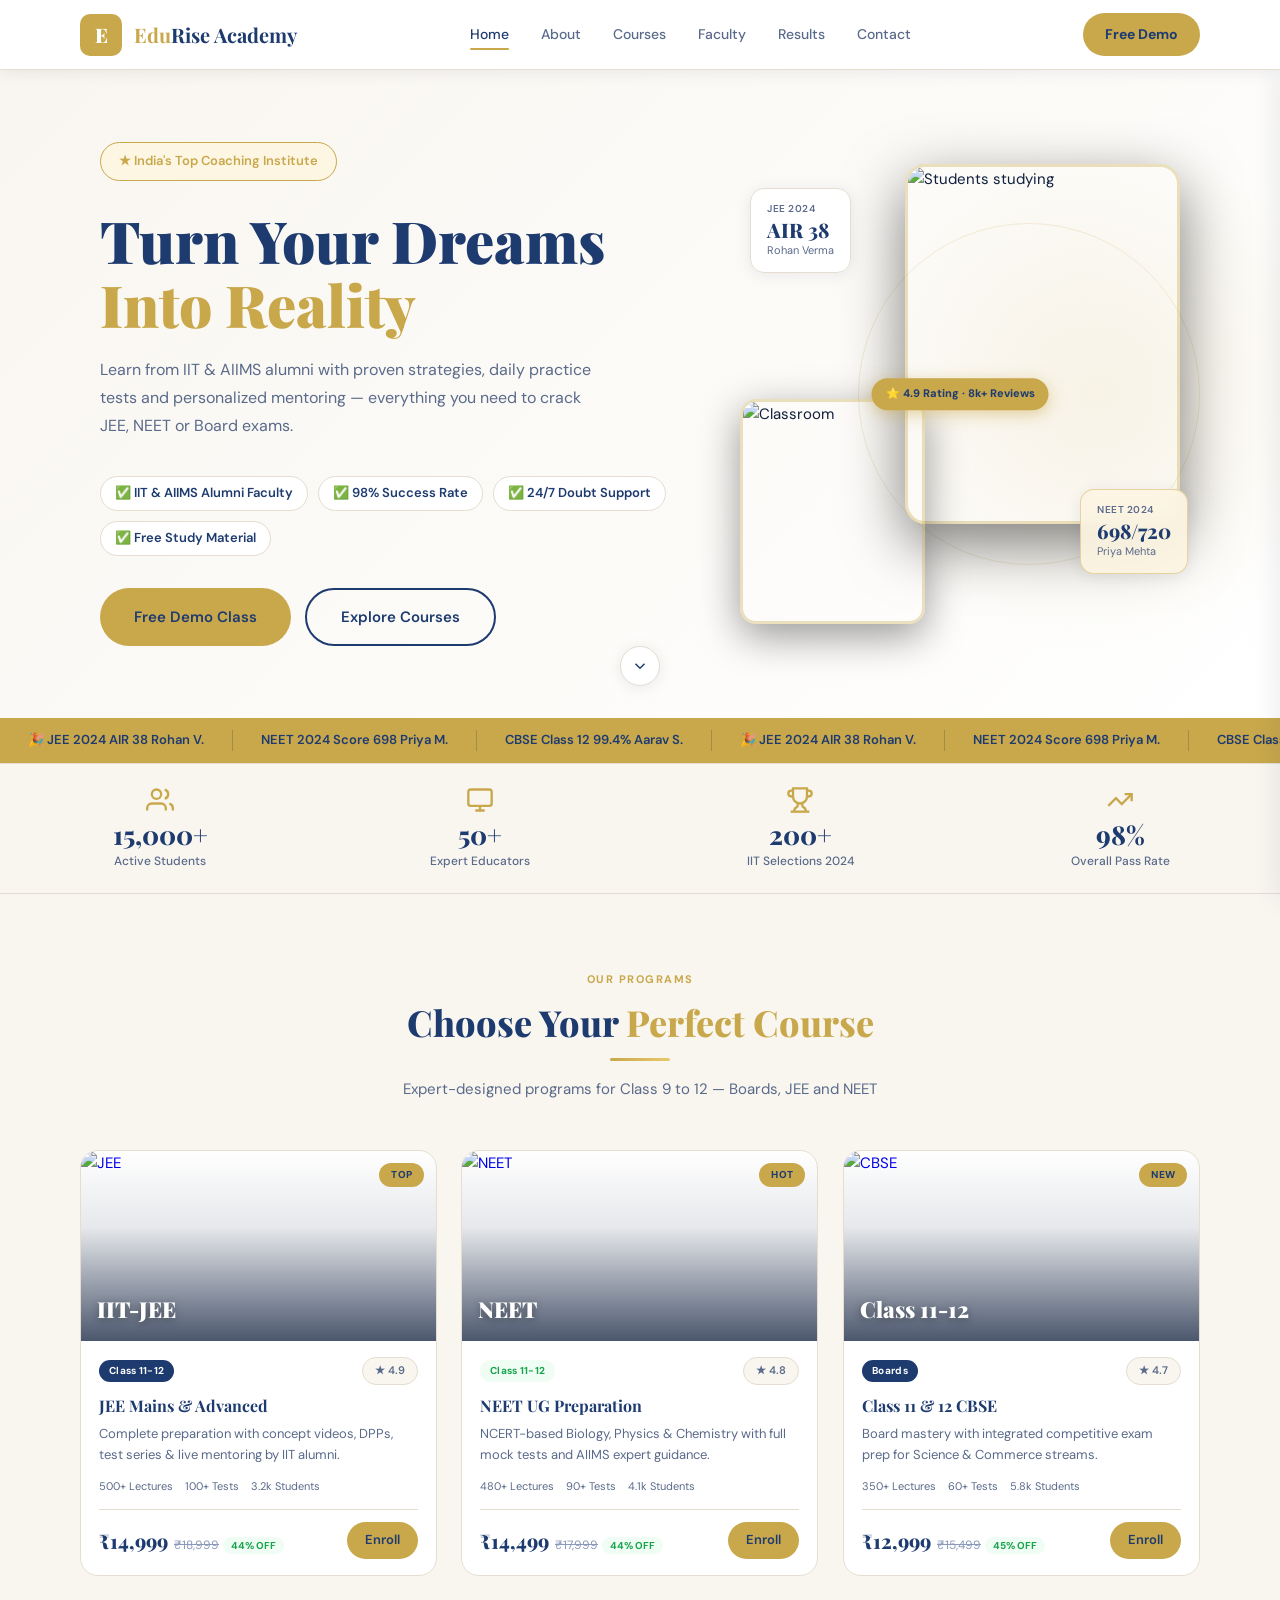
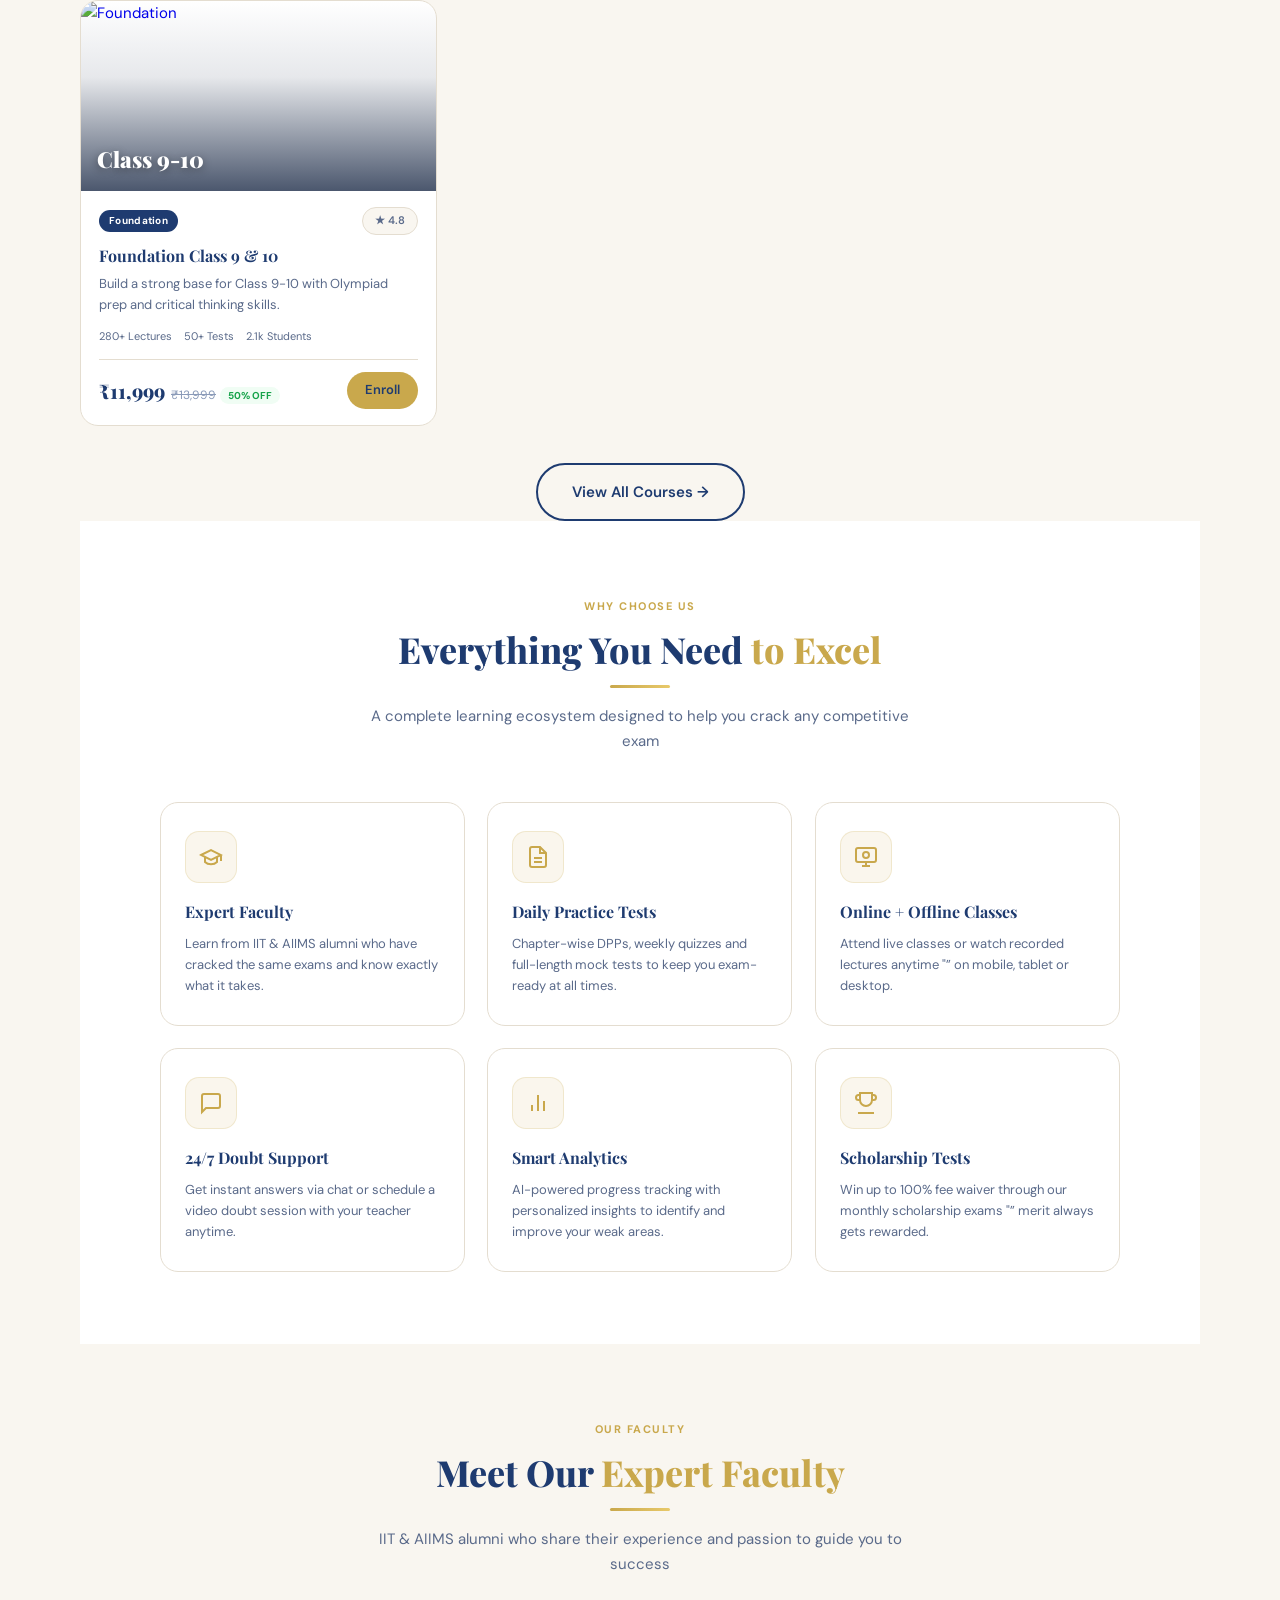
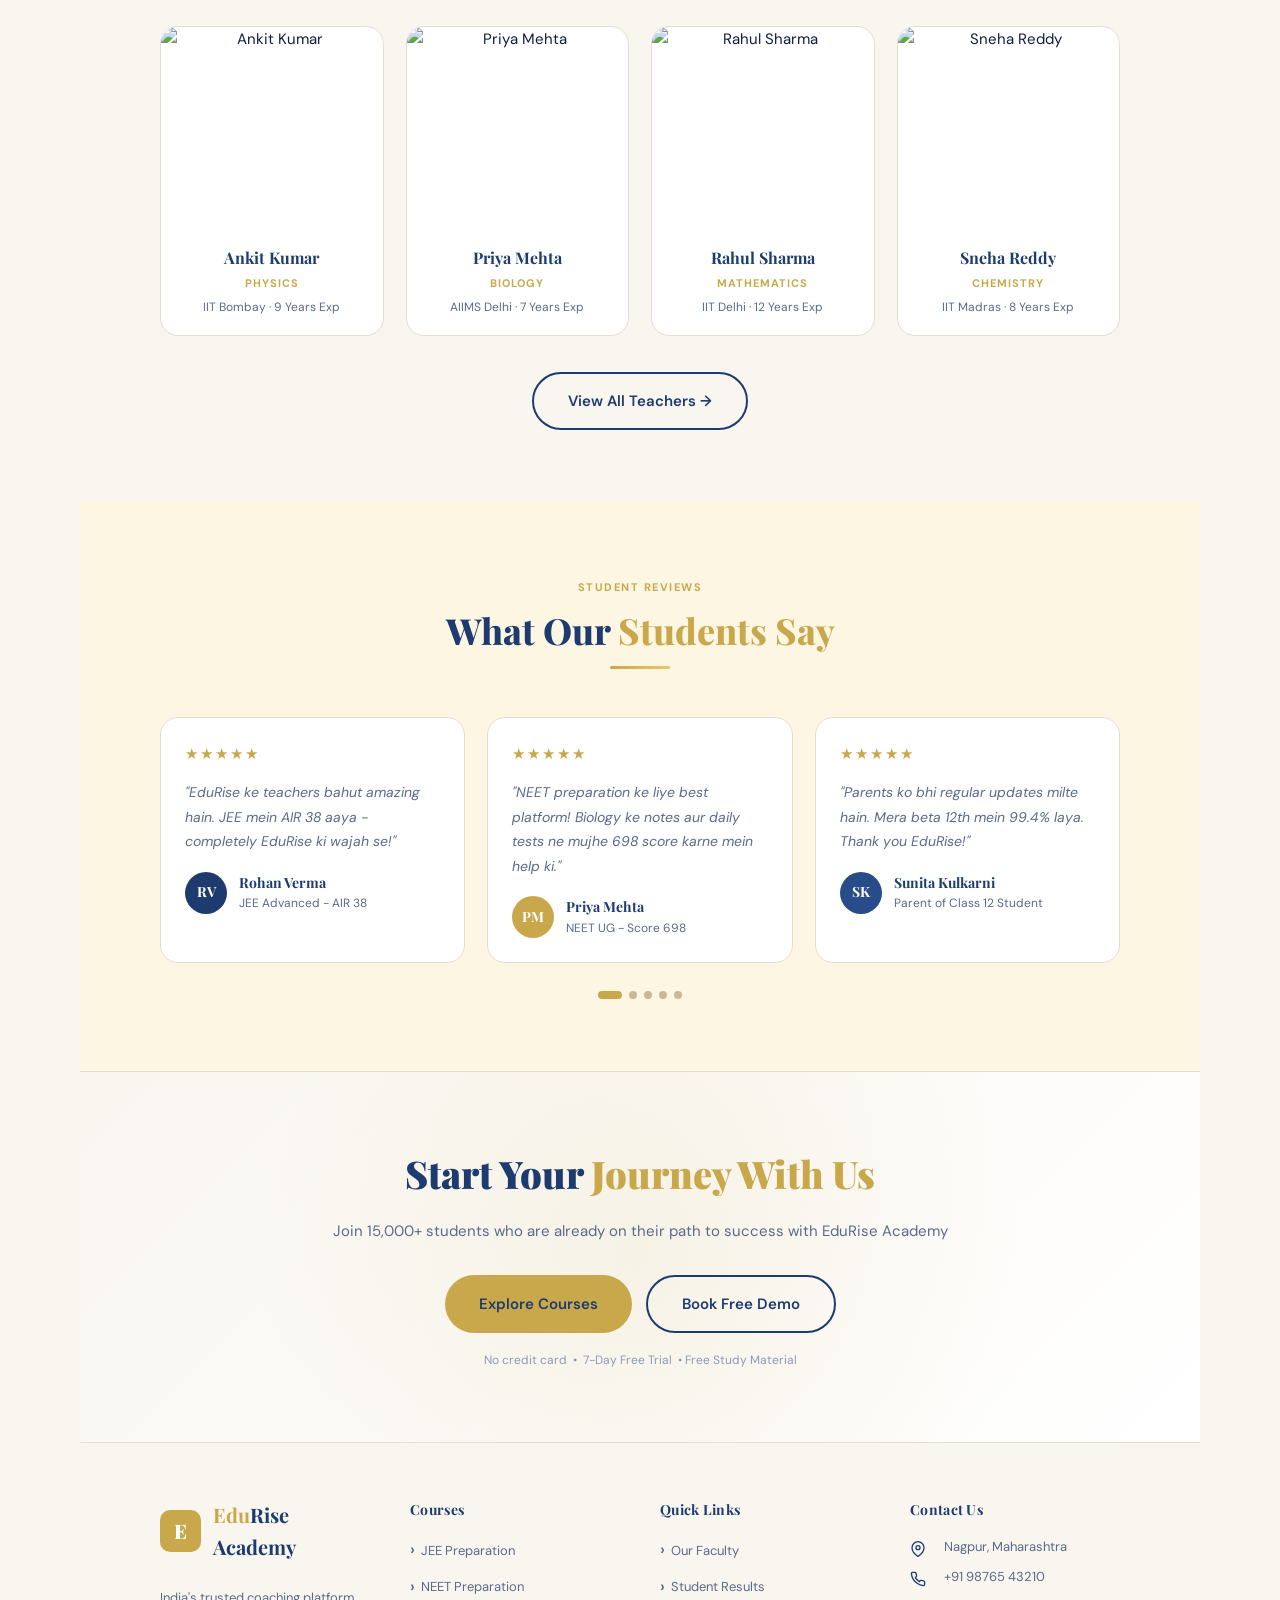
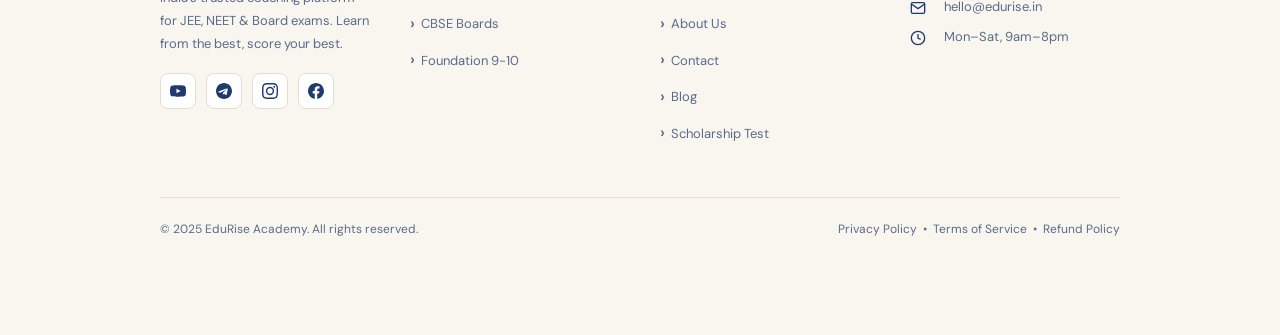
==== commit aad691fd: "Enhance results and faculty pages with updated styles and content; improve layout, add success metri" ====
--- a/index.html
+++ b/index.html
@@ -7,23 +7,21 @@
 <link rel="stylesheet" href="style.css">
 <style>
 /* HERO */
-.hero{background:linear-gradient(135deg,var(--off-white) 0%,var(--white) 100%);display:flex;align-items:center;justify-content:space-between;padding:80px 48px;position:relative;overflow:hidden;gap:48px}
+.hero{background:linear-gradient(135deg,var(--off-white) 0%,var(--white) 100%);display:flex;align-items:center;justify-content:space-between;padding:72px 100px;position:relative;overflow:hidden;gap:32px;min-height:580px}
 .hero::before{content:'';position:absolute;right:-80px;top:50%;transform:translateY(-50%);width:520px;height:520px;border-radius:50%;background:radial-gradient(circle,rgba(201,168,76,.12) 0%,transparent 70%)}
 .hero::after{content:'';position:absolute;right:80px;top:50%;transform:translateY(-50%);width:340px;height:340px;border-radius:50%;border:1px solid rgba(201,168,76,.2)}
 .hero-content{flex:1;position:relative;z-index:2}
-.hero-right{flex:0 0 380px;position:relative;z-index:2;height:420px}
+.hero-right{flex:0 0 440px;position:relative;z-index:2;height:460px}
 .hero-badge{display:inline-flex;align-items:center;gap:8px;background:var(--gold-bg);border:1px solid var(--gold);color:var(--gold);padding:8px 18px;border-radius:var(--radius-pill);font-size:13px;font-weight:600;margin-bottom:28px}
 .hero h1{font-family:'Playfair Display',serif;font-size:58px;font-weight:900;color:var(--navy);line-height:1.1;margin-bottom:20px}
 .hero h1 span{color:var(--gold)}
 .hero p{color:var(--text-muted);font-size:16px;line-height:1.75;margin-bottom:36px;max-width:500px}
-.hero-actions{display:flex;gap:14px;flex-wrap:wrap;margin-bottom:48px}
-.hero-stats{display:flex;gap:36px;flex-wrap:wrap}
-.h-stat-num{font-family:'Playfair Display',serif;font-size:26px;font-weight:800;color:var(--navy);line-height:1}
-.h-stat-label{font-size:12px;color:var(--text-muted);margin-top:3px}
-.h-stat-divider{width:1px;background:var(--border);align-self:stretch}
+.hero-trust{display:flex;flex-wrap:wrap;gap:10px;margin-bottom:32px}
+.hero-trust-item{font-size:13px;font-weight:600;color:var(--navy);background:var(--white);border:1px solid var(--border);padding:6px 14px;border-radius:var(--radius-pill)}
+.hero-actions{display:flex;gap:14px;flex-wrap:wrap;margin-bottom:0}
 /* hero right visual */
-.hero-img-main{width:240px;height:320px;border-radius:20px;object-fit:cover;object-position:center top;position:absolute;right:0;top:0;border:3px solid rgba(201,168,76,.35);box-shadow:0 20px 60px rgba(0,0,0,.5)}
-.hero-img-secondary{width:155px;height:195px;border-radius:16px;object-fit:cover;object-position:center top;position:absolute;left:0;bottom:0;border:3px solid rgba(201,168,76,.35);box-shadow:0 12px 40px rgba(0,0,0,.4)}
+.hero-img-main{width:275px;height:360px;border-radius:20px;object-fit:cover;object-position:center top;position:absolute;right:0;top:0;border:3px solid rgba(201,168,76,.35);box-shadow:0 20px 60px rgba(0,0,0,.5)}
+.hero-img-secondary{width:185px;height:225px;border-radius:16px;object-fit:cover;object-position:center top;position:absolute;left:0;bottom:0;border:3px solid rgba(201,168,76,.35);box-shadow:0 12px 40px rgba(0,0,0,.4)}
 .hero-float-card{position:absolute;left:10px;top:24px;background:rgba(255,255,255,.9);backdrop-filter:blur(12px);border:1px solid var(--border);border-radius:14px;padding:12px 16px;box-shadow:var(--shadow)}
 .hero-float-card2{position:absolute;right:-8px;bottom:50px;background:rgba(253,246,227,.9);backdrop-filter:blur(12px);border:1px solid rgba(201,168,76,.45);border-radius:14px;padding:12px 16px;box-shadow:var(--shadow)}
 .hfc-label{font-size:10px;color:var(--text-muted);font-weight:600;letter-spacing:.5px;text-transform:uppercase;margin-bottom:3px}
@@ -35,7 +33,7 @@
 
 /* COURSES */
 .courses-grid{display:grid;grid-template-columns:repeat(3,1fr);gap:24px}
-.courses-grid > a{display:contents}
+.courses-grid > a{text-decoration:none;display:contents}
 .course-card{background:var(--white);border:1px solid var(--border);border-radius:var(--radius-lg);overflow:hidden;cursor:pointer;transition:all .28s}
 .course-card:hover{box-shadow:var(--shadow-lg);transform:translateY(-5px);border-color:var(--gold)}
 .course-thumb{height:190px;position:relative;overflow:hidden}
@@ -123,7 +121,7 @@
   .testi-track{grid-template-columns:repeat(2,1fr)}
 }
 @media(max-width:768px){
-  .hero{padding:44px 20px;flex-direction:column;gap:0}
+  .hero{padding:44px 24px;flex-direction:column;gap:0;min-height:auto}
   .hero-content{width:100%;text-align:center}
   .hero h1{font-size:34px;margin-bottom:16px}
   .hero p{font-size:14px;margin-bottom:24px;max-width:100%}
@@ -165,10 +163,10 @@
   </a>
   <div class="nav-links">
     <a href="index.html" class="active">Home</a>
+    <a href="about.html">About</a>
     <a href="courses.html">Courses</a>
     <a href="teachers.html">Faculty</a>
     <a href="results.html">Results</a>
-    <a href="about.html">About</a>
     <a href="contact.html">Contact</a>
   </div>
   <div class="nav-btns">
@@ -180,10 +178,10 @@
 </nav>
 <div class="mobile-nav" id="mobileNav">
   <a href="index.html" class="active">Home</a>
+  <a href="about.html">About</a>
   <a href="courses.html">Courses</a>
   <a href="teachers.html">Faculty</a>
   <a href="results.html">Results</a>
-  <a href="about.html">About</a>
   <a href="contact.html">Contact</a>
   <div class="mobile-nav-btns" style="margin-top:16px">
     <a href="contact.html" class="btn btn-gold" style="justify-content:center;width:100%">Free Demo Class</a>
@@ -195,17 +193,16 @@
   <div class="hero-content">
     <div class="hero-badge">★ India's Top Coaching Institute</div>
     <h1>Turn Your Dreams<br><span>Into Reality</span></h1>
-    <p>Expert faculty, proven strategies and personalized guidance to ensure your selection — IIT, NEET, or Banking.</p>
+    <p>Learn from IIT & AIIMS alumni with proven strategies, daily practice tests and personalized mentoring — everything you need to crack JEE, NEET or Board exams.</p>
+    <div class="hero-trust">
+      <span class="hero-trust-item">✅ IIT &amp; AIIMS Alumni Faculty</span>
+      <span class="hero-trust-item">✅ 98% Success Rate</span>
+      <span class="hero-trust-item">✅ 24/7 Doubt Support</span>
+      <span class="hero-trust-item">✅ Free Study Material</span>
+    </div>
     <div class="hero-actions">
       <a href="contact.html" class="btn btn-gold btn-lg">Free Demo Class</a>
       <a href="courses.html" class="btn btn-outline-navy btn-lg">Explore Courses</a>
-    </div>
-    <div class="hero-stats">
-      <div><div class="h-stat-num">12,000+</div><div class="h-stat-label">Students Enrolled</div></div>
-      <div class="h-stat-divider"></div>
-      <div><div class="h-stat-num">98%</div><div class="h-stat-label">Success Rate</div></div>
-      <div class="h-stat-divider"></div>
-      <div><div class="h-stat-num">50+</div><div class="h-stat-label">Expert Faculty</div></div>
     </div>
   </div>
 
@@ -272,103 +269,88 @@
     <div class="section-label">Our Programs</div>
     <h2>Choose Your <span>Perfect Course</span></h2>
     <div class="gold-divider"></div>
-    <p style="margin-top:16px">Expert-designed programs for every competitive exam from school boards to top government exams</p>
+    <p style="margin-top:16px">Expert-designed programs for Class 9 to 12 — Boards, JEE and NEET</p>
   </div>
   <div class="courses-grid">
     <a href="courses.html" style="text-decoration:none">
-    <div class="course-card">
-      <div class="course-thumb">
-        <img src="https://images.unsplash.com/photo-1635070041078-e363dbe005cb?w=600&q=80" alt="JEE">
-        <div class="course-thumb-overlay"><span class="course-thumb-title">IIT-JEE</span></div><div class="course-thumb-badge">TOP</div>
-      </div>
-      <div class="course-body">
-        <div class="course-meta"><span class="badge badge-navy">Engineering</span><span class="tag">⭐ 4.9</span></div>
-        <h3>JEE Mains & Advanced</h3>
-        <p>Complete preparation with concept videos, DPPs, test series & live mentoring by IIT alumni.</p>
-        <div class="course-info"><span>500+ Lectures</span><span>100+ Tests</span><span>3.2k Students</span></div>
-        <div class="course-footer">
-          <div><span class="price-new">14,999</span><span class="price-old">18,999</span><span class="price-off">44% OFF</span></div>
-          <a href="courses.html" class="btn btn-gold btn-sm">Enroll</a>
-        </div>
-      </div>
-    </div></a>
-
+      <div class="course-card">
+        <div class="course-thumb">
+          <img src="https://images.unsplash.com/photo-1635070041078-e363dbe005cb?w=600&q=80" alt="JEE">
+          <div class="course-thumb-overlay"><span class="course-thumb-title">IIT-JEE</span></div>
+          <div class="course-thumb-badge">TOP</div>
+        </div>
+        <div class="course-body">
+          <div class="course-meta"><span class="badge badge-navy">Class 11-12</span><span class="tag">&#9733; 4.9</span></div>
+          <h3>JEE Mains &amp; Advanced</h3>
+          <p>Complete preparation with concept videos, DPPs, test series &amp; live mentoring by IIT alumni.</p>
+          <div class="course-info"><span>500+ Lectures</span><span>100+ Tests</span><span>3.2k Students</span></div>
+          <div class="course-footer">
+            <div><span class="price-new">&#8377;14,999</span><span class="price-old">&#8377;18,999</span><span class="price-off">44% OFF</span></div>
+            <a href="courses.html" class="btn btn-gold btn-sm">Enroll</a>
+          </div>
+        </div>
+      </div>
+    </a>
     <a href="courses.html" style="text-decoration:none">
-    <div class="course-card">
-      <div class="course-thumb">
-        <img src="https://images.unsplash.com/photo-1576091160550-2173dba999ef?w=600&q=80" alt="NEET">
-        <div class="course-thumb-overlay"><span class="course-thumb-title">NEET</span></div><div class="course-thumb-badge">HOT</div>
-      </div>
-      <div class="course-body">
-        <div class="course-meta"><span class="badge badge-green">Medical</span><span class="tag">⭐ 4.8</span></div>
-        <h3>NEET UG Preparation</h3>
-        <p>NCERT-based Biology, Physics & Chemistry with full mock tests and AIIMS expert guidance.</p>
-        <div class="course-info"><span>480+ Lectures</span><span>90+ Tests</span><span>4.1k Students</span></div>
-        <div class="course-footer">
-          <div><span class="price-new">14,499</span><span class="price-old">17,999</span><span class="price-off">44% OFF</span></div>
-          <a href="courses.html" class="btn btn-gold btn-sm">Enroll</a>
-        </div>
-      </div>
-    </div></a>
-
+      <div class="course-card">
+        <div class="course-thumb">
+          <img src="https://images.unsplash.com/photo-1576091160550-2173dba999ef?w=600&q=80" alt="NEET">
+          <div class="course-thumb-overlay"><span class="course-thumb-title">NEET</span></div>
+          <div class="course-thumb-badge">HOT</div>
+        </div>
+        <div class="course-body">
+          <div class="course-meta"><span class="badge badge-green">Class 11-12</span><span class="tag">&#9733; 4.8</span></div>
+          <h3>NEET UG Preparation</h3>
+          <p>NCERT-based Biology, Physics &amp; Chemistry with full mock tests and AIIMS expert guidance.</p>
+          <div class="course-info"><span>480+ Lectures</span><span>90+ Tests</span><span>4.1k Students</span></div>
+          <div class="course-footer">
+            <div><span class="price-new">&#8377;14,499</span><span class="price-old">&#8377;17,999</span><span class="price-off">44% OFF</span></div>
+            <a href="courses.html" class="btn btn-gold btn-sm">Enroll</a>
+          </div>
+        </div>
+      </div>
+    </a>
     <a href="courses.html" style="text-decoration:none">
-    <div class="course-card">
-      <div class="course-thumb">
-        <img src="https://images.unsplash.com/photo-1509062522246-3755977927d7?w=600&q=80" alt="CBSE">
-        <div class="course-thumb-overlay"><span class="course-thumb-title">CBSE</span></div><div class="course-thumb-badge">NEW</div>
-      </div>
-      <div class="course-body">
-        <div class="course-meta"><span class="badge badge-navy">Boards</span><span class="tag">⭐ 4.7</span></div>
-        <h3>Class 11 & 12 CBSE</h3>
-        <p>Board mastery with integrated competitive exam preparation for Science & Commerce streams.</p>
-        <div class="course-info"><span>350+ Lectures</span><span>60+ Tests</span><span>5.8k Students</span></div>
-        <div class="course-footer">
-          <div><span class="price-new">12,999</span><span class="price-old">15,499</span><span class="price-off">45% OFF</span></div>
-          <a href="courses.html" class="btn btn-gold btn-sm">Enroll</a>
-        </div>
-      </div>
-    </div></a>
-
+      <div class="course-card">
+        <div class="course-thumb">
+          <img src="https://images.unsplash.com/photo-1509062522246-3755977927d7?w=600&q=80" alt="CBSE">
+          <div class="course-thumb-overlay"><span class="course-thumb-title">Class 11-12</span></div>
+          <div class="course-thumb-badge">NEW</div>
+        </div>
+        <div class="course-body">
+          <div class="course-meta"><span class="badge badge-navy">Boards</span><span class="tag">&#9733; 4.7</span></div>
+          <h3>Class 11 &amp; 12 CBSE</h3>
+          <p>Board mastery with integrated competitive exam prep for Science &amp; Commerce streams.</p>
+          <div class="course-info"><span>350+ Lectures</span><span>60+ Tests</span><span>5.8k Students</span></div>
+          <div class="course-footer">
+            <div><span class="price-new">&#8377;12,999</span><span class="price-old">&#8377;15,499</span><span class="price-off">45% OFF</span></div>
+            <a href="courses.html" class="btn btn-gold btn-sm">Enroll</a>
+          </div>
+        </div>
+      </div>
+    </a>
     <a href="courses.html" style="text-decoration:none">
-    <div class="course-card">
-      <div class="course-thumb">
-        <img src="https://images.unsplash.com/photo-1554224155-6726b3ff858f?w=600&q=80" alt="SSC Banking">
-        <div class="course-thumb-overlay"><span class="course-thumb-title">SSC</span></div>
-      </div>
-      <div class="course-body">
-        <div class="course-meta"><span class="badge badge-navy">Govt Jobs</span><span class="tag">⭐ 4.6</span></div>
-        <h3>SSC & Banking</h3>
-        <p>SSC CGL, CHSL, SBI PO, IBPS "” complete preparation with shortcut tricks and daily practice sets.</p>
-        <div class="course-info"><span>400+ Lectures</span><span>70+ Tests</span><span>3.5k Students</span></div>
-        <div class="course-footer">
-          <div><span class="price-new">13,499</span><span class="price-old">16,499</span><span class="price-off">46% OFF</span></div>
-          <a href="courses.html" class="btn btn-gold btn-sm">Enroll</a>
-        </div>
-      </div>
-    </div></a>
-
-    <a href="courses.html" style="text-decoration:none">
-    <div class="course-card">
-      <div class="course-thumb">
-        <img src="https://images.unsplash.com/photo-1503676260728-1c00da094a0b?w=600&q=80" alt="Foundation">
-        <div class="course-thumb-overlay"><span class="course-thumb-title">Foundation</span></div>
-      </div>
-      <div class="course-body">
-        <div class="course-meta"><span class="badge badge-navy">Foundation</span><span class="tag">⭐ 4.8</span></div>
-        <h3>Foundation 9 & 10</h3>
-        <p>Build a strong academic base for Class 9-10 with Olympiad preparation and critical thinking skills.</p>
-        <div class="course-info"><span>280+ Lectures</span><span>50+ Tests</span><span>2.1k Students</span></div>
-        <div class="course-footer">
-          <div><span class="price-new">11,999</span><span class="price-old">13,999</span><span class="price-off">50% OFF</span></div>
-          <a href="courses.html" class="btn btn-gold btn-sm">Enroll</a>
-        </div>
-      </div>
-    </div></a>
+      <div class="course-card">
+        <div class="course-thumb">
+          <img src="https://images.unsplash.com/photo-1503676260728-1c00da094a0b?w=600&q=80" alt="Foundation">
+          <div class="course-thumb-overlay"><span class="course-thumb-title">Class 9-10</span></div>
+        </div>
+        <div class="course-body">
+          <div class="course-meta"><span class="badge badge-navy">Foundation</span><span class="tag">&#9733; 4.8</span></div>
+          <h3>Foundation Class 9 &amp; 10</h3>
+          <p>Build a strong base for Class 9-10 with Olympiad prep and critical thinking skills.</p>
+          <div class="course-info"><span>280+ Lectures</span><span>50+ Tests</span><span>2.1k Students</span></div>
+          <div class="course-footer">
+            <div><span class="price-new">&#8377;11,999</span><span class="price-old">&#8377;13,999</span><span class="price-off">50% OFF</span></div>
+            <a href="courses.html" class="btn btn-gold btn-sm">Enroll</a>
+          </div>
+        </div>
+      </div>
+    </a>
   </div>
   <div style="text-align:center;margin-top:36px">
-    <a href="courses.html" class="btn btn-outline-navy btn-lg">View All Courses →</a>
-  </div>
-</section>
+    <a href="courses.html" class="btn btn-outline-navy btn-lg">View All Courses &rarr;</a>
+  </div>
 <!-- WHY US -->
 <section class="section section-white">
   <div class="section-header">
@@ -499,7 +481,6 @@
       <a href="courses.html">JEE Preparation</a>
       <a href="courses.html">NEET Preparation</a>
       <a href="courses.html">CBSE Boards</a>
-      <a href="courses.html">SSC / Banking</a>
       <a href="courses.html">Foundation 9-10</a>
     </div>
     <div class="footer-col">
@@ -531,11 +512,11 @@
   document.getElementById('mobileNav').classList.toggle('open');
 }
 const reviews=[
-  {text:"EduRise ke teachers bahut amazing hain. JEE mein AIR 38 aaya - completely EduRise ki wajah se!",name:"Rohan Verma",course:"JEE Advanced - AIR 38",av:"RV",color:"#7B6EE8"},
-  {text:"NEET preparation ke liye best platform! Biology ke notes aur daily tests ne mujhe 698 score karne mein help ki.",name:"Priya Mehta",course:"NEET UG - Score 698",av:"PM",color:"#16a34a"},
-  {text:"Parents ko bhi regular updates milte hain. Mera beta 12th mein 99.4% laya. Thank you EduRise!",name:"Sunita Kulkarni",course:"Parent of Class 12 Student",av:"SK",color:"#f97316"},
-  {text:"Maths mein bahut darr lagta tha. Rahul sir ke sessions ke baad sab easy lagne laga. JEE Mains mein 99.2 percentile!",name:"Arjun Patel",course:"JEE Mains - 99.2 Percentile",av:"AP",color:"#0891b2"},
-  {text:"Chemistry ke organic reactions yaad hi nahi hote the. Sneha maam ki visual teaching se sab clear ho gaya!",name:"Divya Nair",course:"NEET UG - Chemistry 340/360",av:"DN",color:"#7c3aed"},
+  {text:"EduRise ke teachers bahut amazing hain. JEE mein AIR 38 aaya - completely EduRise ki wajah se!",name:"Rohan Verma",course:"JEE Advanced - AIR 38",av:"RV",color:"#1e3b70"},
+  {text:"NEET preparation ke liye best platform! Biology ke notes aur daily tests ne mujhe 698 score karne mein help ki.",name:"Priya Mehta",course:"NEET UG - Score 698",av:"PM",color:"#c9a84c"},
+  {text:"Parents ko bhi regular updates milte hain. Mera beta 12th mein 99.4% laya. Thank you EduRise!",name:"Sunita Kulkarni",course:"Parent of Class 12 Student",av:"SK",color:"#284b8a"},
+  {text:"Maths mein bahut darr lagta tha. Rahul sir ke sessions ke baad sab easy lagne laga. JEE Mains mein 99.2 percentile!",name:"Arjun Patel",course:"JEE Mains - 99.2 Percentile",av:"AP",color:"#b8922a"},
+  {text:"Chemistry ke organic reactions yaad hi nahi hote the. Sneha maam ki visual teaching se sab clear ho gaya!",name:"Divya Nair",course:"NEET UG - Chemistry 340/360",av:"DN",color:"#0f2040"},
 ];
 (function(){
   const track=document.getElementById('testiTrack');
--- a/style.css
+++ b/style.css
@@ -15,7 +15,7 @@
 body{font-family:'DM Sans',sans-serif;background:var(--white);color:var(--text);font-size:15px;line-height:1.6;min-height:100vh}
 
 /* ── NAVBAR ── */
-nav{height:var(--nav-h);display:flex;align-items:center;justify-content:space-between;padding:0 48px;background:var(--white);position:sticky;top:0;z-index:999;border-bottom:1px solid var(--border);box-shadow:var(--shadow)}
+nav{height:var(--nav-h);display:flex;align-items:center;justify-content:space-between;padding:0 80px;background:var(--white);position:sticky;top:0;z-index:999;border-bottom:1px solid var(--border);box-shadow:var(--shadow)}
 .logo{display:flex;align-items:center;gap:12px;text-decoration:none}
 .logo-icon{width:42px;height:42px;background:var(--gold);border-radius:10px;display:flex;align-items:center;justify-content:center;color:var(--white);font-size:20px;font-weight:900;font-family:'Playfair Display',serif}
 .logo-text{font-family:'Playfair Display',serif;font-size:20px;font-weight:700;color:var(--navy)}
@@ -55,7 +55,7 @@
 .btn-lg{padding:15px 34px;font-size:15px}
 
 /* ── SECTION ── */
-.section{padding:72px 48px}
+.section{padding:72px 80px}
 .section-white{background:var(--white)}
 .section-off{background:var(--off-white)}
 .section-navy{background:var(--navy)}
@@ -68,8 +68,7 @@
 
 /* ── STATS BAR ── */
 .stats-bar{display:grid;grid-template-columns:repeat(4,1fr);background:var(--off-white);padding:0;border-top:1px solid var(--border);border-bottom:1px solid var(--border)}
-.stat-item{text-align:center;padding:22px 16px;border-right:1px solid var(--border)}
-.stat-item:last-child{border-right:none}
+.stat-item{text-align:center;padding:22px 16px}
 .stat-icon{width:28px;height:28px;color:var(--gold);margin:0 auto 8px;display:block}
 .stat-num{font-family:'Playfair Display',serif;font-size:26px;font-weight:800;color:var(--navy);line-height:1}
 .stat-label{font-size:12px;color:var(--text-muted);margin-top:4px;font-weight:500}
@@ -79,8 +78,8 @@
 .card:hover{box-shadow:var(--shadow-lg);transform:translateY(-4px)}
 
 /* ── FOOTER ── */
-footer{background:var(--off-white);color:var(--text-muted);padding:56px 48px 24px;border-top:1px solid var(--border)}
-.footer-grid{display:grid;grid-template-columns:2fr 1fr 1fr 1fr;gap:40px;margin-bottom:40px}
+footer{background:var(--off-white);color:var(--text-muted);padding:56px 80px 24px;border-top:1px solid var(--border)}
+.footer-grid{display:grid;grid-template-columns:repeat(4,1fr);gap:40px;margin-bottom:40px}
 .footer-brand p{font-size:13px;line-height:1.75;margin-top:12px;color:var(--text-muted);max-width:240px}
 .footer-col h4{font-family:'Playfair Display',serif;font-size:14px;font-weight:700;color:var(--navy);margin-bottom:16px;letter-spacing:.3px}
 .footer-col a{display:flex;align-items:center;color:var(--text-muted);text-decoration:none;font-size:13px;margin-bottom:9px;transition:color .2s}
@@ -156,7 +155,7 @@
   .awards-grid{grid-template-columns:repeat(2,1fr)}
   .teachers-grid{grid-template-columns:1fr}
   .faq-grid{grid-template-columns:1fr}
-  .social-contact-grid{grid-template-columns:repeat(2,1fr)}
+  .page-hero{grid-template-columns:1fr;padding:48px 40px}
 }
 
 @media(max-width:768px){
@@ -191,3 +190,18 @@
   .stats-bar{grid-template-columns:repeat(2,1fr)}
   .team-grid{grid-template-columns:1fr 1fr}
 }
+
+/* ── SCROLL ANIMATIONS ── */
+.fade-up{opacity:0;transform:translateY(30px);transition:opacity .6s ease,transform .6s ease}
+.fade-up.visible{opacity:1;transform:translateY(0)}
+.fade-left{opacity:0;transform:translateX(-30px);transition:opacity .6s ease,transform .6s ease}
+.fade-left.visible{opacity:1;transform:translateX(0)}
+.fade-right{opacity:0;transform:translateX(30px);transition:opacity .6s ease,transform .6s ease}
+.fade-right.visible{opacity:1;transform:translateX(0)}
+.stagger > *{opacity:0;transform:translateY(24px);transition:opacity .5s ease,transform .5s ease}
+.stagger.visible > *:nth-child(1){opacity:1;transform:none;transition-delay:.05s}
+.stagger.visible > *:nth-child(2){opacity:1;transform:none;transition-delay:.15s}
+.stagger.visible > *:nth-child(3){opacity:1;transform:none;transition-delay:.25s}
+.stagger.visible > *:nth-child(4){opacity:1;transform:none;transition-delay:.35s}
+.stagger.visible > *:nth-child(5){opacity:1;transform:none;transition-delay:.45s}
+.stagger.visible > *:nth-child(6){opacity:1;transform:none;transition-delay:.55s}
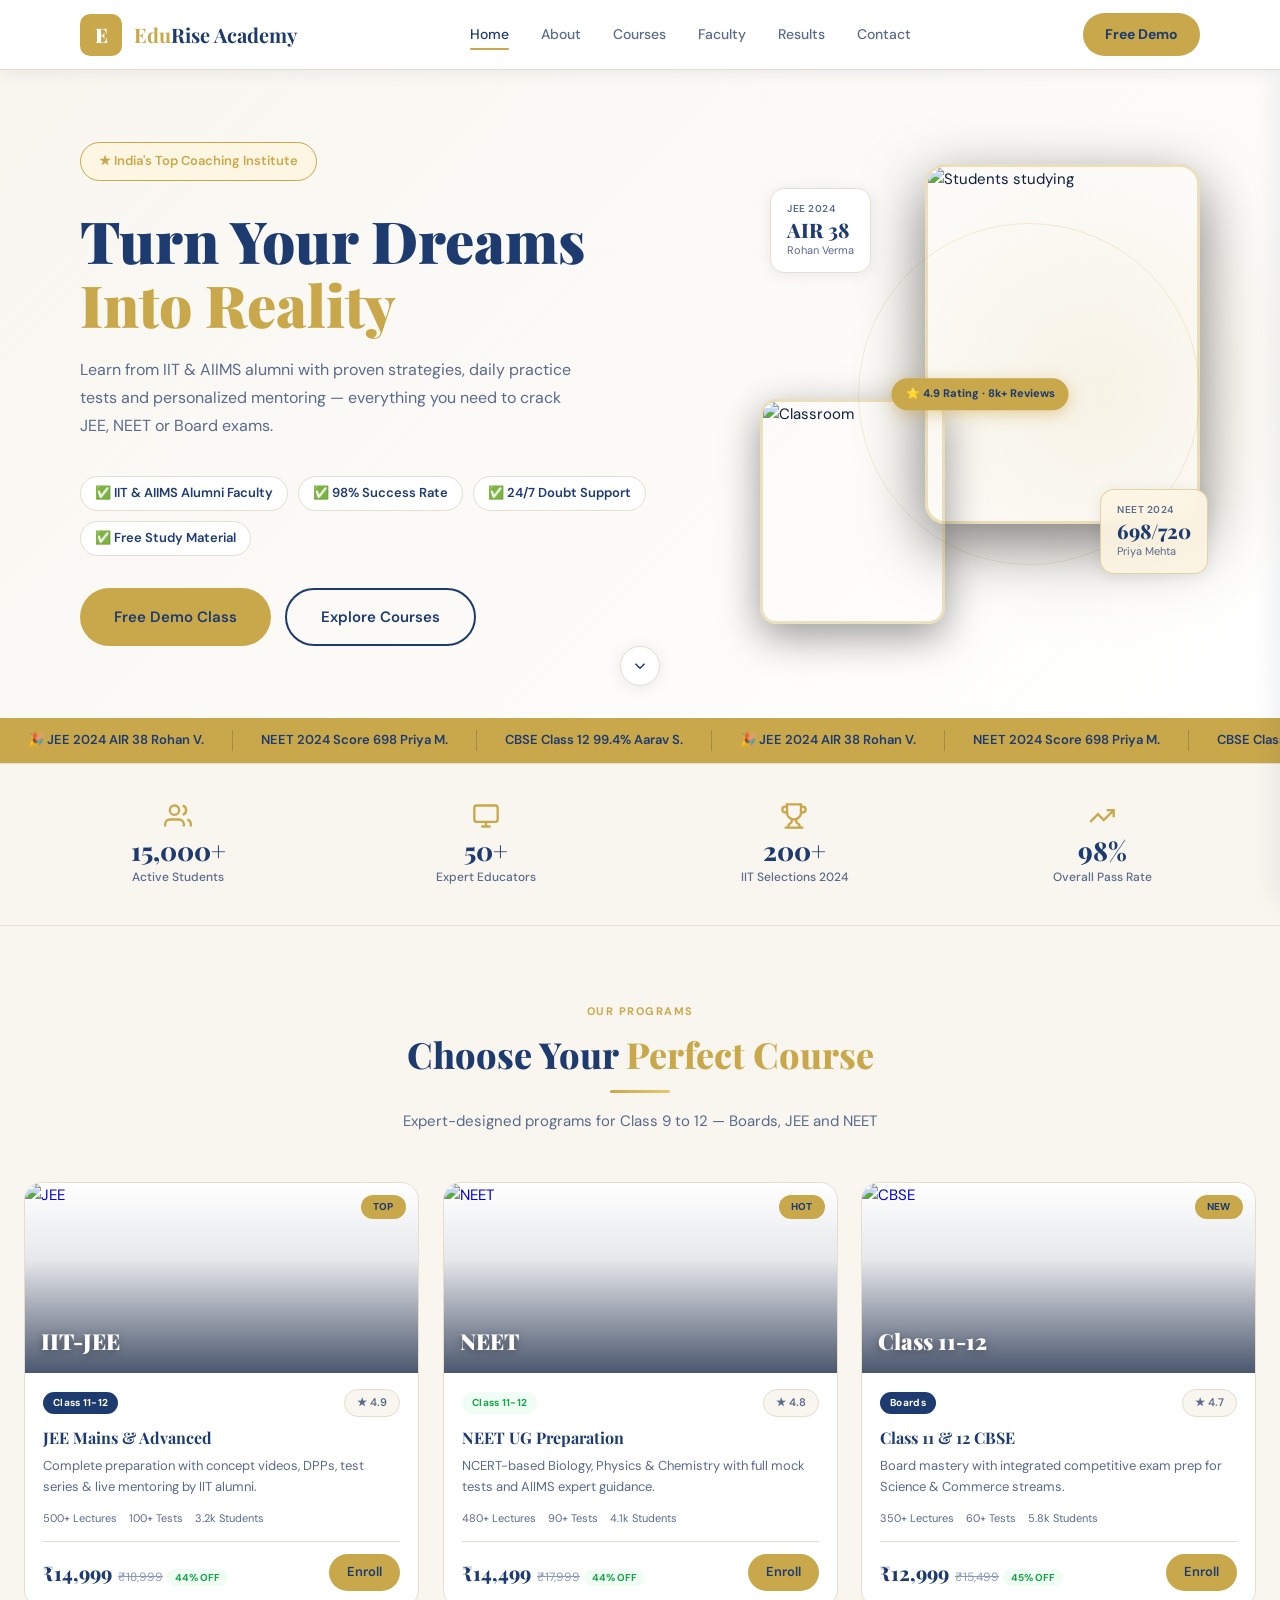
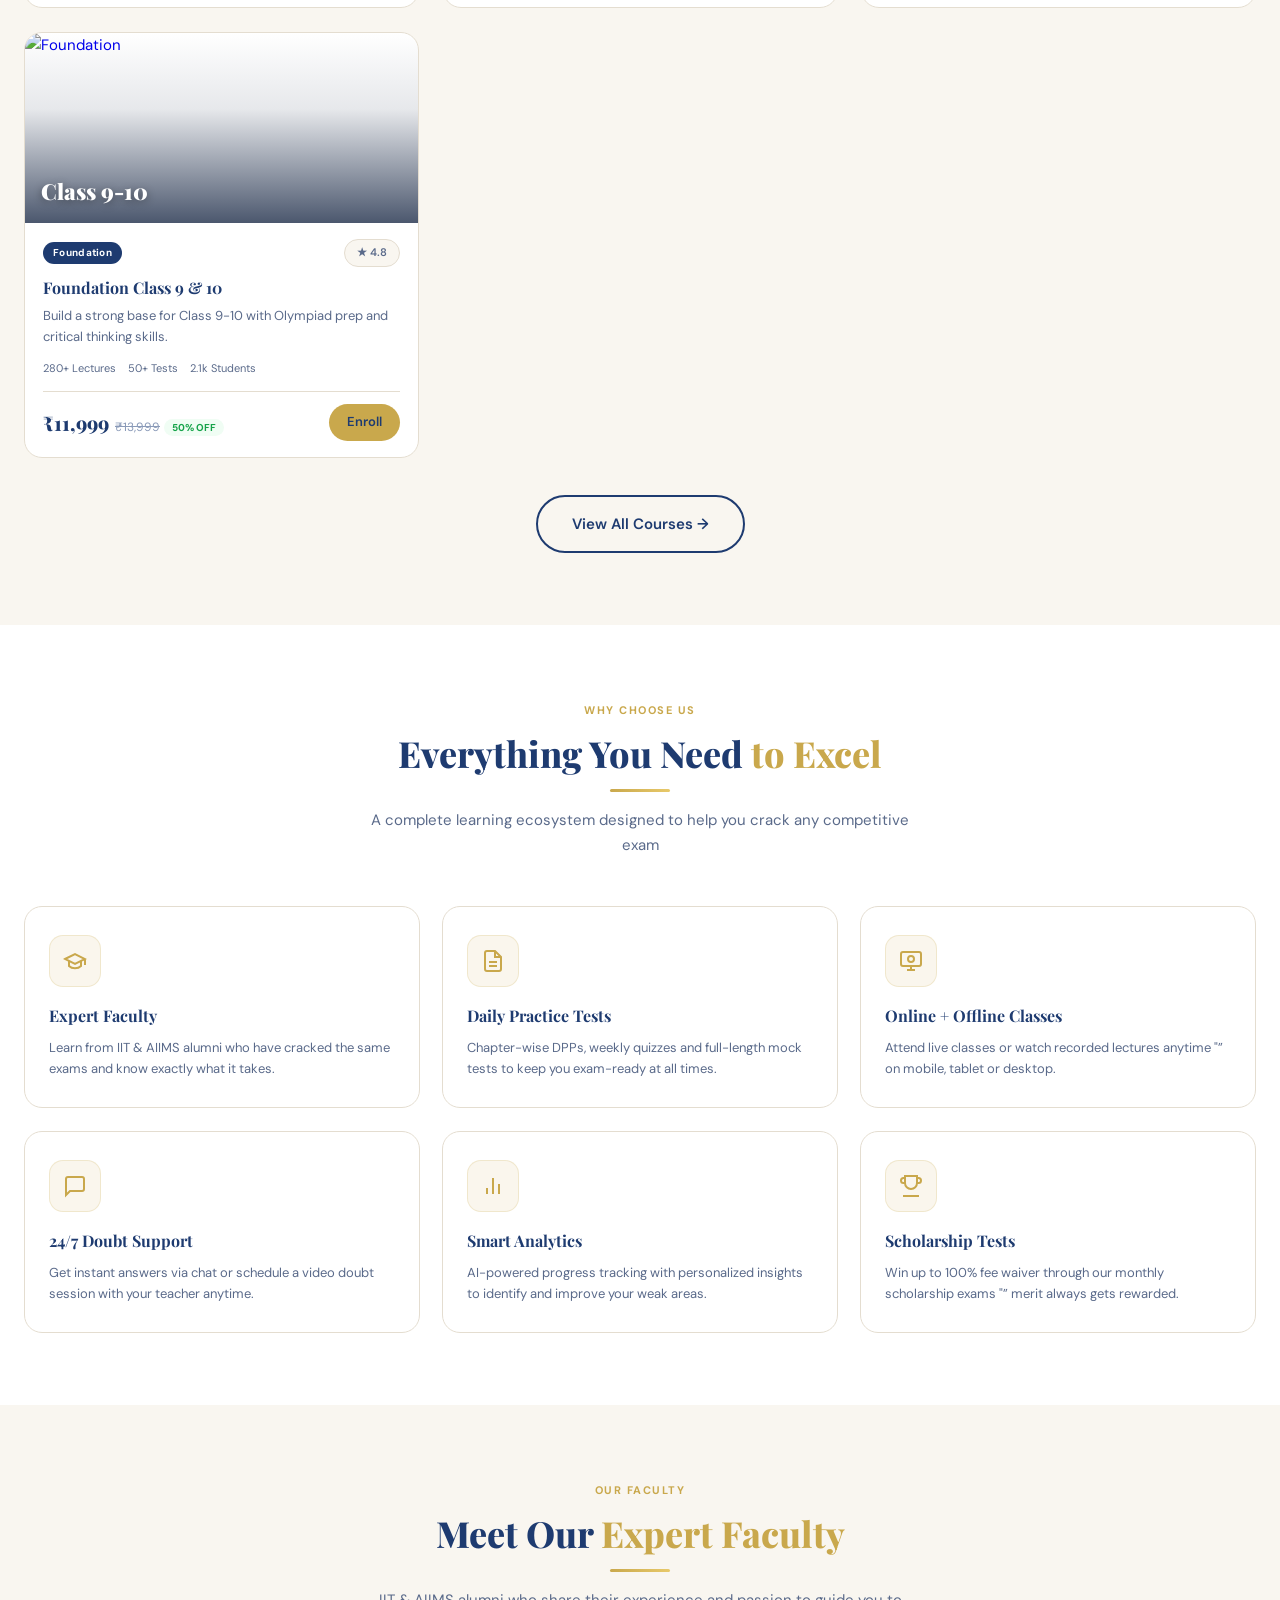
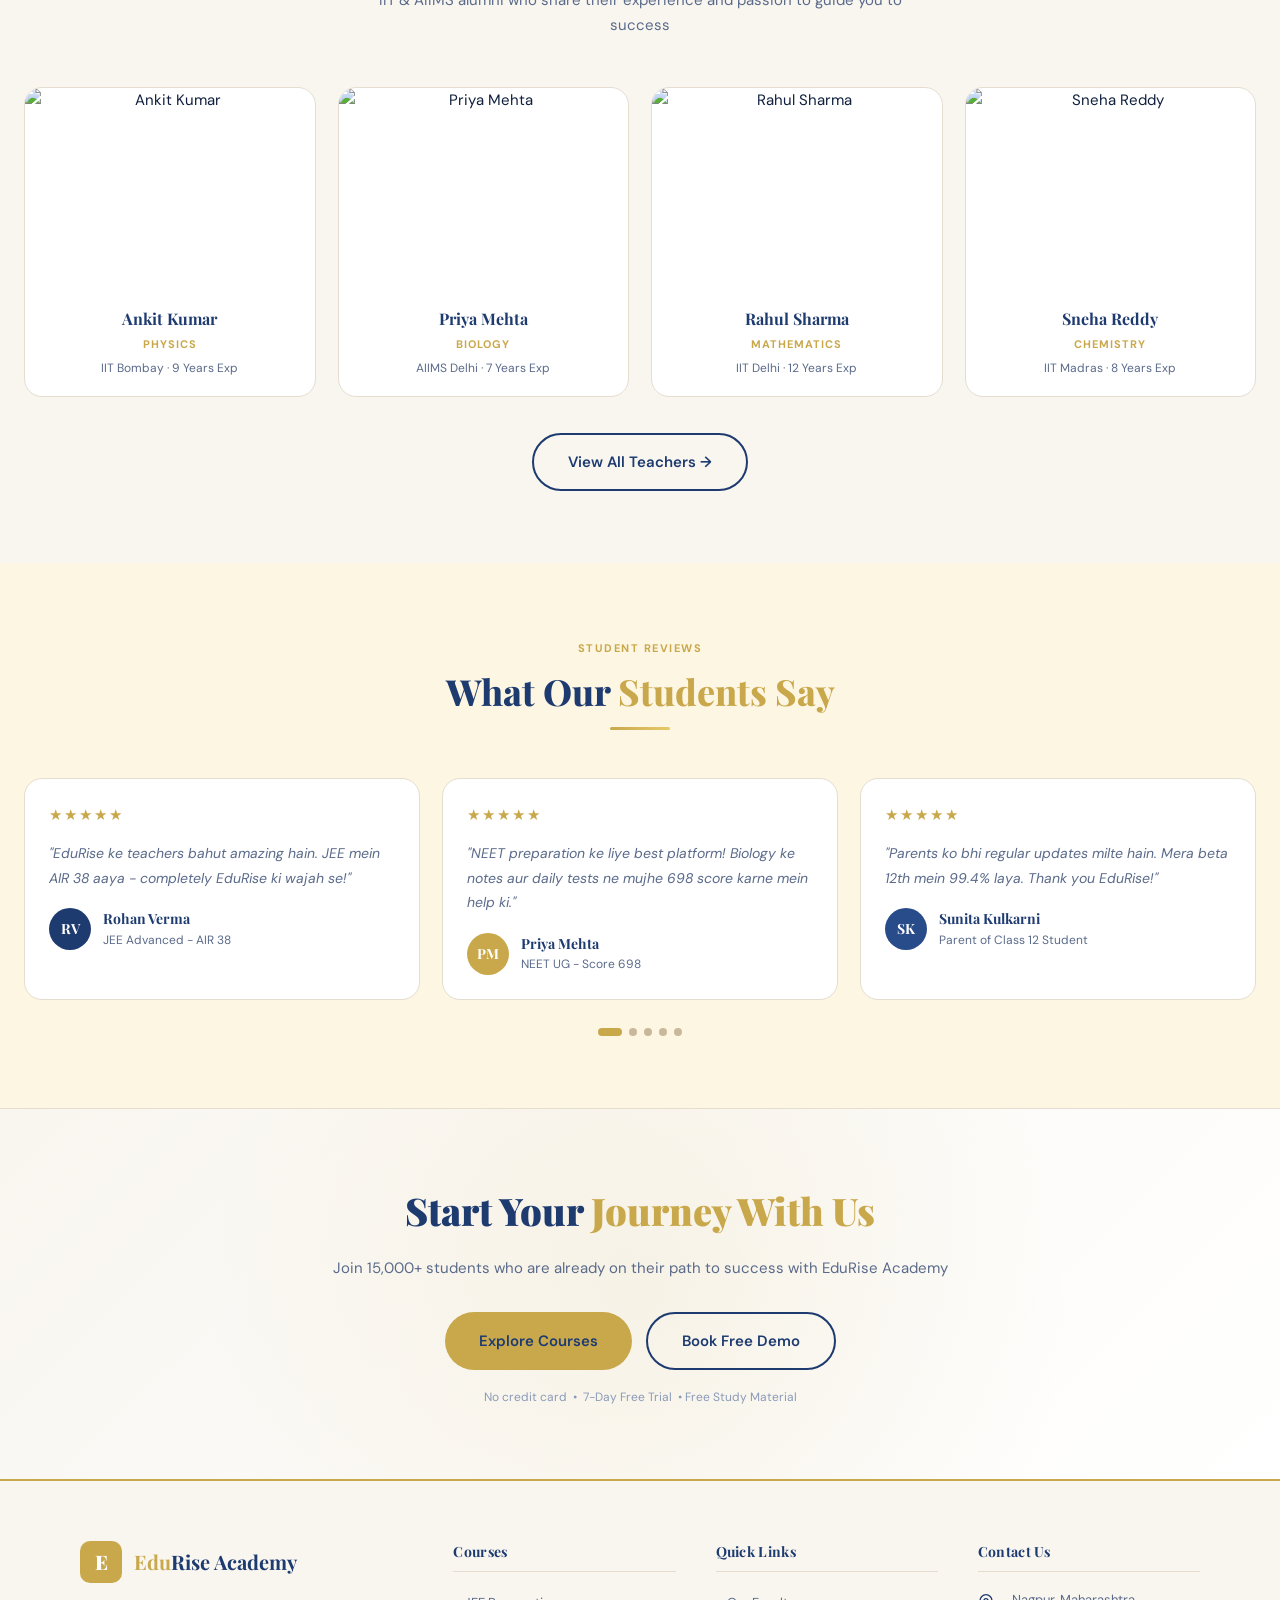
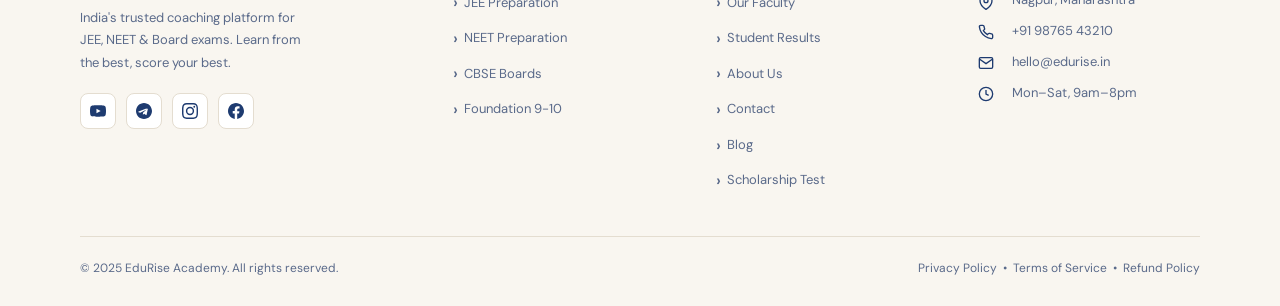
==== commit c1fc7381: "Refactor styles and update content across multiple pages - Adjusted padding in courses.html, results" ====
--- a/index.html
+++ b/index.html
@@ -112,6 +112,12 @@
 .marquee-item{padding:0 28px;color:var(--navy);font-size:13px;font-weight:600;border-right:1px solid rgba(15,31,61,.2)}
 @keyframes marquee{0%{transform:translateX(0)}100%{transform:translateX(-50%)}}
 
+/* HOME PAGE - reduced side padding */
+.hero{padding-left:80px!important;padding-right:80px!important}
+.section{padding-left:24px!important;padding-right:24px!important}
+.stats-bar{padding-left:24px!important;padding-right:24px!important}
+.marquee-wrap,.cta-section{padding-left:0!important;padding-right:0!important}
+
 @media(max-width:900px){
   .hero-right{display:none}
   .courses-grid{grid-template-columns:repeat(2,1fr)}
@@ -135,8 +141,8 @@
   .faculty-grid{grid-template-columns:repeat(2,1fr)}
   .why-grid{grid-template-columns:1fr}
   .testi-track{grid-template-columns:1fr}
-  .stats-bar{grid-template-columns:repeat(2,1fr);padding:14px 20px}
-  .section{padding:44px 20px}
+  
+  .section{padding:44px 16px}
   .cta-section{padding:48px 20px}
   .cta-section h2{font-size:26px}
   .footer-grid{grid-template-columns:1fr;gap:24px}
@@ -351,6 +357,7 @@
   <div style="text-align:center;margin-top:36px">
     <a href="courses.html" class="btn btn-outline-navy btn-lg">View All Courses &rarr;</a>
   </div>
+</section>
 <!-- WHY US -->
 <section class="section section-white">
   <div class="section-header">
@@ -584,26 +591,10 @@
     observe(el);
   });
 
-  // CTA
-  document.querySelectorAll('.cta-section h2,.cta-section p,.cta-actions,.cta-note').forEach(function(el,i){
-    el.classList.add('reveal');
-    el.style.transitionDelay=(i*0.15)+'s';
-    observe(el);
-  });
-
-  // Footer columns
-  document.querySelectorAll('.footer-grid > div').forEach(function(el,i){
-    el.classList.add('reveal');
-    el.style.transitionDelay=(i*0.1)+'s';
-    observe(el);
-  });
+  // CTA - no reveal animation to avoid space issues
+  // Footer columns - no reveal animation to avoid space issues
 })();
 </script>
 </body>
 </html>
 
-
-
-
-
-
--- a/style.css
+++ b/style.css
@@ -1,4 +1,4 @@
-@import url('https://fonts.googleapis.com/css2?family=Playfair+Display:wght@700;800;900&family=DM+Sans:wght@400;500;600;700&display=swap');
+﻿@import url('https://fonts.googleapis.com/css2?family=Playfair+Display:wght@700;800;900&family=DM+Sans:wght@400;500;600;700&display=swap');
 
 *{box-sizing:border-box;margin:0;padding:0}
 :root{
@@ -12,7 +12,7 @@
   --shadow-lg:0 8px 32px rgba(15,31,61,.14);
   --nav-h:70px;
 }
-body{font-family:'DM Sans',sans-serif;background:var(--white);color:var(--text);font-size:15px;line-height:1.6;min-height:100vh}
+body{font-family:'DM Sans',sans-serif;background:var(--white);color:var(--text);font-size:15px;line-height:1.6}
 
 /* ── NAVBAR ── */
 nav{height:var(--nav-h);display:flex;align-items:center;justify-content:space-between;padding:0 80px;background:var(--white);position:sticky;top:0;z-index:999;border-bottom:1px solid var(--border);box-shadow:var(--shadow)}
@@ -67,7 +67,7 @@
 .section-header p{color:var(--text-muted);font-size:15px;max-width:540px;margin:0 auto;line-height:1.7}
 
 /* ── STATS BAR ── */
-.stats-bar{display:grid;grid-template-columns:repeat(4,1fr);background:var(--off-white);padding:0;border-top:1px solid var(--border);border-bottom:1px solid var(--border)}
+.stats-bar{display:grid;grid-template-columns:repeat(4,1fr);background:var(--off-white);padding:16px 80px;border-top:1px solid var(--border);border-bottom:1px solid var(--border)}
 .stat-item{text-align:center;padding:22px 16px}
 .stat-icon{width:28px;height:28px;color:var(--gold);margin:0 auto 8px;display:block}
 .stat-num{font-family:'Playfair Display',serif;font-size:26px;font-weight:800;color:var(--navy);line-height:1}
@@ -78,15 +78,15 @@
 .card:hover{box-shadow:var(--shadow-lg);transform:translateY(-4px)}
 
 /* ── FOOTER ── */
-footer{background:var(--off-white);color:var(--text-muted);padding:56px 80px 24px;border-top:1px solid var(--border)}
-.footer-grid{display:grid;grid-template-columns:repeat(4,1fr);gap:40px;margin-bottom:40px}
-.footer-brand p{font-size:13px;line-height:1.75;margin-top:12px;color:var(--text-muted);max-width:240px}
-.footer-col h4{font-family:'Playfair Display',serif;font-size:14px;font-weight:700;color:var(--navy);margin-bottom:16px;letter-spacing:.3px}
-.footer-col a{display:flex;align-items:center;color:var(--text-muted);text-decoration:none;font-size:13px;margin-bottom:9px;transition:color .2s}
-.footer-col a:not(.footer-contact-link)::before{content:'›';font-size:16px;margin-right:6px;font-weight:600;margin-bottom:2px}
+footer{background:var(--off-white);color:var(--text-muted);padding:60px 80px 28px;border-top:2px solid var(--gold)}
+.footer-grid{display:grid;grid-template-columns:1.5fr 1fr 1fr 1fr;gap:40px;margin-bottom:32px}
+.footer-brand p{font-size:13px;line-height:1.75;margin-top:12px;color:var(--text-muted);max-width:260px;padding-right:20px}
+.footer-col h4{font-family:'Playfair Display',serif;font-size:14px;font-weight:700;color:var(--navy);margin-bottom:18px;letter-spacing:.3px;padding-bottom:8px;border-bottom:1px solid var(--border)}
+.footer-col a{display:flex;align-items:center;color:var(--text-muted);text-decoration:none;font-size:13px;margin-bottom:10px;transition:color .2s}
+.footer-col a:not(.footer-contact-link)::before{content:'›';font-size:16px;margin-right:6px;font-weight:600}
 .footer-col a:hover{color:var(--navy)}
 .footer-col a:hover:not(.footer-contact-link)::before{color:var(--navy)}
-.footer-bottom{border-top:1px solid var(--border);padding-top:22px;display:flex;align-items:center;justify-content:space-between}
+.footer-bottom{border-top:1px solid var(--border);padding-top:22px;padding-bottom:0;display:flex;align-items:center;justify-content:space-between}
 .footer-bottom p{font-size:12px;color:var(--text-muted)}
 .social-links{display:flex;gap:10px;margin-top:18px}
 .social-link{width:36px;height:36px;border-radius:8px;background:var(--white);border:1px solid var(--border);display:flex;align-items:center;justify-content:center;color:var(--navy);text-decoration:none;transition:all .2s}
@@ -205,3 +205,5 @@
 .stagger.visible > *:nth-child(4){opacity:1;transform:none;transition-delay:.35s}
 .stagger.visible > *:nth-child(5){opacity:1;transform:none;transition-delay:.45s}
 .stagger.visible > *:nth-child(6){opacity:1;transform:none;transition-delay:.55s}
+
+
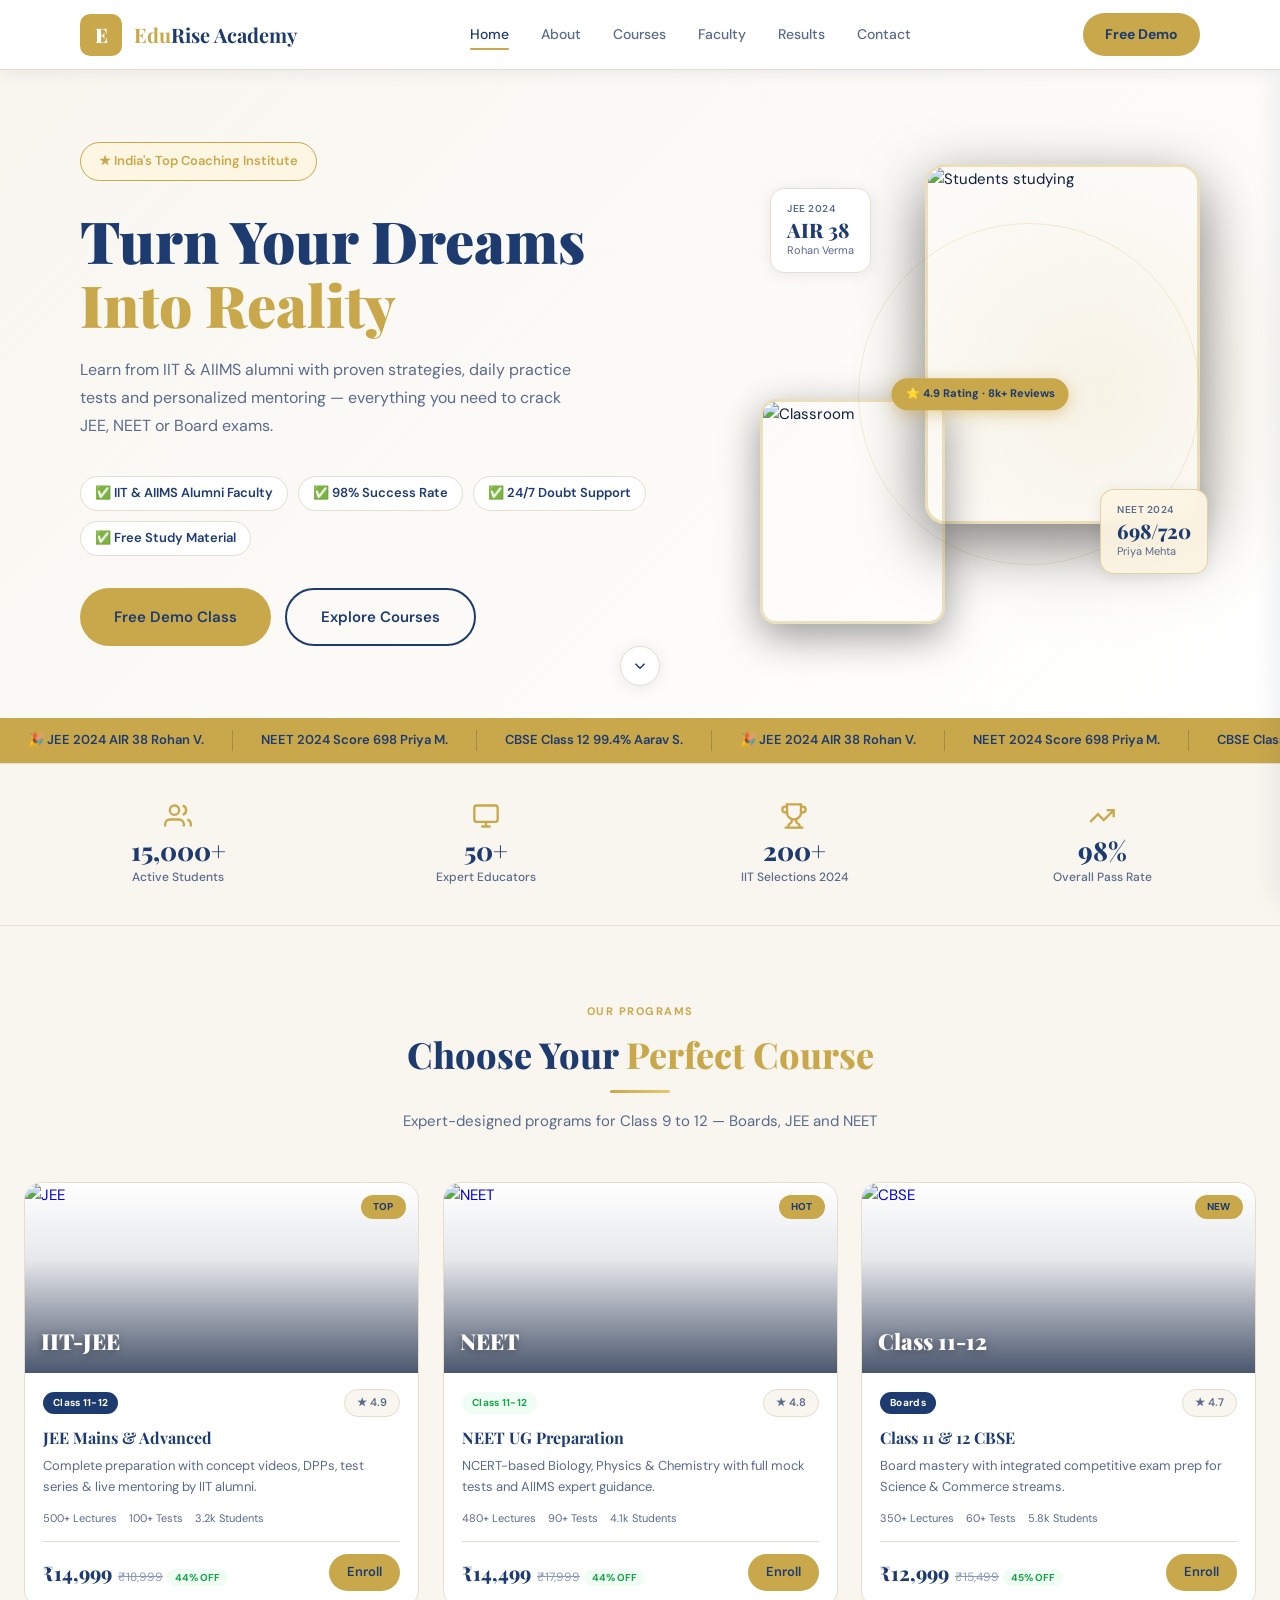
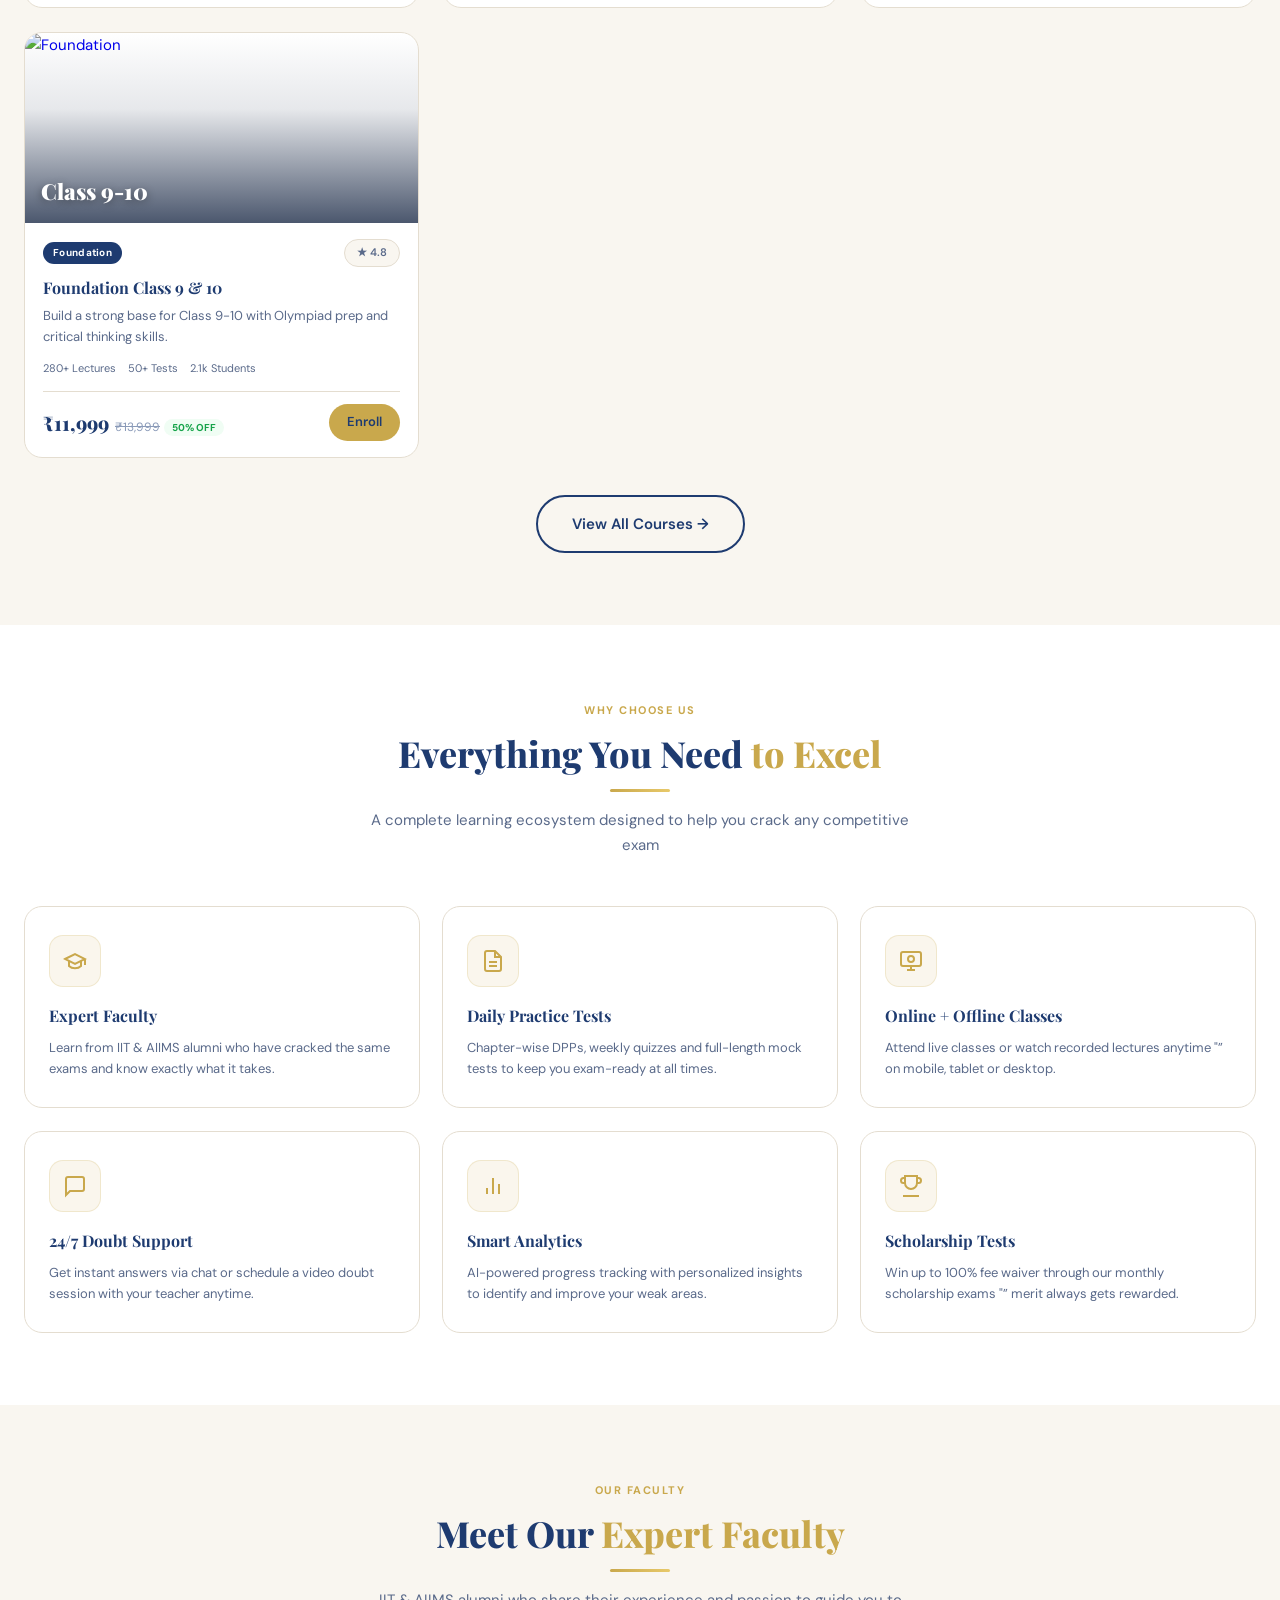
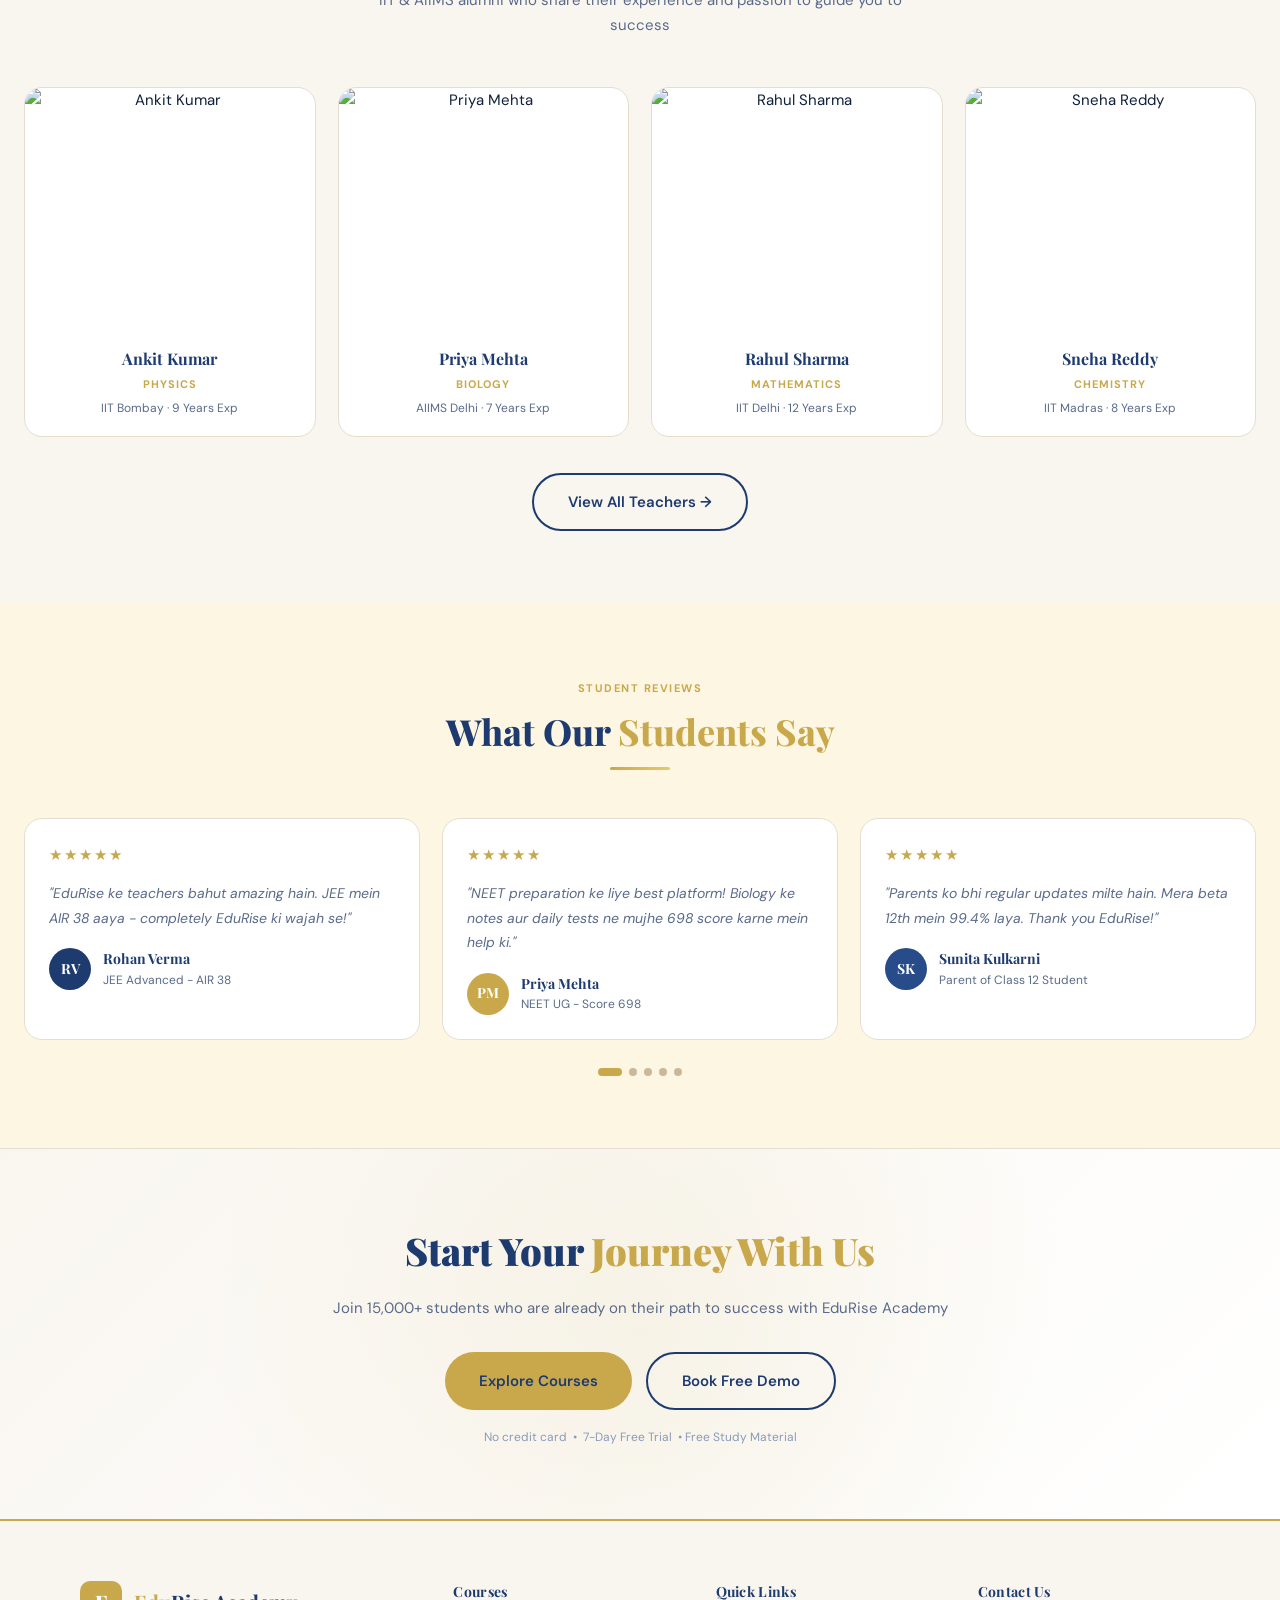
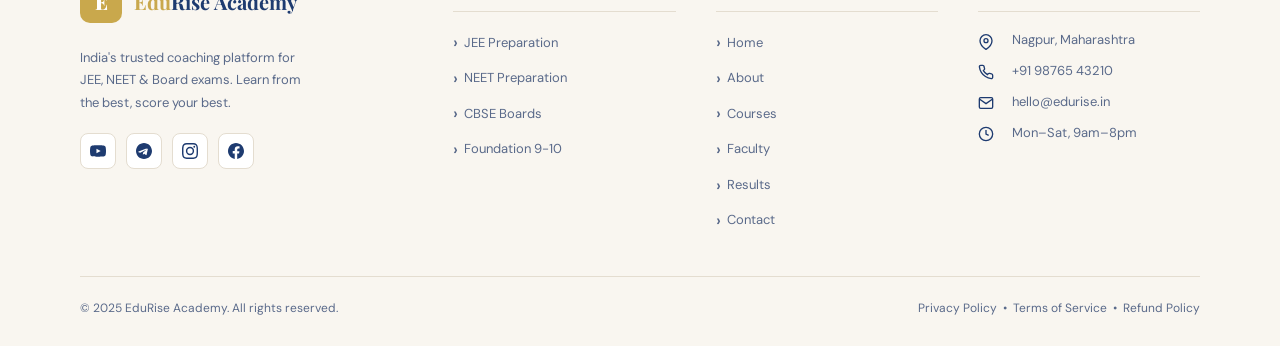
==== commit 663bc6f7: "Enhance layout and styles across multiple pages; update images, content, and navigation links for im" ====
--- a/index.html
+++ b/index.html
@@ -66,7 +66,7 @@
 .faculty-grid{display:grid;grid-template-columns:repeat(4,1fr);gap:22px}
 .faculty-card{background:var(--white);border:1px solid var(--border);border-radius:var(--radius-lg);overflow:hidden;text-align:center;transition:all .25s;cursor:pointer}
 .faculty-card:hover{box-shadow:var(--shadow-lg);transform:translateY(-4px);border-color:var(--gold)}
-.faculty-photo{height:200px;overflow:hidden;position:relative}
+.faculty-photo{height:240px;overflow:hidden;position:relative}
 .faculty-photo img{width:100%;height:100%;object-fit:cover;object-position:center top;display:block;transition:transform .4s}
 .faculty-card:hover .faculty-photo img{transform:scale(1.05)}
 .faculty-body{padding:18px 16px}
@@ -139,6 +139,8 @@
   .scroll-btn{display:none}
   .courses-grid{grid-template-columns:1fr}
   .faculty-grid{grid-template-columns:repeat(2,1fr)}
+  .faculty-photo{height:240px}
+  .faculty-photo img{object-position:center center}
   .why-grid{grid-template-columns:1fr}
   .testi-track{grid-template-columns:1fr}
   
@@ -154,6 +156,7 @@
   .hero-stats{gap:14px}
   .h-stat-divider{display:none}
   .faculty-grid{grid-template-columns:1fr}
+  .faculty-photo{height:280px}
   .stats-bar{grid-template-columns:repeat(2,1fr)}
 }
 
@@ -492,12 +495,12 @@
     </div>
     <div class="footer-col">
       <h4>Quick Links</h4>
-      <a href="teachers.html">Our Faculty</a>
-      <a href="results.html">Student Results</a>
-      <a href="about.html">About Us</a>
+      <a href="index.html">Home</a>
+      <a href="about.html">About</a>
+      <a href="courses.html">Courses</a>
+      <a href="teachers.html">Faculty</a>
+      <a href="results.html">Results</a>
       <a href="contact.html">Contact</a>
-      <a href="#">Blog</a>
-      <a href="#">Scholarship Test</a>
     </div>
     <div class="footer-col">
       <h4>Contact Us</h4>
@@ -591,8 +594,11 @@
     observe(el);
   });
 
-  // CTA - no reveal animation to avoid space issues
-  // Footer columns - no reveal animation to avoid space issues
+  document.querySelectorAll('.value-card,.team-card,.award-card,.testi-card,.result-card,.teacher-card').forEach(function(el,i){
+    el.classList.add('reveal');
+    el.style.transitionDelay=(i*0.08)+'s';
+    observe(el);
+  });
 })();
 </script>
 </body>
